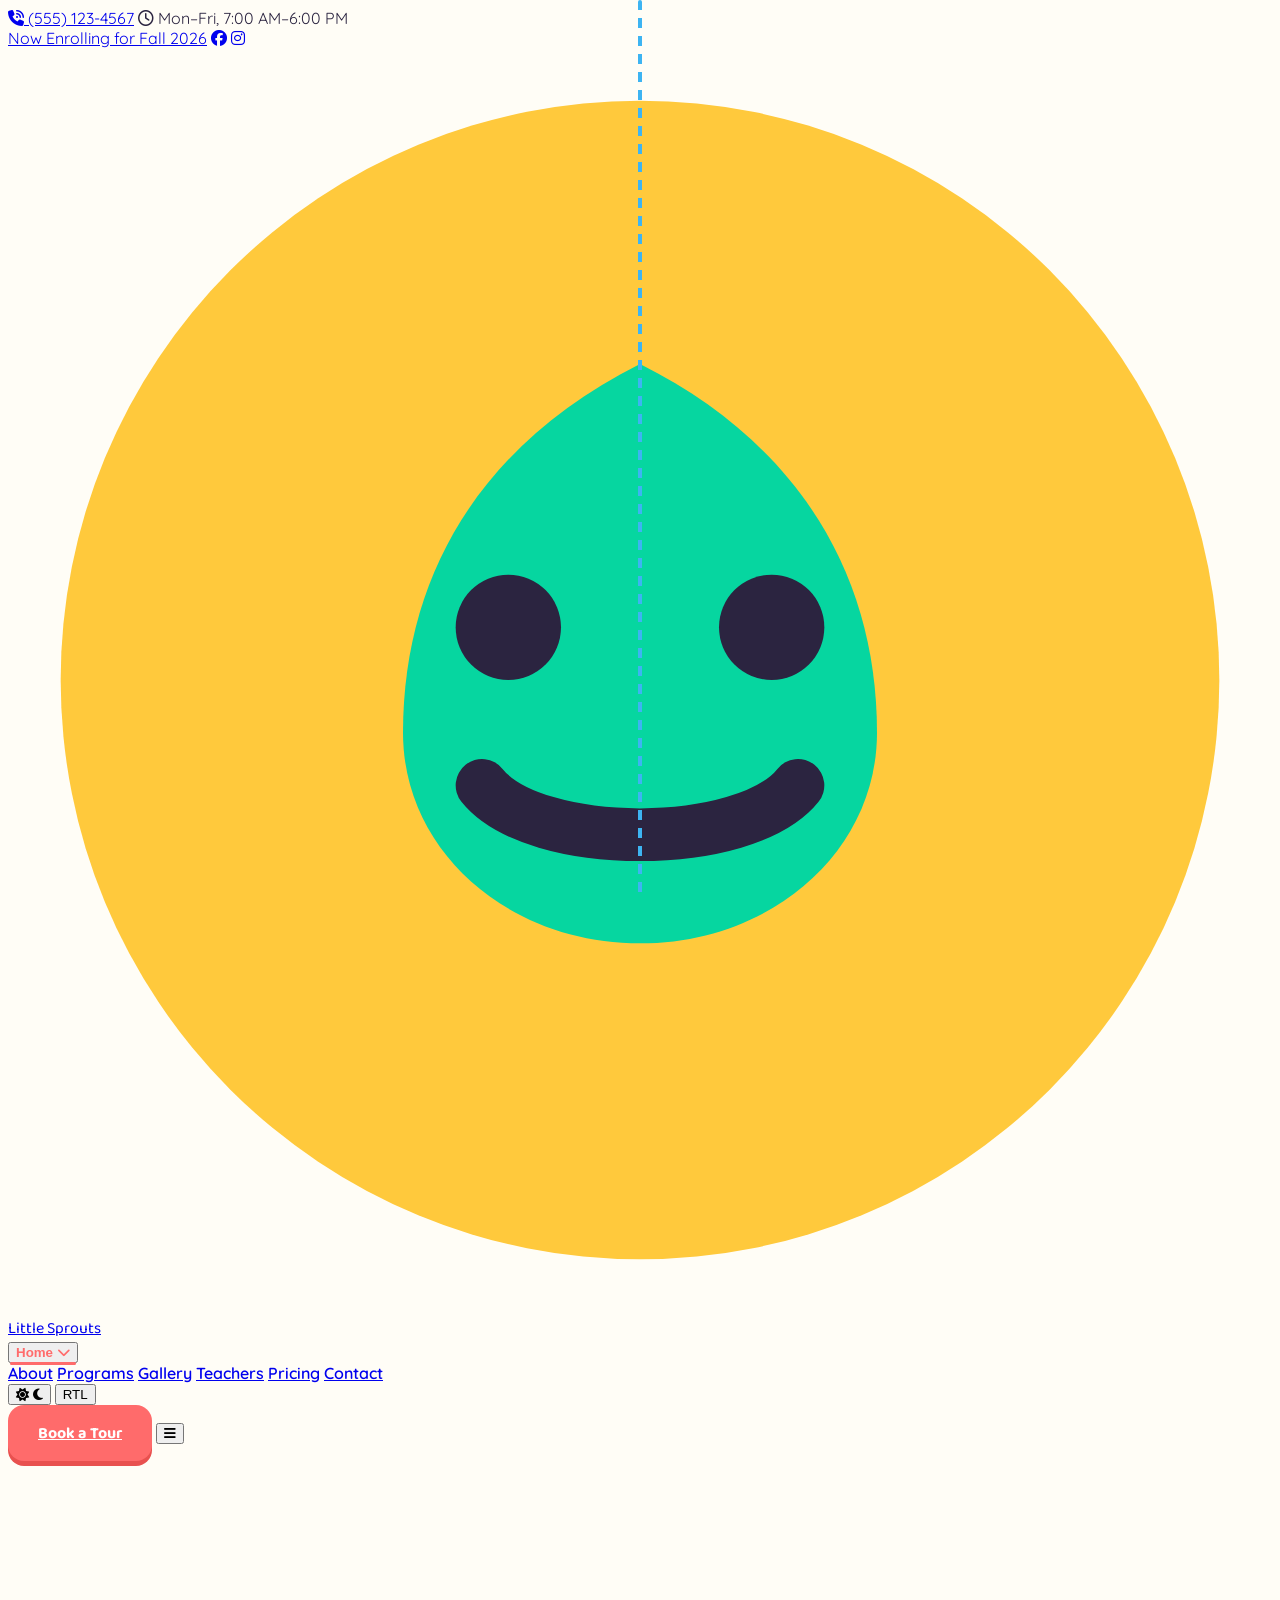
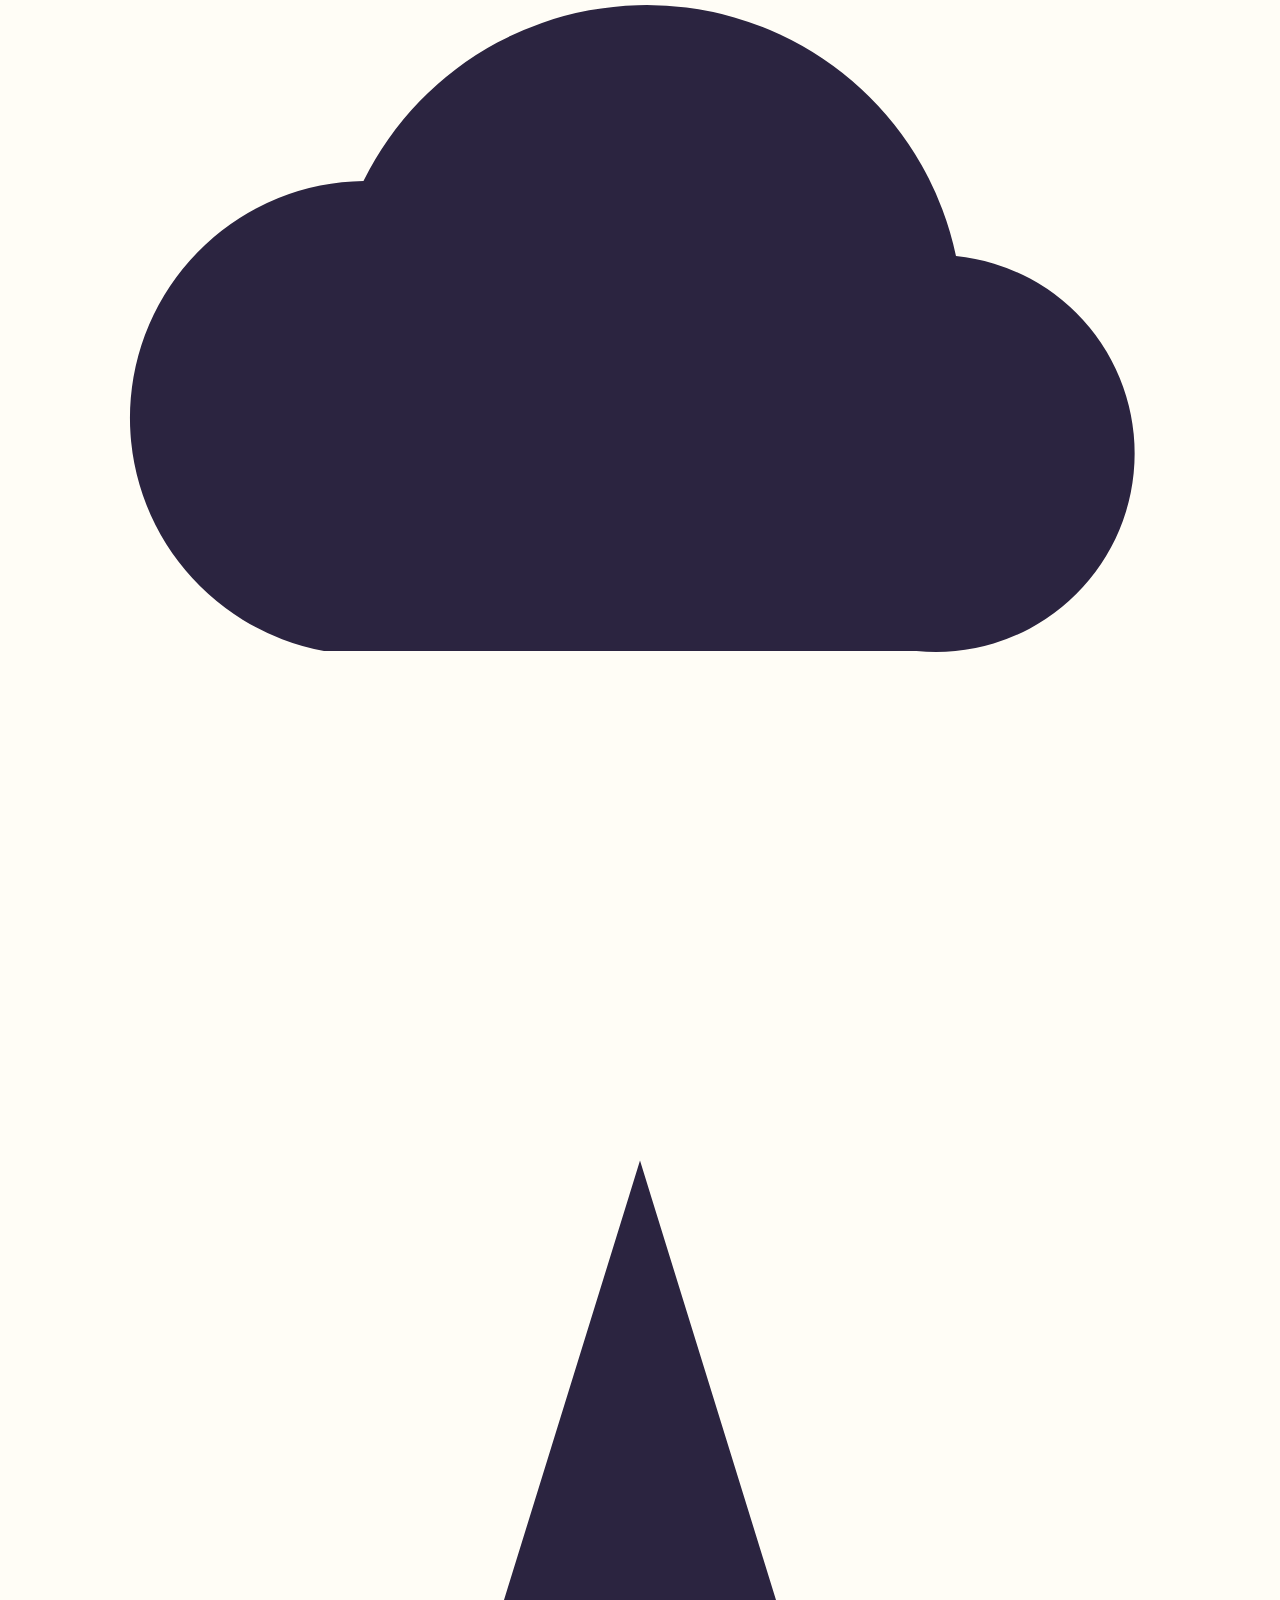
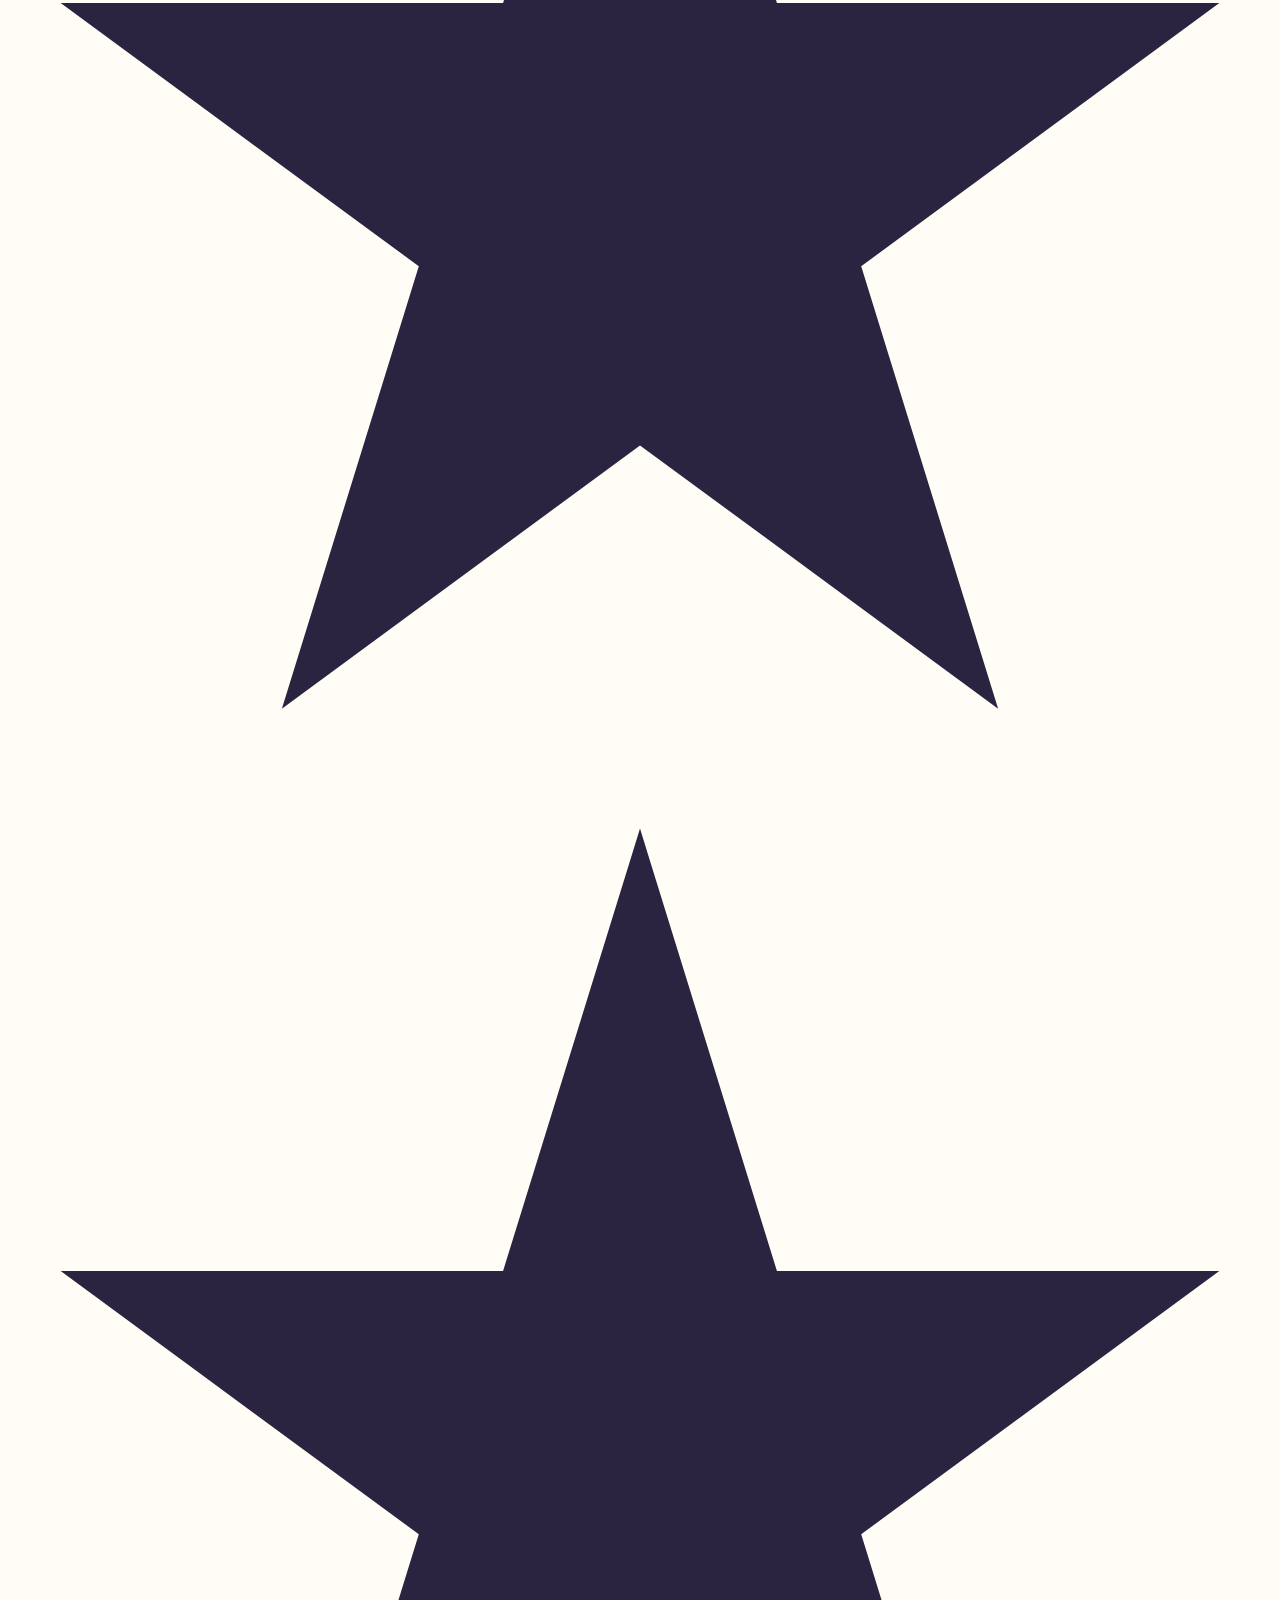
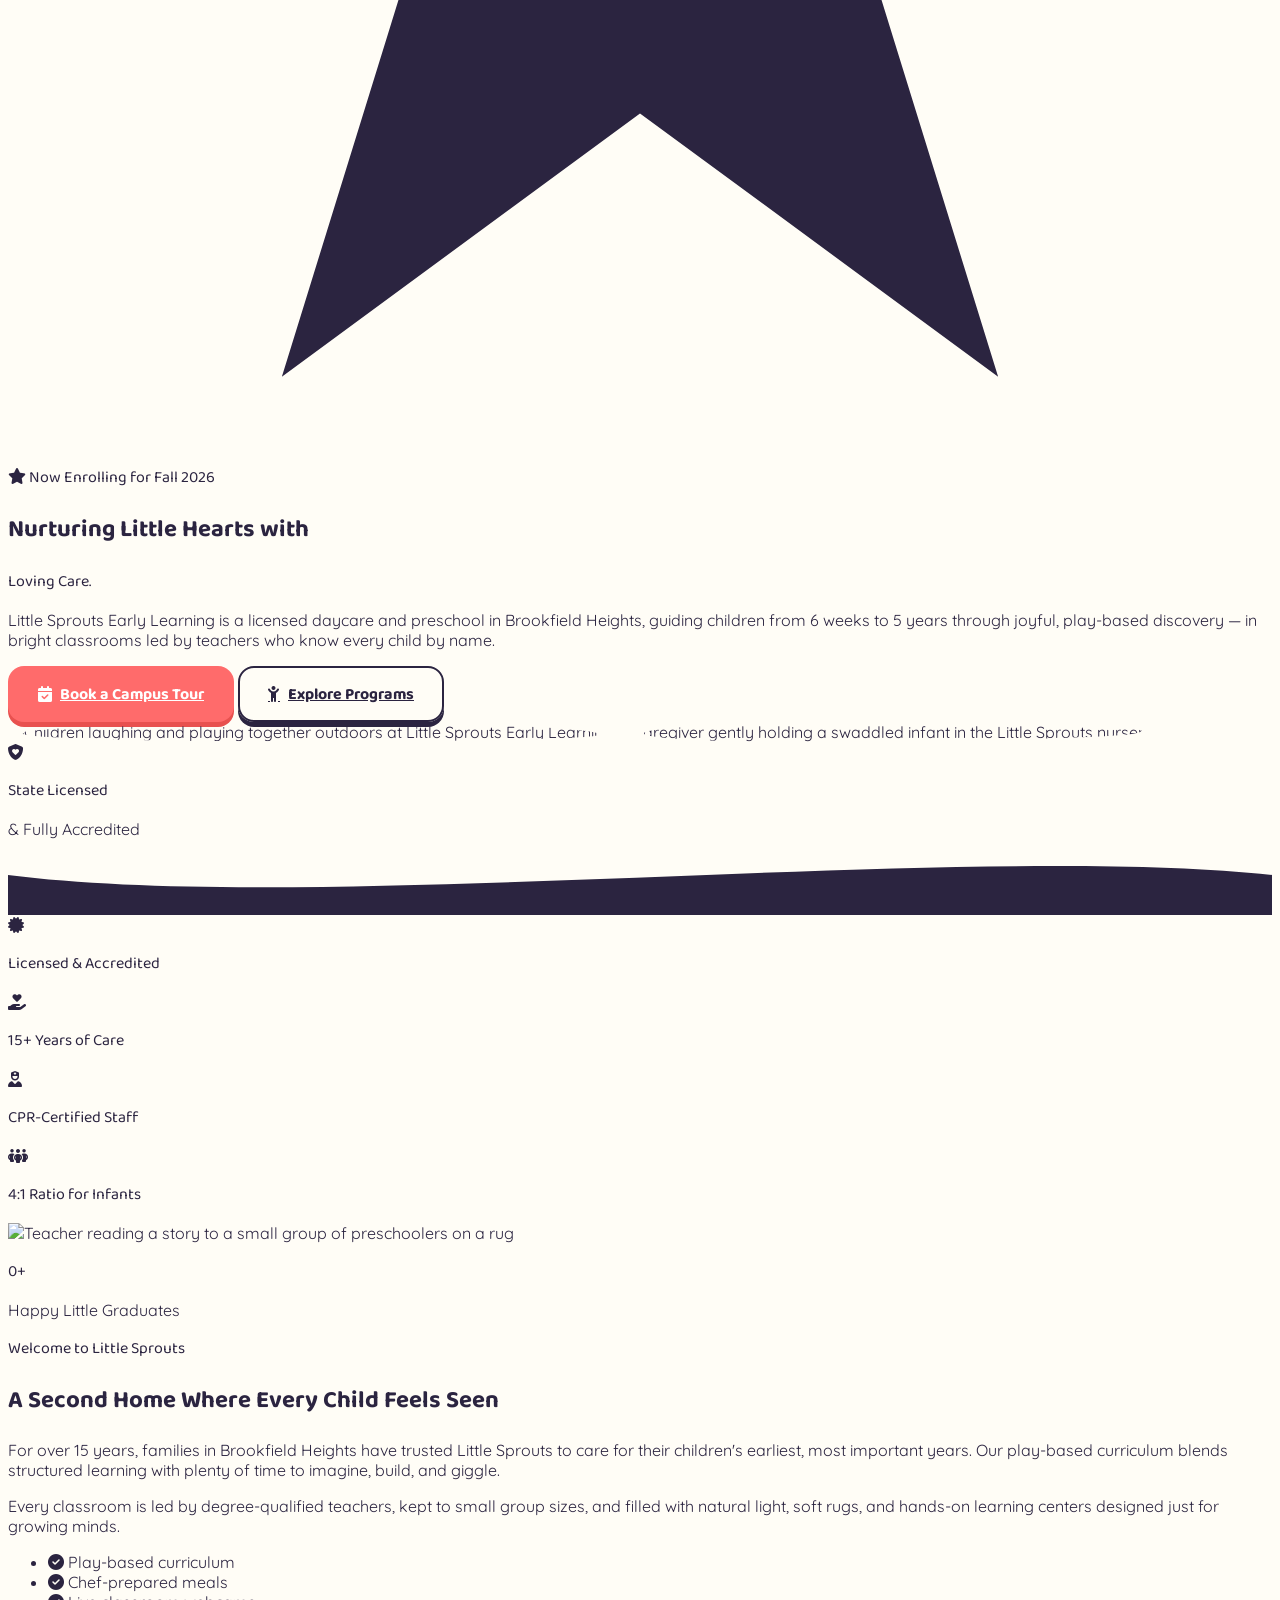
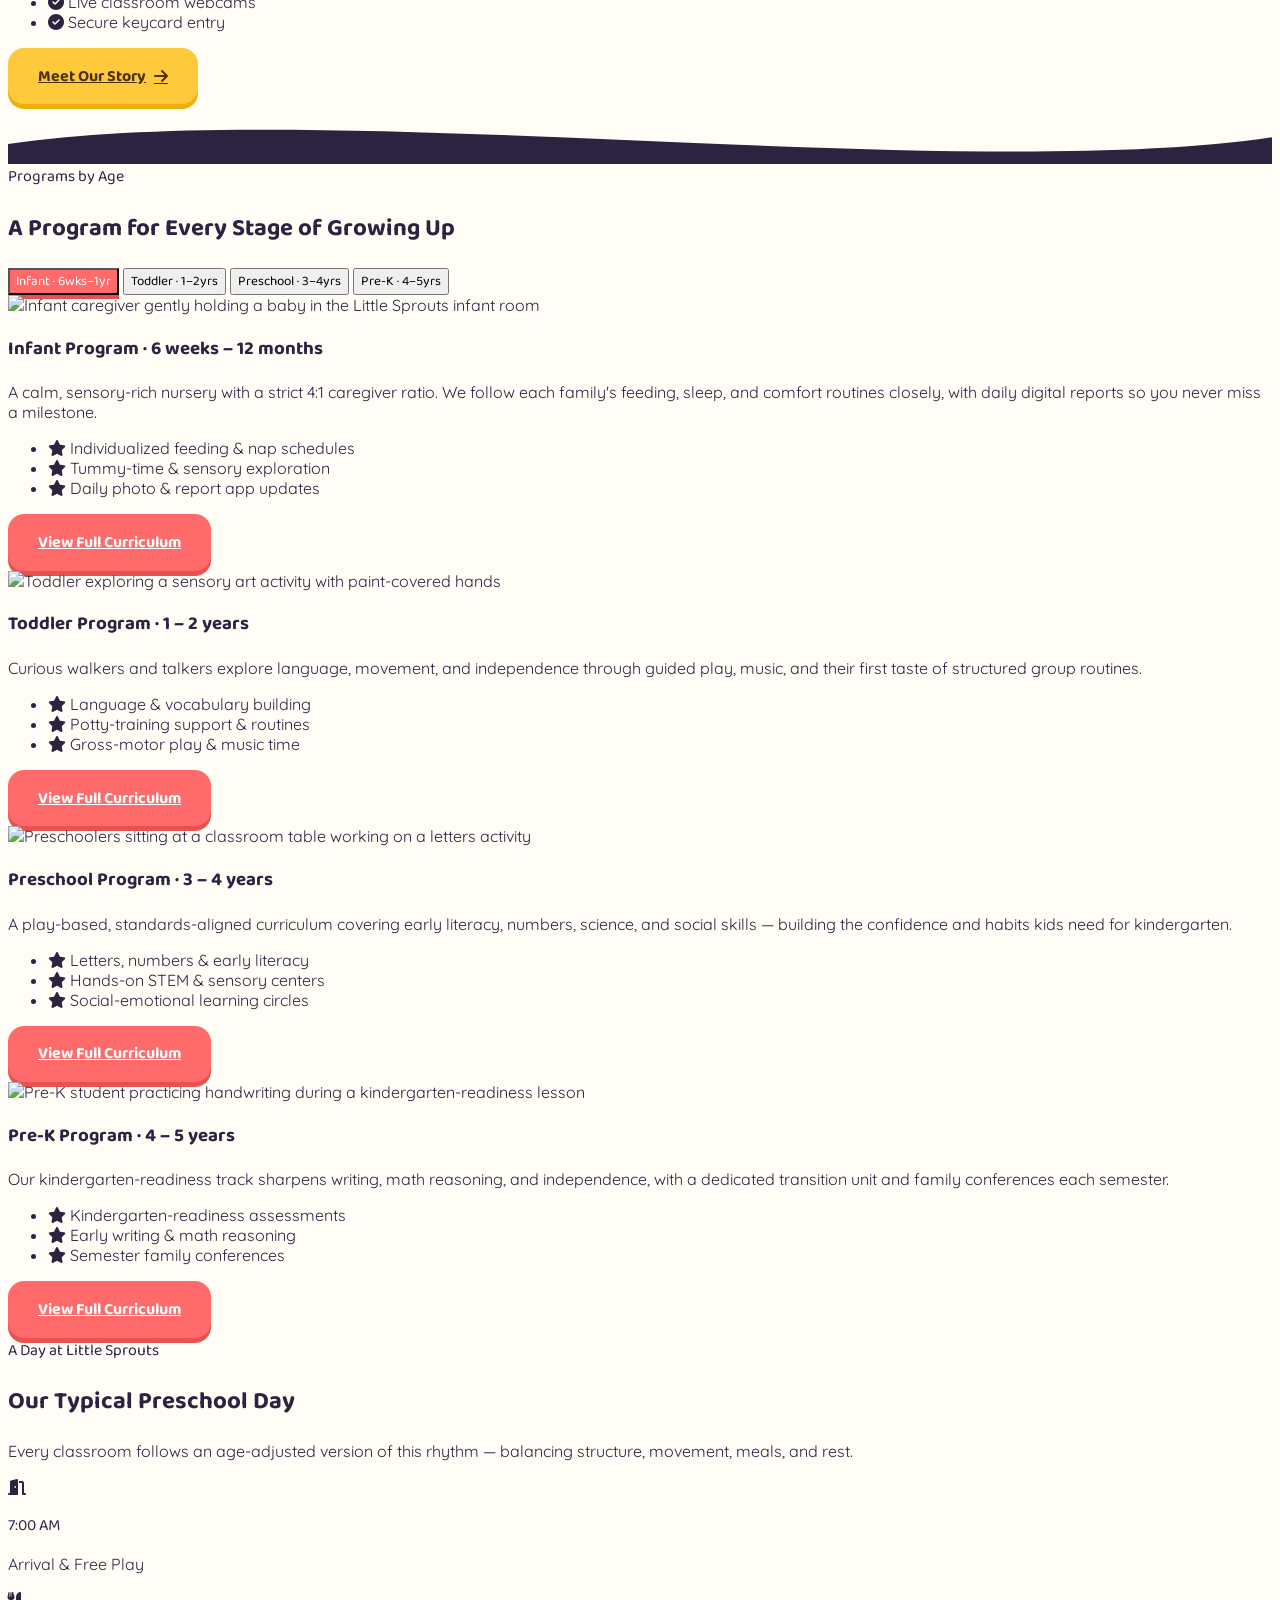
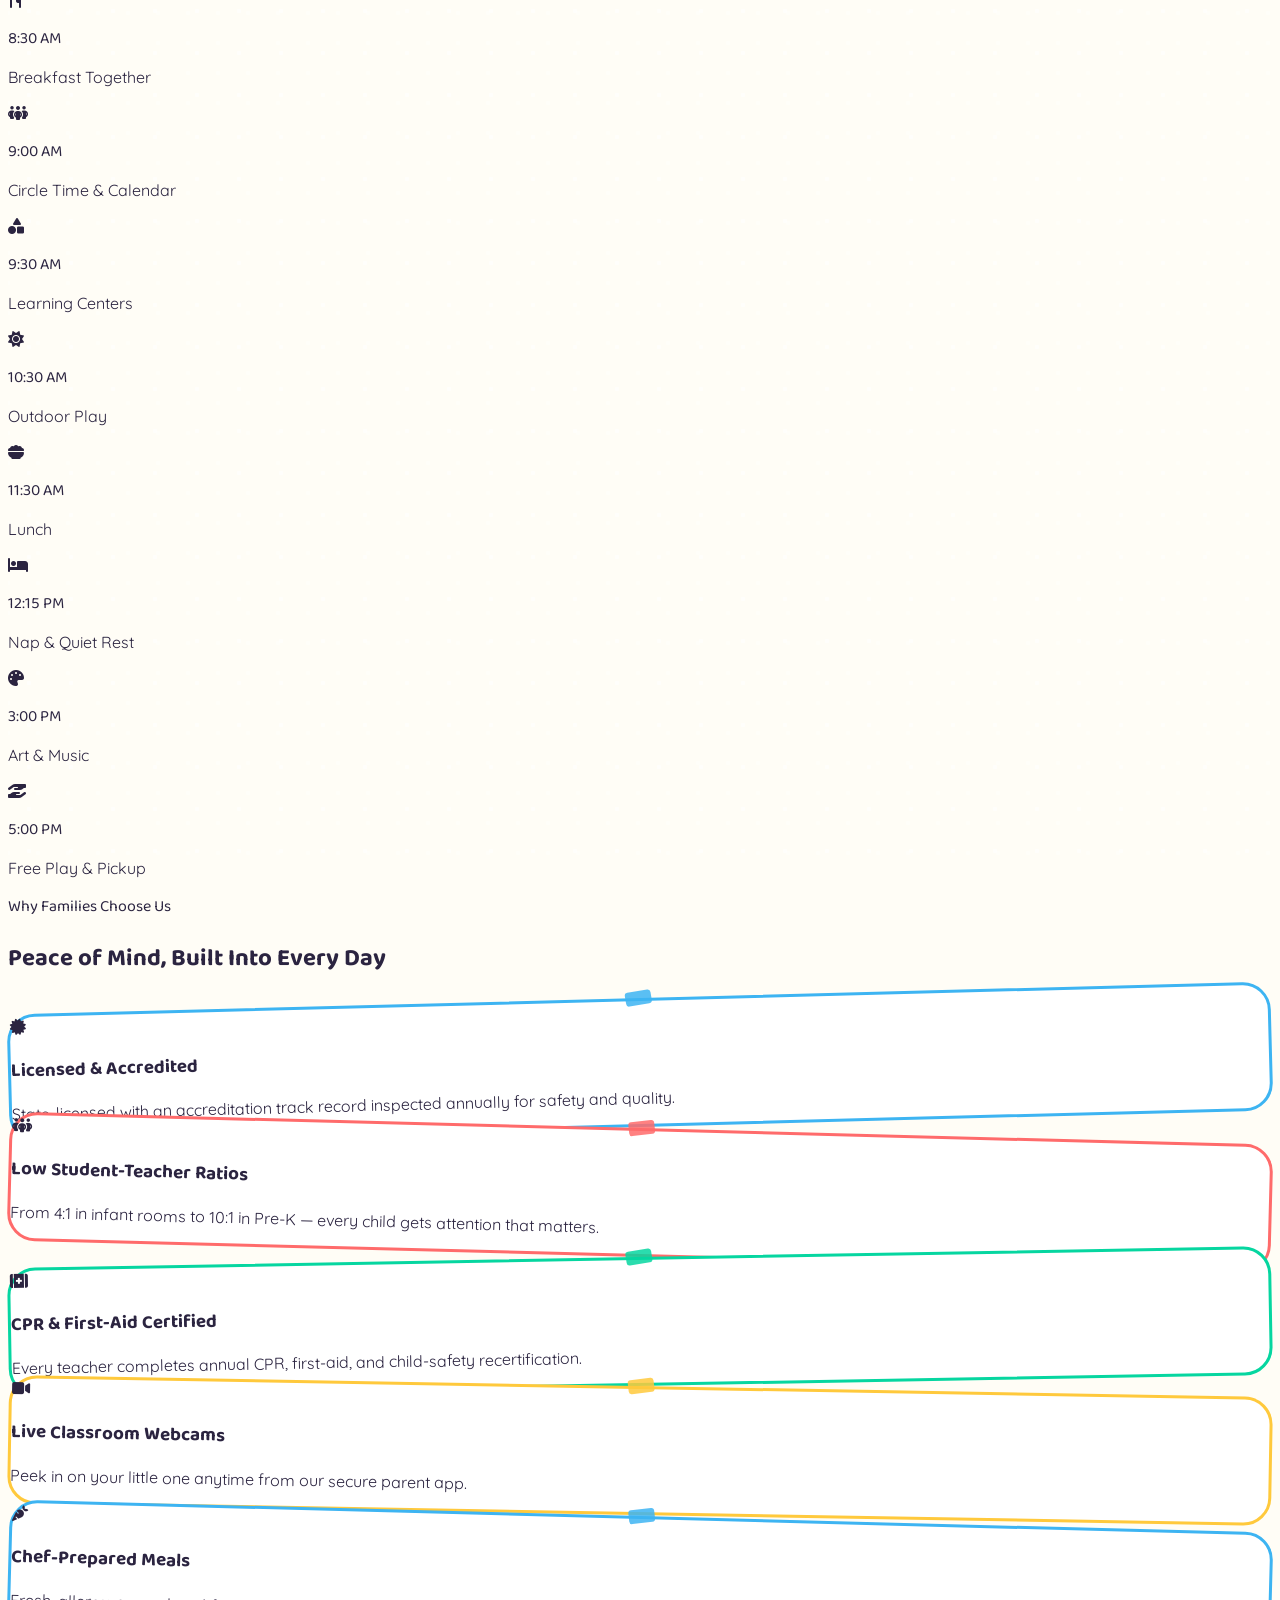
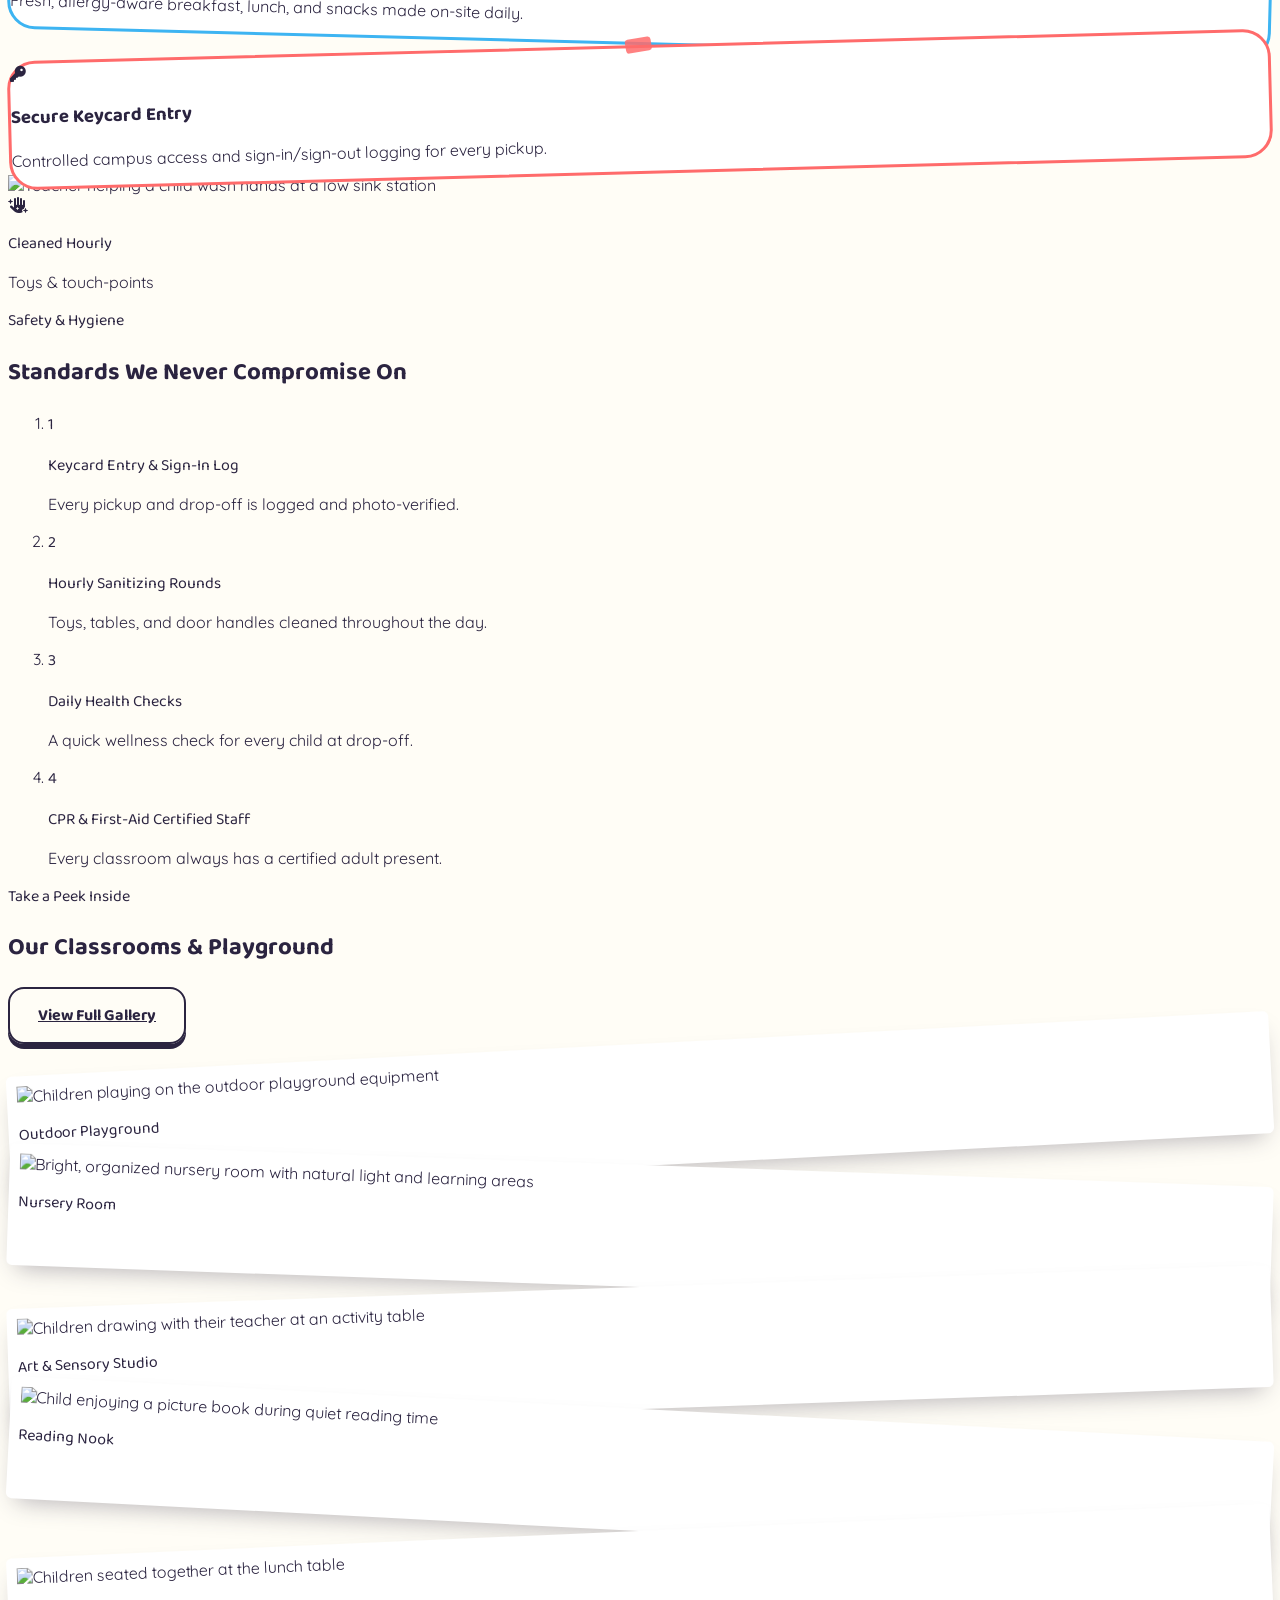
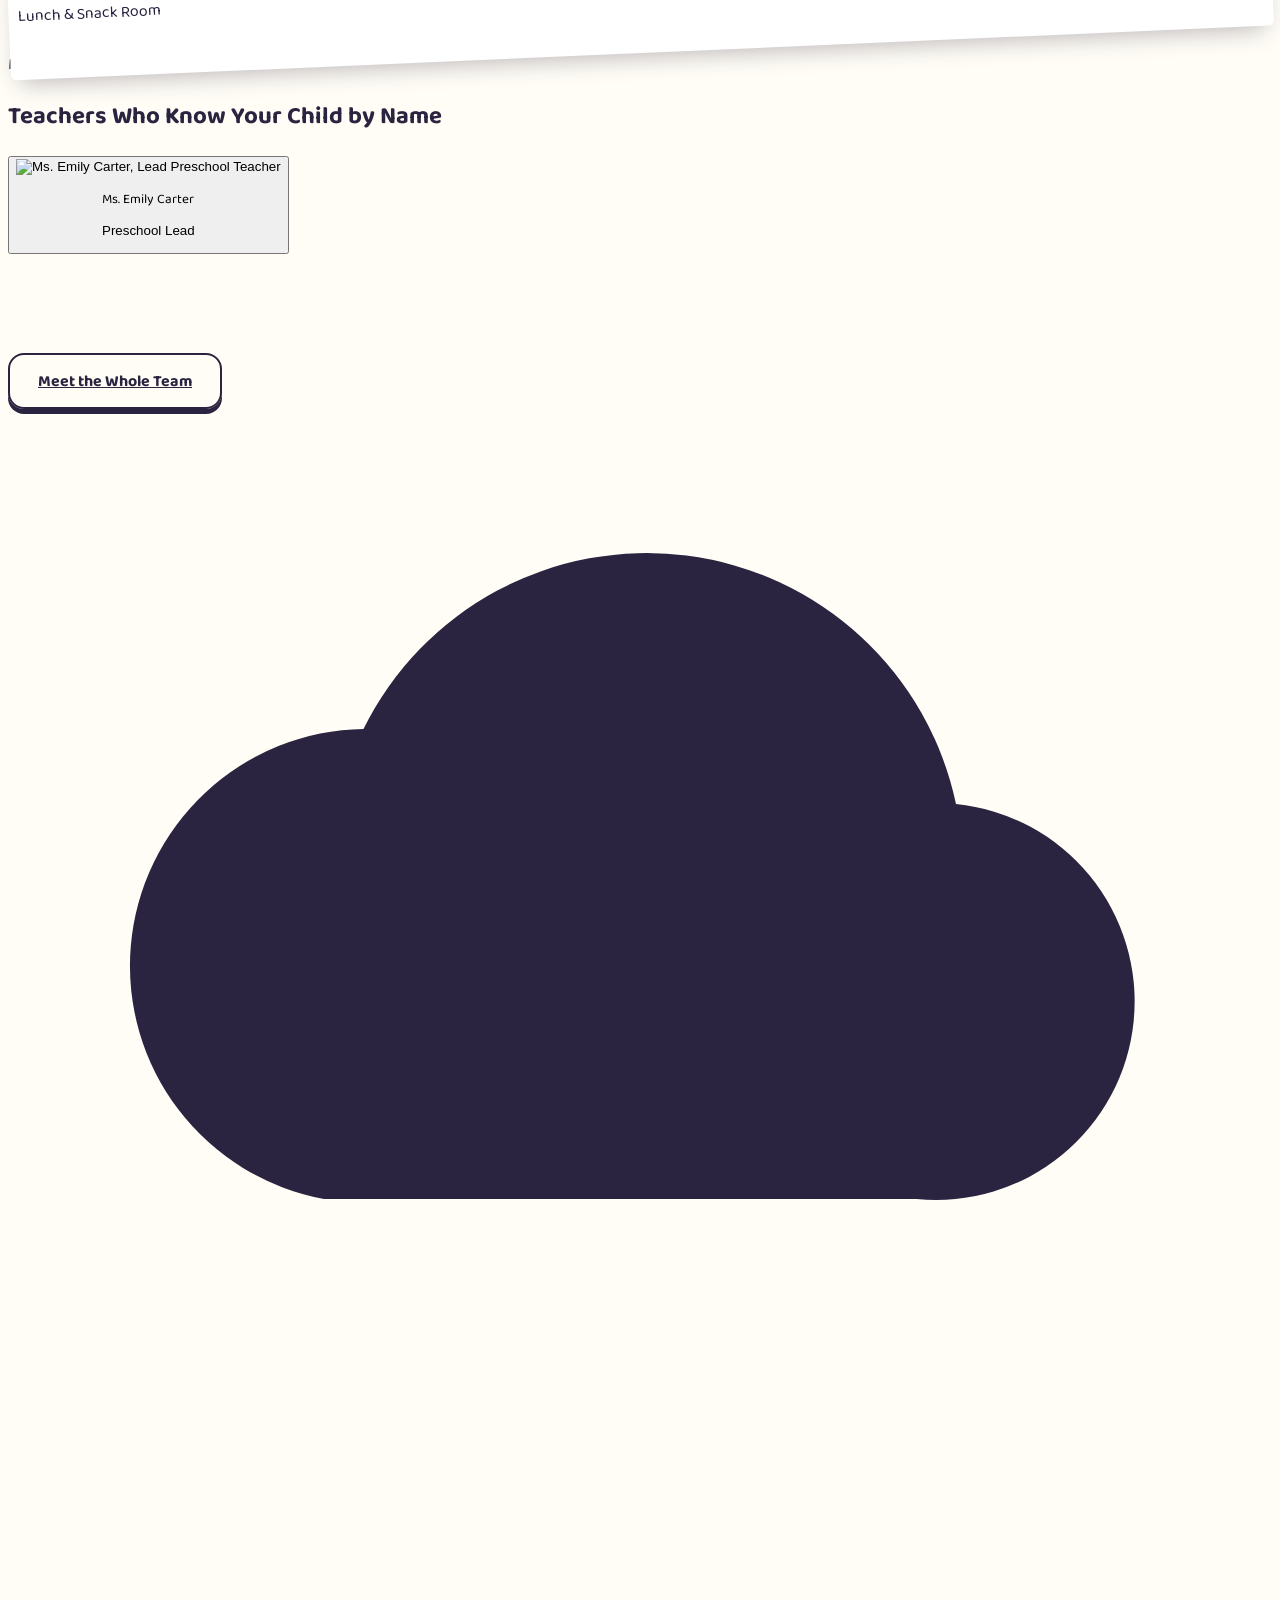
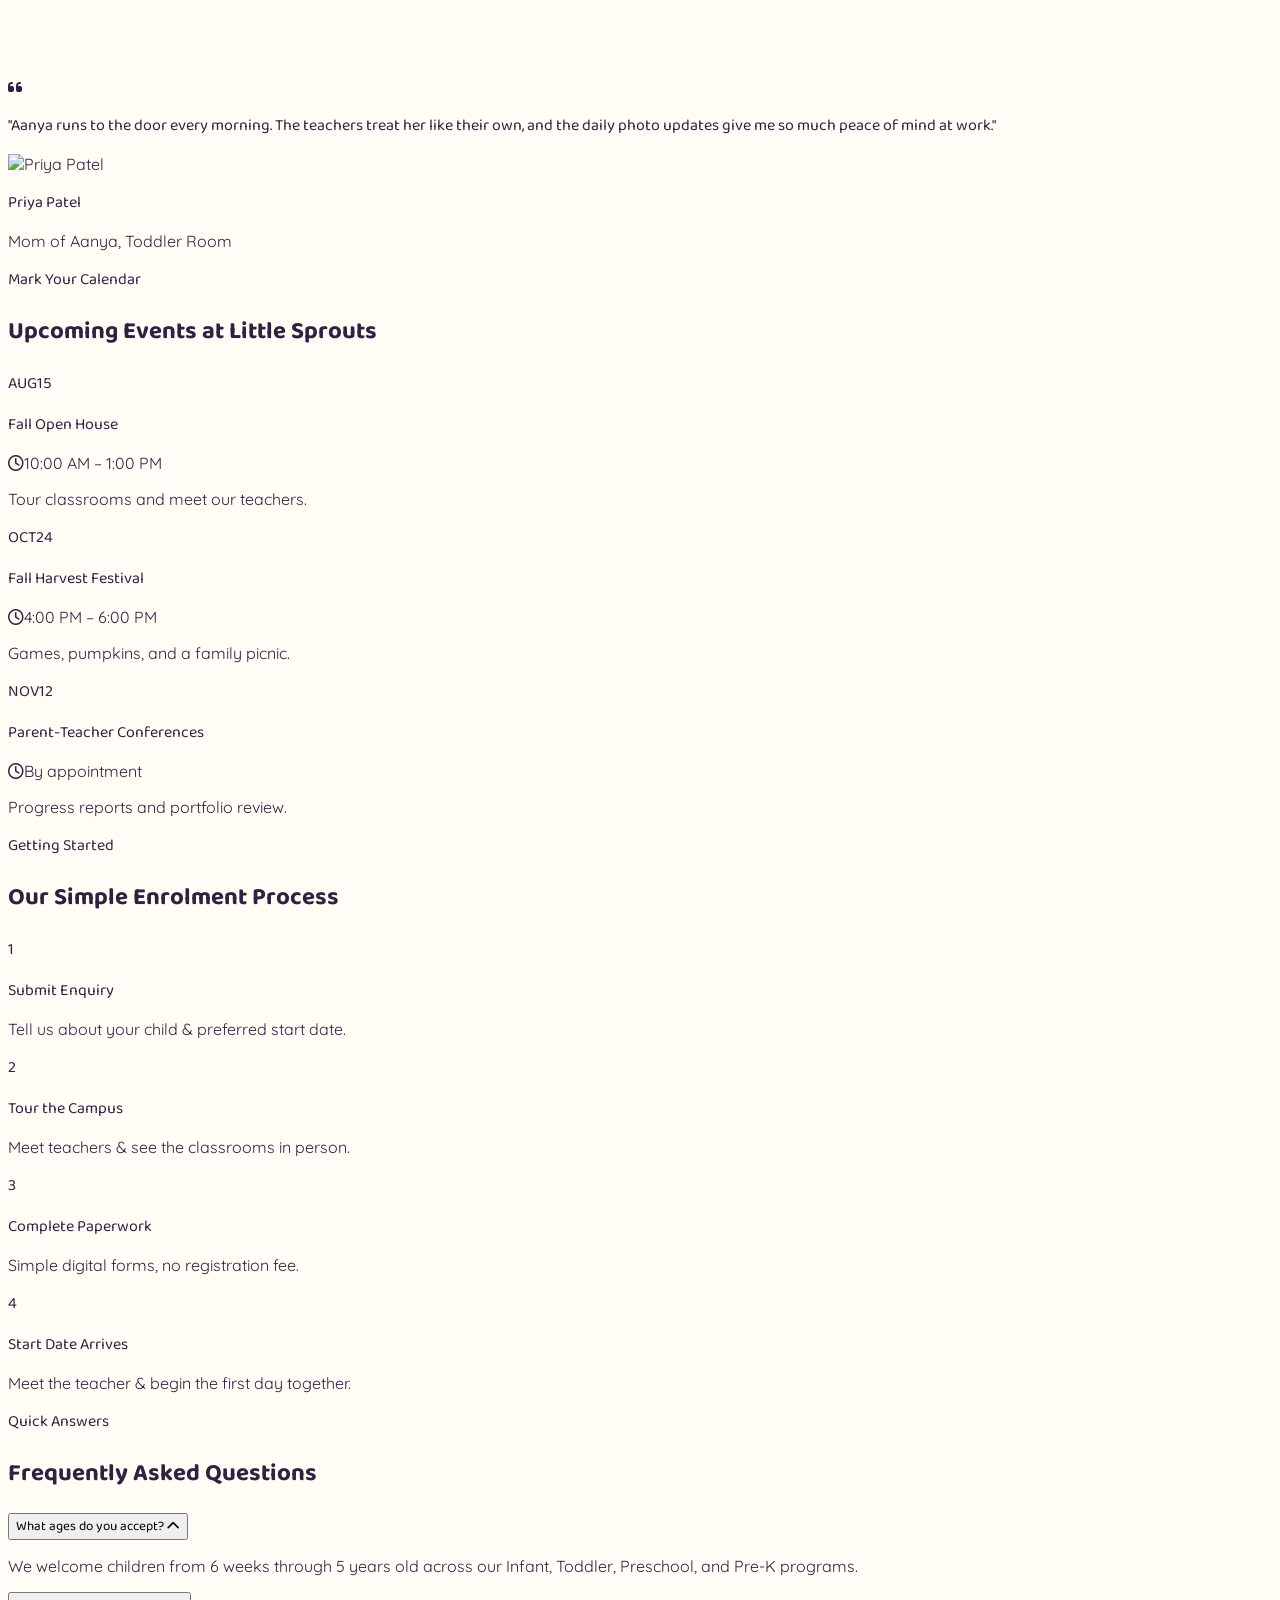
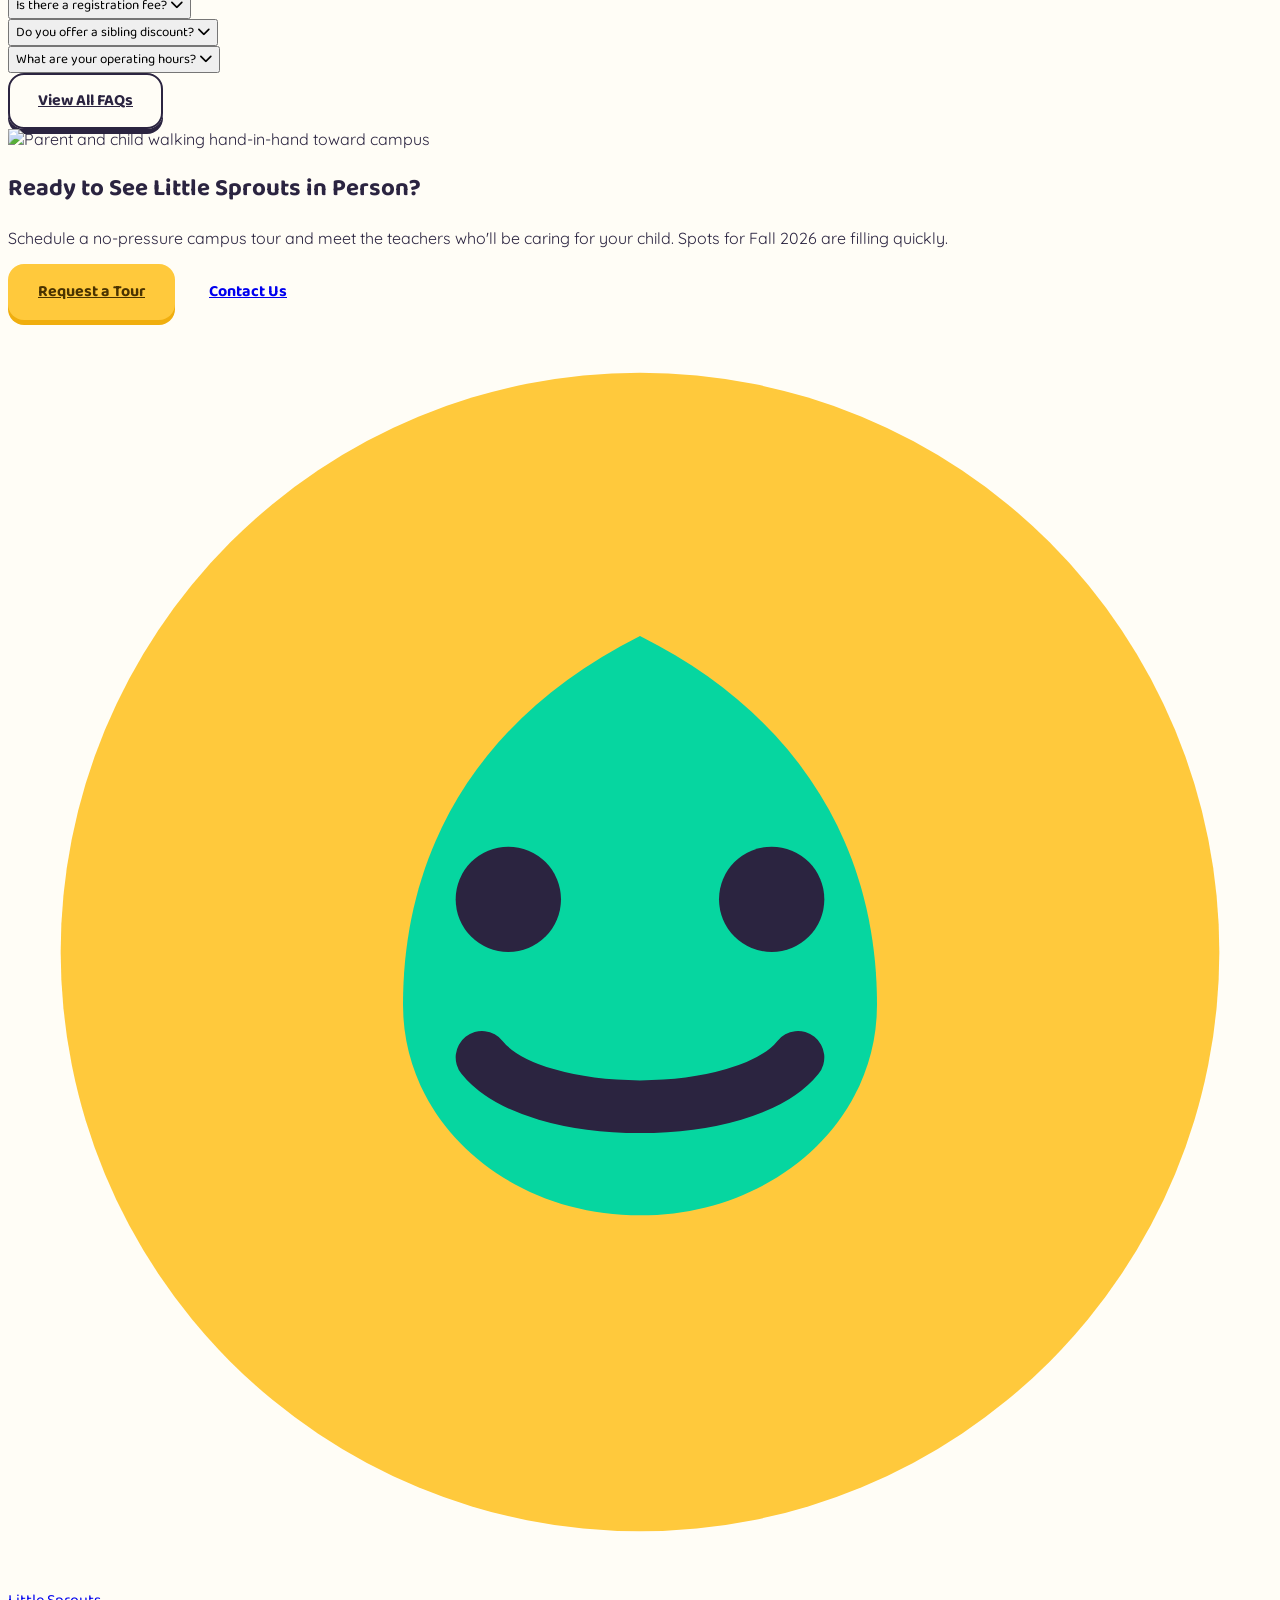
==== index.html @ 9326723e "ui changes" ====
<!DOCTYPE html>
<html lang="en" dir="ltr">
<head>
<meta charset="UTF-8">
<meta name="viewport" content="width=device-width, initial-scale=1.0">
<title>Little Sprouts Early Learning | Daycare & Preschool in Brookfield Heights</title>
<meta name="description" content="Little Sprouts Early Learning offers loving, play-based daycare and preschool programs for infants through Pre-K in Brookfield Heights. Book a campus tour today.">

<!-- Fonts -->
<link rel="preconnect" href="https://fonts.googleapis.com">
<link rel="preconnect" href="https://fonts.gstatic.com" crossorigin>
<link href="https://fonts.googleapis.com/css2?family=Baloo+2:wght@500;600;700;800&family=Quicksand:wght@400;500;600;700&display=swap" rel="stylesheet">

<!-- Icons -->
<link rel="stylesheet" href="https://cdnjs.cloudflare.com/ajax/libs/font-awesome/6.5.1/css/all.min.css" integrity="sha512-DTOQO9RWCH3ppGqcWaEA1BIZOC6xxalwEsw9c2QQeAIftl+Vegovlnee1c9QX4TctnWMn13TZye+giMm8e2LwA==" crossorigin="anonymous" referrerpolicy="no-referrer">

<!-- Swiper -->
<link rel="stylesheet" href="https://cdn.jsdelivr.net/npm/swiper@11/swiper-bundle.min.css">
<!-- GLightbox -->
<link rel="stylesheet" href="https://cdn.jsdelivr.net/npm/glightbox/dist/css/glightbox.min.css">

<!-- Tailwind CDN -->
<script src="https://cdn.tailwindcss.com"></script>
<script>
  tailwind.config = {
    darkMode: 'class',
    theme: {
      extend: {
        colors: {
          sunshine: { 50:'#FFFCF2',100:'#FFF6D9',200:'#FFEBAD',300:'#FFDE7A',400:'#FFD35C',500:'#FFC93C',600:'#F0AE0E',700:'#C98A05' },
          sky:      { 50:'#EFF9FF',100:'#DCF1FF',200:'#BEE8FE',300:'#8FD6FB',400:'#5FC5F7',500:'#3DB4F2',600:'#1E96D6',700:'#1678AE' },
          coral:    { 50:'#FFF1F1',100:'#FFE1E1',200:'#FFC7C7',300:'#FFA8A8',400:'#FF8A8A',500:'#FF6B6B',600:'#E8514F',700:'#C93E3C' },
          leaf:     { 50:'#E9FFF8',100:'#C9FCEC',200:'#98F5D9',300:'#5FEFC7',400:'#2FE3B4',500:'#06D6A0',600:'#04A87D',700:'#038864' },
          ink:      { DEFAULT:'#2B2440', 50:'#F5F3FA', 900:'#16121F' }
        },
        fontFamily: {
          display: ['Baloo 2', 'cursive'],
          body: ['Quicksand', 'sans-serif']
        }
      }
    }
  };
</script>

<link rel="stylesheet" href="assets/css/style.css">
</head>
<body class="font-body antialiased overflow-x-hidden">
<a href="#main-content" class="skip-link">Skip to main content</a>

<!-- Shared clip-path definitions for .blob-mask / .blob-mask-alt (objectBoundingBox scales with element size) -->
<svg width="0" height="0" style="position:absolute" aria-hidden="true">
  <defs>
    <clipPath id="blobClip1" clipPathUnits="objectBoundingBox">
      <path d="M0.977,0.612 C0.977,0.857 0.744,0.959 0.488,0.959 C0.209,0.959 0.023,0.796 0.023,0.551 C0.023,0.306 0.233,0.041 0.535,0.041 C0.837,0.041 0.977,0.367 0.977,0.612 Z"/>
    </clipPath>
    <clipPath id="blobClip2" clipPathUnits="objectBoundingBox">
      <path d="M0.625,0.023 C0.833,0.023 0.979,0.205 0.979,0.432 C0.979,0.682 0.875,0.773 0.708,0.886 C0.542,1.000 0.333,1.068 0.188,0.932 C0.042,0.795 0.021,0.545 0.083,0.341 C0.146,0.136 0.417,0.023 0.625,0.023 Z"/>
    </clipPath>
  </defs>
</svg>

<!-- ==========================================================================
     HEADER — two-level, centered-logo split navigation
     ========================================================================== -->
<header class="site-header fixed top-0 inset-x-0 z-50 bg-white/95 dark:bg-ink-900/95 backdrop-blur-md">
  <div class="utility-bar bg-ink text-white/90">
    <div class="max-w-7xl mx-auto px-4 sm:px-6 flex items-center justify-between py-2 text-xs sm:text-sm">
      <div class="flex items-center gap-4">
        <a href="tel:+15551234567" class="hover:text-sunshine-400 transition-colors"><i class="fa-solid fa-phone-volume" aria-hidden="true"></i> (555) 123-4567</a>
        <span class="hidden sm:inline-flex items-center gap-1"><i class="fa-regular fa-clock" aria-hidden="true"></i> Mon–Fri, 7:00 AM–6:00 PM</span>
      </div>
      <div class="flex items-center gap-3">
        <a href="admissions.html" class="hidden sm:inline hover:text-sunshine-400 transition-colors">Now Enrolling for Fall 2026</a>
        <span class="flex items-center gap-2.5" aria-label="Follow us on social media">
          <a href="#" class="hover:text-sunshine-400 transition-colors" aria-label="Facebook"><i class="fa-brands fa-facebook" aria-hidden="true"></i></a>
          <a href="#" class="hover:text-sunshine-400 transition-colors" aria-label="Instagram"><i class="fa-brands fa-instagram" aria-hidden="true"></i></a>
        </span>
      </div>
    </div>
  </div>

  <div class="max-w-7xl mx-auto px-4 sm:px-6 py-3">
    <div class="flex items-center justify-between gap-4">
      <!-- Logo (always left) -->
      <a href="index.html" class="flex items-center gap-2 shrink-0 ltr:order-2 ltr:ml-auto xl:ltr:order-none xl:ltr:ml-0" aria-label="Little Sprouts Early Learning — Home">
        <svg viewBox="0 0 48 48" class="w-9 h-9" aria-hidden="true">
          <circle cx="24" cy="24" r="22" fill="#FFC93C"/>
          <path d="M24 12c-6 3-9 8-9 14 0 4.5 4 8 9 8s9-3.5 9-8c0-6-3-11-9-14Z" fill="#06D6A0"/>
          <circle cx="19" cy="22" r="2" fill="#2B2440"/>
          <circle cx="29" cy="22" r="2" fill="#2B2440"/>
          <path d="M18 28c2 2.5 10 2.5 12 0" stroke="#2B2440" stroke-width="2" stroke-linecap="round" fill="none"/>
        </svg>
        <span class="font-display font-extrabold text-lg leading-tight text-ink dark:text-white">Little Sprouts</span>
      </a>

      <!-- Desktop nav -->
      <nav aria-label="Primary" class="hidden xl:flex flex-1 items-center justify-center gap-7">
        <div class="nav-dropdown" data-dropdown>
          <button type="button" class="nav-link text-ink dark:text-white inline-flex items-center gap-1.5" data-dropdown-trigger aria-haspopup="true" aria-expanded="false" aria-current="page">
            Home <i class="fa-solid fa-chevron-down text-xs nav-dropdown-chevron" aria-hidden="true"></i>
          </button>
          <div class="nav-dropdown-panel" data-dropdown-panel role="menu">
            <a href="index.html" role="menuitem" aria-current="page">Home 1</a>
            <a href="home-2.html" role="menuitem">Home 2</a>
          </div>
        </div>
        <a href="about.html" class="nav-link text-ink dark:text-white">About</a>
        <a href="programs.html" class="nav-link text-ink dark:text-white">Programs</a>
        <a href="gallery.html" class="nav-link text-ink dark:text-white">Gallery</a>
        <a href="teachers.html" class="nav-link text-ink dark:text-white">Teachers</a>
        <a href="pricing.html" class="nav-link text-ink dark:text-white">Pricing</a>
        <a href="contact.html" class="nav-link text-ink dark:text-white">Contact</a>
      </nav>

      <!-- Desktop controls -->
      <div class="hidden xl:flex items-center gap-1 pl-3 border-l-2 border-ink/10 dark:border-white/15">
        <button type="button" data-theme-toggle class="w-9 h-9 rounded-full grid place-items-center hover:bg-ink/5 dark:hover:bg-white/10 transition-colors text-ink dark:text-white" aria-label="Toggle dark mode">
          <i class="fa-solid fa-sun" data-icon="sun" aria-hidden="true"></i>
          <i class="fa-solid fa-moon hidden" data-icon="moon" aria-hidden="true"></i>
        </button>
        <button type="button" data-dir-toggle class="w-9 h-9 rounded-full grid place-items-center hover:bg-ink/5 dark:hover:bg-white/10 transition-colors text-ink dark:text-white text-xs font-bold" aria-label="Toggle text direction">
          <span data-dir-label>RTL</span>
        </button>
      </div>
      <a href="admissions.html" class="hidden xl:inline-flex btn-chunky btn-chunky-primary text-sm py-2.5 px-5">Book a Tour</a>

      <!-- Mobile hamburger -->
      <button type="button" data-menu-open class="xl:hidden ltr:order-1 w-11 h-11 grid place-items-center rounded-xl border-2 border-ink/10 dark:border-white/15 text-ink dark:text-white" aria-label="Open menu" aria-expanded="false" aria-controls="mobile-overlay">
        <i class="fa-solid fa-bars text-lg" aria-hidden="true"></i>
      </button>
    </div>
  </div>
</header>

<!-- Mobile full-screen overlay menu -->
<div id="mobile-overlay" aria-hidden="true">
  <div class="flex items-center justify-between px-5 py-4 border-b border-ink/10 dark:border-white/10">
    <span class="font-display font-extrabold text-lg text-ink dark:text-white">Menu</span>
    <button type="button" data-menu-close class="w-11 h-11 grid place-items-center rounded-xl border-2 border-ink/10 dark:border-white/15 text-ink dark:text-white" aria-label="Close menu">
      <i class="fa-solid fa-xmark text-lg" aria-hidden="true"></i>
    </button>
  </div>
  <nav aria-label="Mobile" class="flex flex-col items-end sm:items-center justify-center gap-1 px-6 py-8 text-right sm:text-center overflow-y-auto">
    <div class="menu-item flex flex-col items-end sm:items-center">
      <button type="button" class="nav-link text-2xl font-display font-bold py-3 text-ink dark:text-white inline-flex items-center gap-2" data-mobile-submenu-toggle aria-expanded="false" aria-controls="mobile-home-submenu" aria-current="page">
        Home <i class="fa-solid fa-chevron-down text-base transition-transform" aria-hidden="true"></i>
      </button>
      <div class="mobile-submenu-panel flex flex-col items-end sm:items-center" id="mobile-home-submenu">
        <a href="index.html" class="nav-link text-lg font-display font-semibold py-2 text-ink/80 dark:text-white/80" aria-current="page">Home 1</a>
        <a href="home-2.html" class="nav-link text-lg font-display font-semibold py-2 text-ink/80 dark:text-white/80">Home 2</a>
      </div>
    </div>
    <a href="about.html" class="menu-item nav-link text-2xl font-display font-bold py-3 text-ink dark:text-white" style="transition-delay:.03s">About</a>
    <a href="programs.html" class="menu-item nav-link text-2xl font-display font-bold py-3 text-ink dark:text-white" style="transition-delay:.06s">Programs</a>
    <a href="gallery.html" class="menu-item nav-link text-2xl font-display font-bold py-3 text-ink dark:text-white" style="transition-delay:.09s">Gallery</a>
    <a href="teachers.html" class="menu-item nav-link text-2xl font-display font-bold py-3 text-ink dark:text-white" style="transition-delay:.12s">Teachers</a>
    <a href="pricing.html" class="menu-item nav-link text-2xl font-display font-bold py-3 text-ink dark:text-white" style="transition-delay:.15s">Pricing</a>
    <a href="faq.html" class="menu-item nav-link text-2xl font-display font-bold py-3 text-ink dark:text-white" style="transition-delay:.18s">FAQ</a>
    <a href="contact.html" class="menu-item nav-link text-2xl font-display font-bold py-3 text-ink dark:text-white" style="transition-delay:.21s">Contact</a>
    <div class="menu-item flex items-center flex-nowrap gap-3 mt-4" style="transition-delay:.24s">
      <button type="button" data-theme-toggle class="w-11 h-11 shrink-0 rounded-full grid place-items-center border-2 border-ink/10 dark:border-white/20 text-ink dark:text-white" aria-label="Toggle dark mode">
        <i class="fa-solid fa-sun" data-icon="sun" aria-hidden="true"></i>
        <i class="fa-solid fa-moon hidden" data-icon="moon" aria-hidden="true"></i>
      </button>
      <button type="button" data-dir-toggle class="h-11 px-4 shrink-0 rounded-full inline-flex items-center gap-2 border-2 border-ink/10 dark:border-white/20 text-ink dark:text-white text-sm font-bold whitespace-nowrap" aria-label="Toggle text direction">
        <i class="fa-solid fa-arrow-right-arrow-left text-xs" aria-hidden="true"></i><span data-dir-label>RTL</span>
      </button>
    </div>
    <a href="admissions.html" class="menu-item btn-chunky btn-chunky-primary mt-5 w-full max-w-xs justify-center" style="transition-delay:.27s">Book a Tour</a>
  </nav>
</div>

<main id="main-content">

  <!-- ==========================================================================
       HERO — layered blob-mask composition with floating decorative shapes
       ========================================================================== -->
  <section class="relative pt-40 pb-24 md:pt-48 md:pb-32 bg-sunshine-50 dark:bg-ink-900 overflow-hidden">
    <!-- Floating decorative shapes -->
    <svg class="float-shape absolute top-36 left-[6%] w-14 h-14 text-sky-300 dark:text-sky-700/60 hidden sm:block" viewBox="0 0 64 64" aria-hidden="true"><path fill="currentColor" d="M16 40a12 12 0 0 1 2-23.8A16 16 0 0 1 48 20a10 10 0 0 1-2 20H16Z"/></svg>
    <svg class="float-shape delay-2 absolute bottom-16 left-[14%] w-9 h-9 text-coral-300 dark:text-coral-700/60 hidden sm:block" viewBox="0 0 24 24" aria-hidden="true"><path fill="currentColor" d="M12 .6 14.6 9H23l-6.8 5 2.6 8.4L12 17.4l-6.8 5L7.8 14 1 9h8.4Z"/></svg>
    <svg class="float-shape delay-1 absolute top-32 right-[8%] w-10 h-10 text-leaf-300 dark:text-leaf-700/60 hidden lg:block" viewBox="0 0 24 24" aria-hidden="true"><path fill="currentColor" d="M12 .6 14.6 9H23l-6.8 5 2.6 8.4L12 17.4l-6.8 5L7.8 14 1 9h8.4Z"/></svg>

    <div class="max-w-7xl mx-auto px-4 sm:px-6 grid lg:grid-cols-2 gap-14 items-center relative">
      <div>
        <span class="inline-flex items-center gap-2 bg-white dark:bg-ink-900/40 border-2 border-coral-200 dark:border-coral-700/40 text-coral-600 dark:text-coral-300 font-display font-bold text-sm px-4 py-1.5 rounded-full mb-6" data-reveal data-reveal-group="hero">
          <i class="fa-solid fa-star text-sunshine-500" aria-hidden="true"></i> Now Enrolling for Fall 2026
        </span>
        <h1 class="font-display text-4xl sm:text-5xl md:text-[3.4rem] font-extrabold leading-[1.08] text-ink dark:text-white mb-2" data-reveal data-reveal-group="hero">
          Nurturing Little Hearts with
        </h1>
        <div class="font-display text-4xl sm:text-5xl md:text-[3.4rem] font-extrabold leading-[1.08] mb-6" data-reveal data-reveal-group="hero">
          <span class="text-coral-500" id="typed-hero">Loving Care.</span>
        </div>
        <p class="text-lg text-ink/70 dark:text-white/70 max-w-xl mb-8" data-reveal data-reveal-group="hero">
          Little Sprouts Early Learning is a licensed daycare and preschool in Brookfield Heights, guiding children from 6 weeks to 5 years through joyful, play-based discovery — in bright classrooms led by teachers who know every child by name.
        </p>
        <div class="flex flex-wrap gap-4" data-reveal data-reveal-group="hero">
          <a href="admissions.html" class="btn-chunky btn-chunky-primary"><i class="fa-solid fa-calendar-check" aria-hidden="true"></i> Book a Campus Tour</a>
          <a href="programs.html" class="btn-chunky btn-chunky-outline"><i class="fa-solid fa-child-reaching" aria-hidden="true"></i> Explore Programs</a>
        </div>
      </div>

      <div class="relative mx-auto max-w-md lg:max-w-none" data-reveal data-reveal-group="hero-img">
        <img src="https://images.unsplash.com/photo-1503454537195-1dcabb73ffb9?auto=format&fit=crop&w=800&q=80"
             alt="Children laughing and playing together outdoors at Little Sprouts Early Learning"
             class="ph-img blob-mask w-full shadow-2xl" loading="eager" fetchpriority="high" width="430" height="490">
        <img src="https://images.unsplash.com/photo-1543342384-1f1350e27861?auto=format&fit=crop&w=420&q=80"
             alt="Caregiver gently holding a swaddled infant in the Little Sprouts nursery"
             class="ph-img blob-mask-alt absolute -bottom-10 -left-10 w-40 sm:w-48 border-[6px] border-[var(--cream)] dark:border-ink-900 shadow-xl hidden sm:block"
             loading="eager" width="480" height="440">
        <div class="absolute -top-6 -right-4 sm:right-2 bg-white dark:bg-[#1B2138] rounded-2xl shadow-xl px-4 py-3 flex items-center gap-3 border-2 border-sunshine-300">
          <div class="w-10 h-10 rounded-full bg-leaf-100 dark:bg-leaf-500/20 grid place-items-center text-leaf-600 dark:text-leaf-400"><i class="fa-solid fa-shield-heart" aria-hidden="true"></i></div>
          <div class="text-sm leading-tight">
            <p class="font-display font-bold text-ink dark:text-white">State Licensed</p>
            <p class="text-ink/60 dark:text-white/60">&amp; Fully Accredited</p>
          </div>
        </div>
      </div>
    </div>

    <svg class="wave-divider absolute -bottom-px inset-x-0 text-[var(--cream)] dark:text-ink-900" viewBox="0 0 1200 90" preserveAspectRatio="none" aria-hidden="true"><path d="M0,30 C300,90 900,-20 1200,30 L1200,90 L0,90 Z"/></svg>
  </section>

  <!-- ==========================================================================
       TRUST BADGES STRIP
       ========================================================================== -->
  <section class="bg-[var(--cream)] dark:bg-ink-900 py-12">
    <div class="max-w-7xl mx-auto px-4 sm:px-6 grid grid-cols-2 md:grid-cols-4 gap-6" data-reveal data-reveal-group="trust">
      <div class="flex flex-col items-center text-center gap-2">
        <div class="w-14 h-14 rounded-2xl bg-sky-100 dark:bg-sky-500/15 grid place-items-center text-sky-600 dark:text-sky-300 text-xl"><i class="fa-solid fa-certificate" aria-hidden="true"></i></div>
        <p class="font-display font-bold text-ink dark:text-white text-sm">Licensed &amp; Accredited</p>
      </div>
      <div class="flex flex-col items-center text-center gap-2">
        <div class="w-14 h-14 rounded-2xl bg-coral-100 dark:bg-coral-500/15 grid place-items-center text-coral-600 dark:text-coral-300 text-xl"><i class="fa-solid fa-hand-holding-heart" aria-hidden="true"></i></div>
        <p class="font-display font-bold text-ink dark:text-white text-sm">15+ Years of Care</p>
      </div>
      <div class="flex flex-col items-center text-center gap-2">
        <div class="w-14 h-14 rounded-2xl bg-leaf-100 dark:bg-leaf-500/15 grid place-items-center text-leaf-600 dark:text-leaf-300 text-xl"><i class="fa-solid fa-user-nurse" aria-hidden="true"></i></div>
        <p class="font-display font-bold text-ink dark:text-white text-sm">CPR-Certified Staff</p>
      </div>
      <div class="flex flex-col items-center text-center gap-2">
        <div class="w-14 h-14 rounded-2xl bg-sunshine-100 dark:bg-sunshine-500/15 grid place-items-center text-sunshine-600 dark:text-sunshine-300 text-xl"><i class="fa-solid fa-people-group" aria-hidden="true"></i></div>
        <p class="font-display font-bold text-ink dark:text-white text-sm">4:1 Ratio for Infants</p>
      </div>
    </div>
  </section>

  <!-- ==========================================================================
       WELCOME SNAPSHOT — split image + text
       ========================================================================== -->
  <section class="relative bg-sky-50 dark:bg-[#0F1830] py-20">
    <div class="max-w-7xl mx-auto px-4 sm:px-6 grid lg:grid-cols-2 gap-12 items-center">
      <div class="relative order-2 lg:order-1" data-reveal data-reveal-group="welcome-img">
        <img src="https://images.unsplash.com/photo-1516627145497-ae6968895b74?auto=format&fit=crop&w=760&q=80"
             alt="Teacher reading a story to a small group of preschoolers on a rug"
             class="ph-img rounded-[2.5rem] w-full h-[420px] object-cover shadow-xl" loading="lazy" width="760" height="420">
        <div class="absolute -bottom-6 -right-6 bg-coral-500 text-white rounded-2xl px-5 py-4 shadow-xl hidden sm:block">
          <p class="font-display text-3xl font-extrabold leading-none"><span data-reveal-number="320">0</span>+</p>
          <p class="text-xs font-semibold opacity-90 mt-1">Happy Little Graduates</p>
        </div>
      </div>
      <div class="order-1 lg:order-2" data-reveal data-reveal-group="welcome-text">
        <span class="font-display font-bold text-sky-600 dark:text-sky-300 text-sm tracking-wide uppercase">Welcome to Little Sprouts</span>
        <h2 class="font-display text-3xl sm:text-4xl font-extrabold text-ink dark:text-white mt-2 mb-5">A Second Home Where Every Child Feels Seen</h2>
        <p class="text-ink/70 dark:text-white/70 mb-4">For over 15 years, families in Brookfield Heights have trusted Little Sprouts to care for their children's earliest, most important years. Our play-based curriculum blends structured learning with plenty of time to imagine, build, and giggle.</p>
        <p class="text-ink/70 dark:text-white/70 mb-6">Every classroom is led by degree-qualified teachers, kept to small group sizes, and filled with natural light, soft rugs, and hands-on learning centers designed just for growing minds.</p>
        <ul class="grid sm:grid-cols-2 gap-3 mb-8">
          <li class="flex items-center gap-2 text-ink dark:text-white font-semibold"><i class="fa-solid fa-circle-check text-leaf-500" aria-hidden="true"></i> Play-based curriculum</li>
          <li class="flex items-center gap-2 text-ink dark:text-white font-semibold"><i class="fa-solid fa-circle-check text-leaf-500" aria-hidden="true"></i> Chef-prepared meals</li>
          <li class="flex items-center gap-2 text-ink dark:text-white font-semibold"><i class="fa-solid fa-circle-check text-leaf-500" aria-hidden="true"></i> Live classroom webcams</li>
          <li class="flex items-center gap-2 text-ink dark:text-white font-semibold"><i class="fa-solid fa-circle-check text-leaf-500" aria-hidden="true"></i> Secure keycard entry</li>
        </ul>
        <a href="about.html" class="btn-chunky btn-chunky-sun">Meet Our Story <i class="fa-solid fa-arrow-right" aria-hidden="true"></i></a>
      </div>
    </div>
    <svg class="wave-divider absolute -bottom-px inset-x-0 text-[var(--cream)] dark:text-ink-900" viewBox="0 0 1200 90" preserveAspectRatio="none" aria-hidden="true"><path d="M0,60 C300,-10 900,120 1200,50 L1200,90 L0,90 Z"/></svg>
  </section>

  <!-- ==========================================================================
       AGE-GROUP PROGRAMS — tabbed sticker cards
       ========================================================================== -->
  <section class="bg-[var(--cream)] dark:bg-ink-900 py-20">
    <div class="max-w-7xl mx-auto px-4 sm:px-6">
      <div class="text-center max-w-2xl mx-auto mb-12" data-reveal data-reveal-group="programs-head">
        <span class="font-display font-bold text-coral-500 text-sm tracking-wide uppercase">Programs by Age</span>
        <h2 class="font-display text-3xl sm:text-4xl font-extrabold text-ink dark:text-white mt-2">A Program for Every Stage of Growing Up</h2>
      </div>

      <div data-tabs>
        <div class="flex flex-wrap justify-center gap-3 mb-10" role="tablist" aria-label="Age group programs">
          <button type="button" class="tab-btn font-display font-bold text-sm sm:text-base px-5 py-2.5 rounded-xl border-2 border-ink/10 dark:border-white/15 text-ink dark:text-white transition-colors" data-tab="infant" role="tab">Infant · 6wks–1yr</button>
          <button type="button" class="tab-btn font-display font-bold text-sm sm:text-base px-5 py-2.5 rounded-xl border-2 border-ink/10 dark:border-white/15 text-ink dark:text-white transition-colors" data-tab="toddler" role="tab">Toddler · 1–2yrs</button>
          <button type="button" class="tab-btn font-display font-bold text-sm sm:text-base px-5 py-2.5 rounded-xl border-2 border-ink/10 dark:border-white/15 text-ink dark:text-white transition-colors" data-tab="preschool" role="tab">Preschool · 3–4yrs</button>
          <button type="button" class="tab-btn font-display font-bold text-sm sm:text-base px-5 py-2.5 rounded-xl border-2 border-ink/10 dark:border-white/15 text-ink dark:text-white transition-colors" data-tab="prek" role="tab">Pre-K · 4–5yrs</button>
        </div>

        <div class="tab-panel grid md:grid-cols-2 gap-10 items-center" data-panel="infant" role="tabpanel">
          <img src="https://images.unsplash.com/photo-1560307815-52379f7efa8a?auto=format&fit=crop&w=700&q=80" alt="Infant caregiver gently holding a baby in the Little Sprouts infant room" class="ph-img rounded-[2rem] w-full h-80 object-cover shadow-lg" loading="lazy" width="700" height="320">
          <div>
            <h3 class="font-display text-2xl font-extrabold text-ink dark:text-white mb-3">Infant Program <span class="text-coral-500">· 6 weeks – 12 months</span></h3>
            <p class="text-ink/70 dark:text-white/70 mb-4">A calm, sensory-rich nursery with a strict 4:1 caregiver ratio. We follow each family's feeding, sleep, and comfort routines closely, with daily digital reports so you never miss a milestone.</p>
            <ul class="space-y-2 mb-6">
              <li class="flex items-start gap-2 text-ink dark:text-white"><i class="fa-solid fa-star text-sunshine-500 mt-1" aria-hidden="true"></i> Individualized feeding &amp; nap schedules</li>
              <li class="flex items-start gap-2 text-ink dark:text-white"><i class="fa-solid fa-star text-sunshine-500 mt-1" aria-hidden="true"></i> Tummy-time &amp; sensory exploration</li>
              <li class="flex items-start gap-2 text-ink dark:text-white"><i class="fa-solid fa-star text-sunshine-500 mt-1" aria-hidden="true"></i> Daily photo &amp; report app updates</li>
            </ul>
            <a href="programs.html#infant" class="btn-chunky btn-chunky-primary">View Full Curriculum</a>
          </div>
        </div>

        <div class="tab-panel hidden grid md:grid-cols-2 gap-10 items-center" data-panel="toddler" role="tabpanel">
          <img src="https://images.unsplash.com/photo-1558576997-a29a7b11a56c?auto=format&fit=crop&w=700&q=80" alt="Toddler exploring a sensory art activity with paint-covered hands" class="ph-img rounded-[2rem] w-full h-80 object-cover shadow-lg" loading="lazy" width="700" height="320">
          <div>
            <h3 class="font-display text-2xl font-extrabold text-ink dark:text-white mb-3">Toddler Program <span class="text-sky-500">· 1 – 2 years</span></h3>
            <p class="text-ink/70 dark:text-white/70 mb-4">Curious walkers and talkers explore language, movement, and independence through guided play, music, and their first taste of structured group routines.</p>
            <ul class="space-y-2 mb-6">
              <li class="flex items-start gap-2 text-ink dark:text-white"><i class="fa-solid fa-star text-sunshine-500 mt-1" aria-hidden="true"></i> Language &amp; vocabulary building</li>
              <li class="flex items-start gap-2 text-ink dark:text-white"><i class="fa-solid fa-star text-sunshine-500 mt-1" aria-hidden="true"></i> Potty-training support &amp; routines</li>
              <li class="flex items-start gap-2 text-ink dark:text-white"><i class="fa-solid fa-star text-sunshine-500 mt-1" aria-hidden="true"></i> Gross-motor play &amp; music time</li>
            </ul>
            <a href="programs.html#toddler" class="btn-chunky btn-chunky-primary">View Full Curriculum</a>
          </div>
        </div>

        <div class="tab-panel hidden grid md:grid-cols-2 gap-10 items-center" data-panel="preschool" role="tabpanel">
          <img src="https://images.unsplash.com/photo-1777056491418-d4ff81a4ad92?auto=format&fit=crop&w=700&q=80" alt="Preschoolers sitting at a classroom table working on a letters activity" class="ph-img rounded-[2rem] w-full h-80 object-cover shadow-lg" loading="lazy" width="700" height="320">
          <div>
            <h3 class="font-display text-2xl font-extrabold text-ink dark:text-white mb-3">Preschool Program <span class="text-leaf-500">· 3 – 4 years</span></h3>
            <p class="text-ink/70 dark:text-white/70 mb-4">A play-based, standards-aligned curriculum covering early literacy, numbers, science, and social skills — building the confidence and habits kids need for kindergarten.</p>
            <ul class="space-y-2 mb-6">
              <li class="flex items-start gap-2 text-ink dark:text-white"><i class="fa-solid fa-star text-sunshine-500 mt-1" aria-hidden="true"></i> Letters, numbers &amp; early literacy</li>
              <li class="flex items-start gap-2 text-ink dark:text-white"><i class="fa-solid fa-star text-sunshine-500 mt-1" aria-hidden="true"></i> Hands-on STEM &amp; sensory centers</li>
              <li class="flex items-start gap-2 text-ink dark:text-white"><i class="fa-solid fa-star text-sunshine-500 mt-1" aria-hidden="true"></i> Social-emotional learning circles</li>
            </ul>
            <a href="programs.html#preschool" class="btn-chunky btn-chunky-primary">View Full Curriculum</a>
          </div>
        </div>

        <div class="tab-panel hidden grid md:grid-cols-2 gap-10 items-center" data-panel="prek" role="tabpanel">
          <img src="https://images.unsplash.com/photo-1709301264789-0f8392d72627?auto=format&fit=crop&w=700&q=80" alt="Pre-K student practicing handwriting during a kindergarten-readiness lesson" class="ph-img rounded-[2rem] w-full h-80 object-cover shadow-lg" loading="lazy" width="700" height="320">
          <div>
            <h3 class="font-display text-2xl font-extrabold text-ink dark:text-white mb-3">Pre-K Program <span class="text-coral-500">· 4 – 5 years</span></h3>
            <p class="text-ink/70 dark:text-white/70 mb-4">Our kindergarten-readiness track sharpens writing, math reasoning, and independence, with a dedicated transition unit and family conferences each semester.</p>
            <ul class="space-y-2 mb-6">
              <li class="flex items-start gap-2 text-ink dark:text-white"><i class="fa-solid fa-star text-sunshine-500 mt-1" aria-hidden="true"></i> Kindergarten-readiness assessments</li>
              <li class="flex items-start gap-2 text-ink dark:text-white"><i class="fa-solid fa-star text-sunshine-500 mt-1" aria-hidden="true"></i> Early writing &amp; math reasoning</li>
              <li class="flex items-start gap-2 text-ink dark:text-white"><i class="fa-solid fa-star text-sunshine-500 mt-1" aria-hidden="true"></i> Semester family conferences</li>
            </ul>
            <a href="programs.html#prek" class="btn-chunky btn-chunky-primary">View Full Curriculum</a>
          </div>
        </div>
      </div>
    </div>
  </section>

  <!-- ==========================================================================
       DAILY SCHEDULE — vertical timeline
       ========================================================================== -->
  <section class="relative bg-leaf-50 dark:bg-[#0F1E1A] py-20 confetti-pattern">
    <div class="max-w-4xl mx-auto px-4 sm:px-6">
      <div class="text-center mb-14" data-reveal data-reveal-group="schedule-head">
        <span class="font-display font-bold text-leaf-600 dark:text-leaf-300 text-sm tracking-wide uppercase">A Day at Little Sprouts</span>
        <h2 class="font-display text-3xl sm:text-4xl font-extrabold text-ink dark:text-white mt-2">Our Typical Preschool Day</h2>
        <p class="text-ink/70 dark:text-white/70 mt-3 max-w-xl mx-auto">Every classroom follows an age-adjusted version of this rhythm — balancing structure, movement, meals, and rest.</p>
      </div>

      <div class="relative timeline-rail">
        <div class="space-y-8 md:space-y-0">
          <!-- Timeline items -->
          <div class="relative md:grid md:grid-cols-2 md:gap-10 items-center pl-12 md:pl-0" data-reveal data-reveal-group="timeline">
            <div class="absolute left-0 md:left-1/2 md:-ml-[18px] top-0 w-9 h-9 rounded-full bg-sky-500 text-white grid place-items-center text-xs font-bold shadow"><i class="fa-solid fa-door-open" aria-hidden="true"></i></div>
            <div class="md:text-right md:pr-12"><p class="font-display font-bold text-sky-600 dark:text-sky-300">7:00 AM</p><p class="text-ink dark:text-white font-semibold">Arrival &amp; Free Play</p></div>
            <div class="hidden md:block"></div>
          </div>
          <div class="relative md:grid md:grid-cols-2 md:gap-10 items-center pl-12 md:pl-0" data-reveal data-reveal-group="timeline">
            <div class="absolute left-0 md:left-1/2 md:-ml-[18px] top-0 w-9 h-9 rounded-full bg-coral-500 text-white grid place-items-center text-xs font-bold shadow"><i class="fa-solid fa-utensils" aria-hidden="true"></i></div>
            <div class="hidden md:block"></div>
            <div class="md:pl-12"><p class="font-display font-bold text-coral-600 dark:text-coral-300">8:30 AM</p><p class="text-ink dark:text-white font-semibold">Breakfast Together</p></div>
          </div>
          <div class="relative md:grid md:grid-cols-2 md:gap-10 items-center pl-12 md:pl-0" data-reveal data-reveal-group="timeline">
            <div class="absolute left-0 md:left-1/2 md:-ml-[18px] top-0 w-9 h-9 rounded-full bg-sunshine-500 text-white grid place-items-center text-xs font-bold shadow"><i class="fa-solid fa-people-group" aria-hidden="true"></i></div>
            <div class="md:text-right md:pr-12"><p class="font-display font-bold text-sunshine-600 dark:text-sunshine-300">9:00 AM</p><p class="text-ink dark:text-white font-semibold">Circle Time &amp; Calendar</p></div>
            <div class="hidden md:block"></div>
          </div>
          <div class="relative md:grid md:grid-cols-2 md:gap-10 items-center pl-12 md:pl-0" data-reveal data-reveal-group="timeline">
            <div class="absolute left-0 md:left-1/2 md:-ml-[18px] top-0 w-9 h-9 rounded-full bg-leaf-500 text-white grid place-items-center text-xs font-bold shadow"><i class="fa-solid fa-shapes" aria-hidden="true"></i></div>
            <div class="hidden md:block"></div>
            <div class="md:pl-12"><p class="font-display font-bold text-leaf-600 dark:text-leaf-300">9:30 AM</p><p class="text-ink dark:text-white font-semibold">Learning Centers</p></div>
          </div>
          <div class="relative md:grid md:grid-cols-2 md:gap-10 items-center pl-12 md:pl-0" data-reveal data-reveal-group="timeline">
            <div class="absolute left-0 md:left-1/2 md:-ml-[18px] top-0 w-9 h-9 rounded-full bg-sky-500 text-white grid place-items-center text-xs font-bold shadow"><i class="fa-solid fa-sun" aria-hidden="true"></i></div>
            <div class="md:text-right md:pr-12"><p class="font-display font-bold text-sky-600 dark:text-sky-300">10:30 AM</p><p class="text-ink dark:text-white font-semibold">Outdoor Play</p></div>
            <div class="hidden md:block"></div>
          </div>
          <div class="relative md:grid md:grid-cols-2 md:gap-10 items-center pl-12 md:pl-0" data-reveal data-reveal-group="timeline">
            <div class="absolute left-0 md:left-1/2 md:-ml-[18px] top-0 w-9 h-9 rounded-full bg-coral-500 text-white grid place-items-center text-xs font-bold shadow"><i class="fa-solid fa-bowl-food" aria-hidden="true"></i></div>
            <div class="hidden md:block"></div>
            <div class="md:pl-12"><p class="font-display font-bold text-coral-600 dark:text-coral-300">11:30 AM</p><p class="text-ink dark:text-white font-semibold">Lunch</p></div>
          </div>
          <div class="relative md:grid md:grid-cols-2 md:gap-10 items-center pl-12 md:pl-0" data-reveal data-reveal-group="timeline">
            <div class="absolute left-0 md:left-1/2 md:-ml-[18px] top-0 w-9 h-9 rounded-full bg-sunshine-500 text-white grid place-items-center text-xs font-bold shadow"><i class="fa-solid fa-bed" aria-hidden="true"></i></div>
            <div class="md:text-right md:pr-12"><p class="font-display font-bold text-sunshine-600 dark:text-sunshine-300">12:15 PM</p><p class="text-ink dark:text-white font-semibold">Nap &amp; Quiet Rest</p></div>
            <div class="hidden md:block"></div>
          </div>
          <div class="relative md:grid md:grid-cols-2 md:gap-10 items-center pl-12 md:pl-0" data-reveal data-reveal-group="timeline">
            <div class="absolute left-0 md:left-1/2 md:-ml-[18px] top-0 w-9 h-9 rounded-full bg-leaf-500 text-white grid place-items-center text-xs font-bold shadow"><i class="fa-solid fa-palette" aria-hidden="true"></i></div>
            <div class="hidden md:block"></div>
            <div class="md:pl-12"><p class="font-display font-bold text-leaf-600 dark:text-leaf-300">3:00 PM</p><p class="text-ink dark:text-white font-semibold">Art &amp; Music</p></div>
          </div>
          <div class="relative md:grid md:grid-cols-2 md:gap-10 items-center pl-12 md:pl-0" data-reveal data-reveal-group="timeline">
            <div class="absolute left-0 md:left-1/2 md:-ml-[18px] top-0 w-9 h-9 rounded-full bg-sky-500 text-white grid place-items-center text-xs font-bold shadow"><i class="fa-solid fa-hand-holding-hand" aria-hidden="true"></i></div>
            <div class="md:text-right md:pr-12"><p class="font-display font-bold text-sky-600 dark:text-sky-300">5:00 PM</p><p class="text-ink dark:text-white font-semibold">Free Play &amp; Pickup</p></div>
            <div class="hidden md:block"></div>
          </div>
        </div>
      </div>
    </div>
  </section>

  <!-- ==========================================================================
       WHY PARENTS CHOOSE US — sticker card icon grid
       ========================================================================== -->
  <section class="bg-[var(--cream)] dark:bg-ink-900 py-20">
    <div class="max-w-7xl mx-auto px-4 sm:px-6">
      <div class="text-center max-w-2xl mx-auto mb-14" data-reveal data-reveal-group="why-head">
        <span class="font-display font-bold text-sky-600 dark:text-sky-300 text-sm tracking-wide uppercase">Why Families Choose Us</span>
        <h2 class="font-display text-3xl sm:text-4xl font-extrabold text-ink dark:text-white mt-2">Peace of Mind, Built Into Every Day</h2>
      </div>
      <div class="grid sm:grid-cols-2 lg:grid-cols-3 gap-8 gap-y-12">
        <div class="sticker-card p-7 text-center" style="--card-accent:#3DB4F2; --rot:-1.5deg" data-reveal data-reveal-group="why">
          <div class="w-14 h-14 mx-auto rounded-2xl bg-sky-100 dark:bg-sky-500/15 grid place-items-center text-sky-600 dark:text-sky-300 text-2xl mb-4"><i class="fa-solid fa-certificate" aria-hidden="true"></i></div>
          <h3 class="font-display font-bold text-lg text-ink dark:text-white mb-2">Licensed &amp; Accredited</h3>
          <p class="text-sm text-ink/70 dark:text-white/70">State-licensed with an accreditation track record inspected annually for safety and quality.</p>
        </div>
        <div class="sticker-card p-7 text-center" style="--card-accent:#FF6B6B; --rot:1.5deg" data-reveal data-reveal-group="why">
          <div class="w-14 h-14 mx-auto rounded-2xl bg-coral-100 dark:bg-coral-500/15 grid place-items-center text-coral-600 dark:text-coral-300 text-2xl mb-4"><i class="fa-solid fa-people-group" aria-hidden="true"></i></div>
          <h3 class="font-display font-bold text-lg text-ink dark:text-white mb-2">Low Student-Teacher Ratios</h3>
          <p class="text-sm text-ink/70 dark:text-white/70">From 4:1 in infant rooms to 10:1 in Pre-K — every child gets attention that matters.</p>
        </div>
        <div class="sticker-card p-7 text-center" style="--card-accent:#06D6A0; --rot:-1deg" data-reveal data-reveal-group="why">
          <div class="w-14 h-14 mx-auto rounded-2xl bg-leaf-100 dark:bg-leaf-500/15 grid place-items-center text-leaf-600 dark:text-leaf-300 text-2xl mb-4"><i class="fa-solid fa-kit-medical" aria-hidden="true"></i></div>
          <h3 class="font-display font-bold text-lg text-ink dark:text-white mb-2">CPR &amp; First-Aid Certified</h3>
          <p class="text-sm text-ink/70 dark:text-white/70">Every teacher completes annual CPR, first-aid, and child-safety recertification.</p>
        </div>
        <div class="sticker-card p-7 text-center" style="--card-accent:#FFC93C; --rot:1deg" data-reveal data-reveal-group="why">
          <div class="w-14 h-14 mx-auto rounded-2xl bg-sunshine-100 dark:bg-sunshine-500/15 grid place-items-center text-sunshine-600 dark:text-sunshine-300 text-2xl mb-4"><i class="fa-solid fa-video" aria-hidden="true"></i></div>
          <h3 class="font-display font-bold text-lg text-ink dark:text-white mb-2">Live Classroom Webcams</h3>
          <p class="text-sm text-ink/70 dark:text-white/70">Peek in on your little one anytime from our secure parent app.</p>
        </div>
        <div class="sticker-card p-7 text-center" style="--card-accent:#3DB4F2; --rot:1.5deg" data-reveal data-reveal-group="why">
          <div class="w-14 h-14 mx-auto rounded-2xl bg-sky-100 dark:bg-sky-500/15 grid place-items-center text-sky-600 dark:text-sky-300 text-2xl mb-4"><i class="fa-solid fa-carrot" aria-hidden="true"></i></div>
          <h3 class="font-display font-bold text-lg text-ink dark:text-white mb-2">Chef-Prepared Meals</h3>
          <p class="text-sm text-ink/70 dark:text-white/70">Fresh, allergy-aware breakfast, lunch, and snacks made on-site daily.</p>
        </div>
        <div class="sticker-card p-7 text-center" style="--card-accent:#FF6B6B; --rot:-1.5deg" data-reveal data-reveal-group="why">
          <div class="w-14 h-14 mx-auto rounded-2xl bg-coral-100 dark:bg-coral-500/15 grid place-items-center text-coral-600 dark:text-coral-300 text-2xl mb-4"><i class="fa-solid fa-key" aria-hidden="true"></i></div>
          <h3 class="font-display font-bold text-lg text-ink dark:text-white mb-2">Secure Keycard Entry</h3>
          <p class="text-sm text-ink/70 dark:text-white/70">Controlled campus access and sign-in/sign-out logging for every pickup.</p>
        </div>
      </div>
    </div>
  </section>

  <!-- ==========================================================================
       SAFETY & HYGIENE — photo + numbered protocol checklist
       ========================================================================== -->
  <section class="relative bg-leaf-50 dark:bg-[#0F1E1A] py-20">
    <div class="max-w-7xl mx-auto px-4 sm:px-6 grid lg:grid-cols-2 gap-14 items-center">
      <div class="relative" data-reveal data-reveal-group="safety-img">
        <img src="https://images.unsplash.com/photo-1600880292203-757bb62b4baf?auto=format&fit=crop&w=760&q=80" alt="Teacher helping a child wash hands at a low sink station" class="ph-img rounded-[2.5rem] w-full h-[420px] object-cover shadow-xl" loading="lazy" width="760" height="420">
        <div class="absolute -top-6 -left-6 bg-white dark:bg-[#1B2138] rounded-2xl shadow-xl px-5 py-4 flex items-center gap-3 border-2 border-leaf-300 hidden sm:flex">
          <div class="w-10 h-10 rounded-full bg-leaf-100 dark:bg-leaf-500/20 grid place-items-center text-leaf-600 dark:text-leaf-400"><i class="fa-solid fa-hand-sparkles" aria-hidden="true"></i></div>
          <div class="text-sm leading-tight">
            <p class="font-display font-bold text-ink dark:text-white">Cleaned Hourly</p>
            <p class="text-ink/60 dark:text-white/60">Toys &amp; touch-points</p>
          </div>
        </div>
      </div>
      <div data-reveal data-reveal-group="safety-text">
        <span class="font-display font-bold text-leaf-600 dark:text-leaf-300 text-sm tracking-wide uppercase">Safety &amp; Hygiene</span>
        <h2 class="font-display text-3xl sm:text-4xl font-extrabold text-ink dark:text-white mt-2 mb-6">Standards We Never Compromise On</h2>
        <ol class="space-y-5">
          <li class="flex items-start gap-4">
            <span class="w-9 h-9 shrink-0 rounded-full bg-leaf-500 text-white font-display font-bold grid place-items-center">1</span>
            <div><p class="font-display font-bold text-ink dark:text-white">Keycard Entry &amp; Sign-In Log</p><p class="text-sm text-ink/70 dark:text-white/70">Every pickup and drop-off is logged and photo-verified.</p></div>
          </li>
          <li class="flex items-start gap-4">
            <span class="w-9 h-9 shrink-0 rounded-full bg-sky-500 text-white font-display font-bold grid place-items-center">2</span>
            <div><p class="font-display font-bold text-ink dark:text-white">Hourly Sanitizing Rounds</p><p class="text-sm text-ink/70 dark:text-white/70">Toys, tables, and door handles cleaned throughout the day.</p></div>
          </li>
          <li class="flex items-start gap-4">
            <span class="w-9 h-9 shrink-0 rounded-full bg-coral-500 text-white font-display font-bold grid place-items-center">3</span>
            <div><p class="font-display font-bold text-ink dark:text-white">Daily Health Checks</p><p class="text-sm text-ink/70 dark:text-white/70">A quick wellness check for every child at drop-off.</p></div>
          </li>
          <li class="flex items-start gap-4">
            <span class="w-9 h-9 shrink-0 rounded-full bg-sunshine-500 text-white font-display font-bold grid place-items-center">4</span>
            <div><p class="font-display font-bold text-ink dark:text-white">CPR &amp; First-Aid Certified Staff</p><p class="text-sm text-ink/70 dark:text-white/70">Every classroom always has a certified adult present.</p></div>
          </li>
        </ol>
      </div>
    </div>
  </section>

  <!-- ==========================================================================
       FACILITY GALLERY PREVIEW — polaroid horizontal filmstrip
       ========================================================================== -->
  <section class="relative bg-coral-50 dark:bg-[#1F1420] py-20 overflow-hidden">
    <div class="max-w-7xl mx-auto px-4 sm:px-6">
      <div class="flex flex-wrap items-end justify-between gap-4 mb-10" data-reveal data-reveal-group="gal-head">
        <div>
          <span class="font-display font-bold text-coral-600 dark:text-coral-300 text-sm tracking-wide uppercase">Take a Peek Inside</span>
          <h2 class="font-display text-3xl sm:text-4xl font-extrabold text-ink dark:text-white mt-2">Our Classrooms &amp; Playground</h2>
        </div>
        <a href="gallery.html" class="btn-chunky btn-chunky-outline shrink-0">View Full Gallery</a>
      </div>
    </div>
    <div class="flex gap-6 overflow-x-auto no-scrollbar px-4 sm:px-6 pb-4 max-w-7xl mx-auto" data-reveal data-reveal-group="gal-strip">
      <div class="polaroid shrink-0 w-64" style="transform:rotate(-3deg)">
        <img src="https://images.unsplash.com/photo-1772209177472-fc37fdfd4484?auto=format&fit=crop&w=500&q=80" alt="Children playing on the outdoor playground equipment" class="ph-img w-full h-52 object-cover rounded-sm" loading="lazy" width="500" height="208">
        <p class="text-center font-display font-bold text-sm text-ink mt-3">Outdoor Playground</p>
      </div>
      <div class="polaroid shrink-0 w-64" style="transform:rotate(2deg)">
        <img src="https://images.unsplash.com/photo-1567746455504-cb3213f8f5b8?auto=format&fit=crop&w=500&q=80" alt="Bright, organized nursery room with natural light and learning areas" class="ph-img w-full h-52 object-cover rounded-sm" loading="lazy" width="500" height="208">
        <p class="text-center font-display font-bold text-sm text-ink mt-3">Nursery Room</p>
      </div>
      <div class="polaroid shrink-0 w-64" style="transform:rotate(-2deg)">
        <img src="https://images.unsplash.com/photo-1770096679844-57ca92c2b64b?auto=format&fit=crop&w=500&q=80" alt="Children drawing with their teacher at an activity table" class="ph-img w-full h-52 object-cover rounded-sm" loading="lazy" width="500" height="208">
        <p class="text-center font-display font-bold text-sm text-ink mt-3">Art &amp; Sensory Studio</p>
      </div>
      <div class="polaroid shrink-0 w-64" style="transform:rotate(3deg)">
        <img src="https://images.unsplash.com/photo-1592106680408-e7e63efbc7ba?auto=format&fit=crop&w=500&q=80" alt="Child enjoying a picture book during quiet reading time" class="ph-img w-full h-52 object-cover rounded-sm" loading="lazy" width="500" height="208">
        <p class="text-center font-display font-bold text-sm text-ink mt-3">Reading Nook</p>
      </div>
      <div class="polaroid shrink-0 w-64" style="transform:rotate(-2.5deg)">
        <img src="https://images.unsplash.com/photo-1680634658557-6303317c5a25?auto=format&fit=crop&w=500&q=80" alt="Children seated together at the lunch table" class="ph-img w-full h-52 object-cover rounded-sm" loading="lazy" width="500" height="208">
        <p class="text-center font-display font-bold text-sm text-ink mt-3">Lunch &amp; Snack Room</p>
      </div>
    </div>
  </section>

  <!-- ==========================================================================
       MEET OUR TEACHERS — circular swiper carousel
       ========================================================================== -->
  <section class="bg-[var(--cream)] dark:bg-ink-900 py-20">
    <div class="max-w-7xl mx-auto px-4 sm:px-6">
      <div class="text-center max-w-2xl mx-auto mb-12" data-reveal data-reveal-group="teach-head">
        <span class="font-display font-bold text-leaf-600 dark:text-leaf-300 text-sm tracking-wide uppercase">Meet the Team</span>
        <h2 class="font-display text-3xl sm:text-4xl font-extrabold text-ink dark:text-white mt-2">Teachers Who Know Your Child by Name</h2>
      </div>
      <div class="swiper teacher-swiper">
        <div class="swiper-wrapper items-stretch pb-2">
          <div class="swiper-slide text-center">
            <button type="button" class="w-full" data-teacher-card data-name="Ms. Emily Carter" data-role="Lead Preschool Teacher" data-img="https://images.unsplash.com/photo-1494790108377-be9c29b29330?auto=format&fit=crop&w=300&q=80" data-years="9" data-qualification="B.A. Early Childhood Education" data-specialties="Kindergarten Readiness, Early Literacy, Classroom Management" data-certifications="CPR / First Aid, State Licensed, CDA Credential" data-quote="I want every child to leave my classroom loving to learn, not just knowing how to." data-bio="Emily has spent 9 years shaping playful, standards-aligned preschool classrooms. She holds a B.A. in Early Childhood Education and leads our kindergarten-readiness curriculum.">
              <img src="https://images.unsplash.com/photo-1494790108377-be9c29b29330?auto=format&fit=crop&w=300&q=80" alt="Ms. Emily Carter, Lead Preschool Teacher" class="ph-img w-28 h-28 mx-auto rounded-full object-cover border-4 border-sky-300 shadow" loading="lazy" width="112" height="112">
              <p class="font-display font-bold text-ink dark:text-white mt-3">Ms. Emily Carter</p>
              <p class="text-xs text-ink/60 dark:text-white/60">Preschool Lead</p>
            </button>
          </div>
          <div class="swiper-slide text-center">
            <button type="button" class="w-full" data-teacher-card data-name="Mr. Daniel Brooks" data-role="Toddler Room Lead" data-img="https://images.unsplash.com/photo-1600603406200-5b2a104684ac?auto=format&fit=crop&w=300&q=80" data-years="6" data-qualification="A.A. Child Development" data-specialties="Language Development, Positive Guidance, Potty-Training Support" data-certifications="CPR / First Aid, State Licensed" data-quote="Toddlers just need someone who won't rush them — the rest follows." data-bio="Daniel brings gentle energy to our toddler room, specializing in language development and positive-guidance routines. He's been with Little Sprouts for 6 years.">
              <img src="https://images.unsplash.com/photo-1600603406200-5b2a104684ac?auto=format&fit=crop&w=300&q=80" alt="Mr. Daniel Brooks, Toddler Room Lead" class="ph-img w-28 h-28 mx-auto rounded-full object-cover border-4 border-coral-300 shadow" loading="lazy" width="112" height="112">
              <p class="font-display font-bold text-ink dark:text-white mt-3">Mr. Daniel Brooks</p>
              <p class="text-xs text-ink/60 dark:text-white/60">Toddler Lead</p>
            </button>
          </div>
          <div class="swiper-slide text-center">
            <button type="button" class="w-full" data-teacher-card data-name="Ms. Aisha Johnson" data-role="Infant Care Specialist" data-img="https://images.unsplash.com/photo-1573497019940-1c28c88b4f3e?auto=format&fit=crop&w=300&q=80" data-years="8" data-qualification="R.N., Infant/Toddler CDA" data-specialties="Infant Nutrition, Sensory Development, Sleep Routines" data-certifications="CPR / First Aid, Infant Safety Certified, State Licensed" data-quote="Every baby has their own rhythm. My job is to learn it, not change it." data-bio="A certified infant care specialist with a nursing background, Aisha leads our nursery with a calm, individualized approach to every baby's routine.">
              <img src="https://images.unsplash.com/photo-1573497019940-1c28c88b4f3e?auto=format&fit=crop&w=300&q=80" alt="Ms. Aisha Johnson, Infant Care Specialist" class="ph-img w-28 h-28 mx-auto rounded-full object-cover border-4 border-leaf-300 shadow" loading="lazy" width="112" height="112">
              <p class="font-display font-bold text-ink dark:text-white mt-3">Ms. Aisha Johnson</p>
              <p class="text-xs text-ink/60 dark:text-white/60">Infant Specialist</p>
            </button>
          </div>
          <div class="swiper-slide text-center">
            <button type="button" class="w-full" data-teacher-card data-name="Mr. Marco Lopez" data-role="Pre-K Teacher" data-img="https://images.unsplash.com/photo-1592234789031-94bf65f630ed?auto=format&fit=crop&w=300&q=80" data-years="5" data-qualification="B.A. Elementary Education" data-specialties="Early Math Reasoning, Public Speaking, STEM" data-certifications="CPR / First Aid, State Licensed" data-quote="Confidence is the real kindergarten-readiness skill — the academics catch up." data-bio="Marco designs our kindergarten-readiness units, focusing on early math reasoning and confident public speaking through show-and-tell.">
              <img src="https://images.unsplash.com/photo-1592234789031-94bf65f630ed?auto=format&fit=crop&w=300&q=80" alt="Mr. Marco Lopez, Pre-K Teacher" class="ph-img w-28 h-28 mx-auto rounded-full object-cover border-4 border-sunshine-300 shadow" loading="lazy" width="112" height="112">
              <p class="font-display font-bold text-ink dark:text-white mt-3">Mr. Marco Lopez</p>
              <p class="text-xs text-ink/60 dark:text-white/60">Pre-K Teacher</p>
            </button>
          </div>
          <div class="swiper-slide text-center">
            <button type="button" class="w-full" data-teacher-card data-name="Ms. Grace Kim" data-role="Assistant Director" data-img="https://images.unsplash.com/photo-1580489944761-15a19d654956?auto=format&fit=crop&w=300&q=80" data-years="10" data-qualification="M.Ed. Early Childhood Leadership" data-specialties="Curriculum Quality, Family Communication, Staff Mentoring" data-certifications="CPR / First Aid, Director Credential, State Licensed" data-quote="If a parent has a question, I want them to feel like they can just ask me." data-bio="Grace oversees curriculum quality and family communication across every classroom, and is usually the friendly face who greets you at drop-off.">
              <img src="https://images.unsplash.com/photo-1580489944761-15a19d654956?auto=format&fit=crop&w=300&q=80" alt="Ms. Grace Kim, Assistant Director" class="ph-img w-28 h-28 mx-auto rounded-full object-cover border-4 border-sky-300 shadow" loading="lazy" width="112" height="112">
              <p class="font-display font-bold text-ink dark:text-white mt-3">Ms. Grace Kim</p>
              <p class="text-xs text-ink/60 dark:text-white/60">Assistant Director</p>
            </button>
          </div>
        </div>
      </div>
      <div class="text-center mt-10">
        <a href="teachers.html" class="btn-chunky btn-chunky-outline">Meet the Whole Team</a>
      </div>
    </div>
  </section>

  <!-- ==========================================================================
       PARENT TESTIMONIALS — single spotlight, swiper fade
       ========================================================================== -->
  <section class="relative bg-sky-500 dark:bg-sky-700 py-20 overflow-hidden">
    <svg class="float-shape absolute top-10 right-[8%] w-16 h-16 text-white/15 hidden sm:block" viewBox="0 0 64 64" aria-hidden="true"><path fill="currentColor" d="M16 40a12 12 0 0 1 2-23.8A16 16 0 0 1 48 20a10 10 0 0 1-2 20H16Z"/></svg>
    <div class="max-w-3xl mx-auto px-4 sm:px-6 text-center relative">
      <i class="fa-solid fa-quote-left text-sunshine-300 text-4xl mb-6" aria-hidden="true"></i>
      <div class="swiper testimonial-swiper">
        <div class="swiper-wrapper">
          <div class="swiper-slide">
            <p class="text-white text-xl sm:text-2xl font-display font-semibold leading-relaxed mb-6">"Aanya runs to the door every morning. The teachers treat her like their own, and the daily photo updates give me so much peace of mind at work."</p>
            <div class="flex items-center justify-center gap-3">
              <img src="https://images.unsplash.com/photo-1701096351544-7de3c7fa0272?auto=format&fit=crop&w=100&q=80" alt="Priya Patel" class="ph-img w-12 h-12 rounded-full object-cover border-2 border-white" loading="lazy" width="48" height="48">
              <div class="text-left">
                <p class="font-display font-bold text-white">Priya Patel</p>
                <p class="text-white/80 text-sm">Mom of Aanya, Toddler Room</p>
              </div>
            </div>
          </div>
          <div class="swiper-slide">
            <p class="text-white text-xl sm:text-2xl font-display font-semibold leading-relaxed mb-6">"Jordan went from shy to confident thanks to the Pre-K team. The kindergarten-readiness prep was honestly better than I expected."</p>
            <div class="flex items-center justify-center gap-3">
              <img src="https://images.unsplash.com/photo-1757744705465-ea08b0ddc38a?auto=format&fit=crop&w=100&q=80" alt="Marcus Reed" class="ph-img w-12 h-12 rounded-full object-cover border-2 border-white" loading="lazy" width="48" height="48">
              <div class="text-left">
                <p class="font-display font-bold text-white">Marcus Reed</p>
                <p class="text-white/80 text-sm">Dad of Jordan, Pre-K</p>
              </div>
            </div>
          </div>
          <div class="swiper-slide">
            <p class="text-white text-xl sm:text-2xl font-display font-semibold leading-relaxed mb-6">"Twins are double the worry, but the infant room's 4:1 ratio and webcam access made the transition back to work so much easier."</p>
            <div class="flex items-center justify-center gap-3">
              <img src="https://images.unsplash.com/photo-1701096374092-bb70915fdc5c?auto=format&fit=crop&w=100&q=80" alt="Sofia Nguyen" class="ph-img w-12 h-12 rounded-full object-cover border-2 border-white" loading="lazy" width="48" height="48">
              <div class="text-left">
                <p class="font-display font-bold text-white">Sofia Nguyen</p>
                <p class="text-white/80 text-sm">Mom of Twins, Infant Room</p>
              </div>
            </div>
          </div>
        </div>
      </div>
      <div class="testimonial-pagination flex justify-center gap-2 mt-8"></div>
    </div>
  </section>

  <!-- ==========================================================================
       UPCOMING EVENTS — ticket-stub style card grid
       ========================================================================== -->
  <section class="bg-[var(--cream)] dark:bg-ink-900 py-20">
    <div class="max-w-7xl mx-auto px-4 sm:px-6">
      <div class="text-center max-w-2xl mx-auto mb-12" data-reveal data-reveal-group="events-head">
        <span class="font-display font-bold text-sunshine-600 dark:text-sunshine-300 text-sm tracking-wide uppercase">Mark Your Calendar</span>
        <h2 class="font-display text-3xl sm:text-4xl font-extrabold text-ink dark:text-white mt-2">Upcoming Events at Little Sprouts</h2>
      </div>
      <div class="grid md:grid-cols-3 gap-6">
        <div class="flex rounded-2xl overflow-hidden shadow-lg bg-white dark:bg-[#1B2138]" data-reveal data-reveal-group="event">
          <div class="w-24 shrink-0 bg-coral-500 text-white flex flex-col items-center justify-center font-display">
            <span class="text-xs font-bold">AUG</span><span class="text-3xl font-extrabold leading-none">15</span>
          </div>
          <div class="flex-1 p-5 border-l-2 border-dashed border-ink/15 dark:border-white/20">
            <p class="font-display font-bold text-ink dark:text-white mb-1">Fall Open House</p>
            <p class="text-xs text-ink/60 dark:text-white/60 mb-2"><i class="fa-regular fa-clock mr-1" aria-hidden="true"></i>10:00 AM – 1:00 PM</p>
            <p class="text-sm text-ink/70 dark:text-white/70">Tour classrooms and meet our teachers.</p>
          </div>
        </div>
        <div class="flex rounded-2xl overflow-hidden shadow-lg bg-white dark:bg-[#1B2138]" data-reveal data-reveal-group="event">
          <div class="w-24 shrink-0 bg-sky-500 text-white flex flex-col items-center justify-center font-display">
            <span class="text-xs font-bold">OCT</span><span class="text-3xl font-extrabold leading-none">24</span>
          </div>
          <div class="flex-1 p-5 border-l-2 border-dashed border-ink/15 dark:border-white/20">
            <p class="font-display font-bold text-ink dark:text-white mb-1">Fall Harvest Festival</p>
            <p class="text-xs text-ink/60 dark:text-white/60 mb-2"><i class="fa-regular fa-clock mr-1" aria-hidden="true"></i>4:00 PM – 6:00 PM</p>
            <p class="text-sm text-ink/70 dark:text-white/70">Games, pumpkins, and a family picnic.</p>
          </div>
        </div>
        <div class="flex rounded-2xl overflow-hidden shadow-lg bg-white dark:bg-[#1B2138]" data-reveal data-reveal-group="event">
          <div class="w-24 shrink-0 bg-leaf-500 text-white flex flex-col items-center justify-center font-display">
            <span class="text-xs font-bold">NOV</span><span class="text-3xl font-extrabold leading-none">12</span>
          </div>
          <div class="flex-1 p-5 border-l-2 border-dashed border-ink/15 dark:border-white/20">
            <p class="font-display font-bold text-ink dark:text-white mb-1">Parent-Teacher Conferences</p>
            <p class="text-xs text-ink/60 dark:text-white/60 mb-2"><i class="fa-regular fa-clock mr-1" aria-hidden="true"></i>By appointment</p>
            <p class="text-sm text-ink/70 dark:text-white/70">Progress reports and portfolio review.</p>
          </div>
        </div>
      </div>
    </div>
  </section>

  <!-- ==========================================================================
       ENROLMENT PROCESS — horizontal connected-icon steps
       ========================================================================== -->
  <section class="relative bg-sky-500 dark:bg-sky-700 py-20 overflow-hidden">
    <div class="max-w-6xl mx-auto px-4 sm:px-6">
      <div class="text-center max-w-2xl mx-auto mb-14" data-reveal data-reveal-group="enrol-head">
        <span class="font-display font-bold text-sunshine-200 text-sm tracking-wide uppercase">Getting Started</span>
        <h2 class="font-display text-3xl sm:text-4xl font-extrabold text-white mt-2">Our Simple Enrolment Process</h2>
      </div>
      <div class="grid sm:grid-cols-4 gap-8 relative">
        <div class="hidden sm:block absolute top-9 left-[12%] right-[12%] h-0.5 border-t-2 border-dashed border-white/40"></div>
        <div class="relative text-center" data-reveal data-reveal-group="enrol-step">
          <div class="w-[4.5rem] h-[4.5rem] mx-auto rounded-full bg-white text-sky-600 grid place-items-center text-2xl font-display font-extrabold shadow-lg mb-4 relative z-10">1</div>
          <p class="font-display font-bold text-white mb-1">Submit Enquiry</p>
          <p class="text-sm text-white/80">Tell us about your child &amp; preferred start date.</p>
        </div>
        <div class="relative text-center" data-reveal data-reveal-group="enrol-step">
          <div class="w-[4.5rem] h-[4.5rem] mx-auto rounded-full bg-white text-sky-600 grid place-items-center text-2xl font-display font-extrabold shadow-lg mb-4 relative z-10">2</div>
          <p class="font-display font-bold text-white mb-1">Tour the Campus</p>
          <p class="text-sm text-white/80">Meet teachers &amp; see the classrooms in person.</p>
        </div>
        <div class="relative text-center" data-reveal data-reveal-group="enrol-step">
          <div class="w-[4.5rem] h-[4.5rem] mx-auto rounded-full bg-white text-sky-600 grid place-items-center text-2xl font-display font-extrabold shadow-lg mb-4 relative z-10">3</div>
          <p class="font-display font-bold text-white mb-1">Complete Paperwork</p>
          <p class="text-sm text-white/80">Simple digital forms, no registration fee.</p>
        </div>
        <div class="relative text-center" data-reveal data-reveal-group="enrol-step">
          <div class="w-[4.5rem] h-[4.5rem] mx-auto rounded-full bg-white text-sky-600 grid place-items-center text-2xl font-display font-extrabold shadow-lg mb-4 relative z-10">4</div>
          <p class="font-display font-bold text-white mb-1">Start Date Arrives</p>
          <p class="text-sm text-white/80">Meet the teacher &amp; begin the first day together.</p>
        </div>
      </div>
    </div>
  </section>

  <!-- ==========================================================================
       FAQ PREVIEW — accordion (top questions) + link to full FAQ page
       ========================================================================== -->
  <section class="bg-[var(--cream)] dark:bg-ink-900 py-20">
    <div class="max-w-3xl mx-auto px-4 sm:px-6">
      <div class="text-center mb-12" data-reveal data-reveal-group="faq-head">
        <span class="font-display font-bold text-coral-500 text-sm tracking-wide uppercase">Quick Answers</span>
        <h2 class="font-display text-3xl sm:text-4xl font-extrabold text-ink dark:text-white mt-2">Frequently Asked Questions</h2>
      </div>
      <div class="space-y-4" data-accordion="single">
        <div class="accordion-item border-2 border-ink/10 dark:border-white/15 rounded-2xl overflow-hidden" data-open="true">
          <button type="button" class="accordion-trigger w-full flex items-center justify-between gap-4 p-5 text-left font-display font-bold text-ink dark:text-white" aria-expanded="true">
            What ages do you accept?
            <i class="fa-solid fa-chevron-down accordion-chevron text-coral-500" aria-hidden="true"></i>
          </button>
          <div class="accordion-panel px-5"><p class="pb-5 text-ink/70 dark:text-white/70 text-sm">We welcome children from 6 weeks through 5 years old across our Infant, Toddler, Preschool, and Pre-K programs.</p></div>
        </div>
        <div class="accordion-item border-2 border-ink/10 dark:border-white/15 rounded-2xl overflow-hidden" data-open="false">
          <button type="button" class="accordion-trigger w-full flex items-center justify-between gap-4 p-5 text-left font-display font-bold text-ink dark:text-white" aria-expanded="false">
            Is there a registration fee?
            <i class="fa-solid fa-chevron-down accordion-chevron text-coral-500" aria-hidden="true"></i>
          </button>
          <div class="accordion-panel px-5"><p class="pb-5 text-ink/70 dark:text-white/70 text-sm">No — there's no registration or application fee. You only pay tuition once your child's start date is confirmed.</p></div>
        </div>
        <div class="accordion-item border-2 border-ink/10 dark:border-white/15 rounded-2xl overflow-hidden" data-open="false">
          <button type="button" class="accordion-trigger w-full flex items-center justify-between gap-4 p-5 text-left font-display font-bold text-ink dark:text-white" aria-expanded="false">
            Do you offer a sibling discount?
            <i class="fa-solid fa-chevron-down accordion-chevron text-coral-500" aria-hidden="true"></i>
          </button>
          <div class="accordion-panel px-5"><p class="pb-5 text-ink/70 dark:text-white/70 text-sm">Yes — 10% off for a second child and 15% off for a third child and beyond, applied automatically at enrollment.</p></div>
        </div>
        <div class="accordion-item border-2 border-ink/10 dark:border-white/15 rounded-2xl overflow-hidden" data-open="false">
          <button type="button" class="accordion-trigger w-full flex items-center justify-between gap-4 p-5 text-left font-display font-bold text-ink dark:text-white" aria-expanded="false">
            What are your operating hours?
            <i class="fa-solid fa-chevron-down accordion-chevron text-coral-500" aria-hidden="true"></i>
          </button>
          <div class="accordion-panel px-5"><p class="pb-5 text-ink/70 dark:text-white/70 text-sm">We're open Monday through Friday, 7:00 AM – 6:00 PM, with optional extended-hours add-ons available.</p></div>
        </div>
      </div>
      <div class="text-center mt-10">
        <a href="faq.html" class="btn-chunky btn-chunky-outline">View All FAQs</a>
      </div>
    </div>
  </section>

  <!-- ==========================================================================
       ENROLLMENT CTA — split image-left / color-right
       ========================================================================== -->
  <section class="bg-[var(--cream)] dark:bg-ink-900">
    <div class="max-w-7xl mx-auto sm:px-6">
      <div class="grid lg:grid-cols-2 overflow-hidden sm:rounded-[2rem] sm:my-16 shadow-xl">
        <div class="relative h-64 lg:h-auto">
          <img src="https://images.unsplash.com/photo-1760205085646-2ce78b07c189?auto=format&fit=crop&w=900&q=80" alt="Parent and child walking hand-in-hand toward campus" class="ph-img w-full h-full object-cover" loading="lazy" width="900" height="600">
        </div>
        <div class="bg-coral-500 text-white p-10 sm:p-14 flex flex-col justify-center">
          <h2 class="font-display text-3xl font-extrabold mb-4">Ready to See Little Sprouts in Person?</h2>
          <p class="text-white/90 mb-8">Schedule a no-pressure campus tour and meet the teachers who'll be caring for your child. Spots for Fall 2026 are filling quickly.</p>
          <div class="flex flex-wrap gap-4">
            <a href="admissions.html" class="btn-chunky btn-chunky-sun">Request a Tour</a>
            <a href="contact.html" class="btn-chunky bg-white/10 text-white border-2 border-white/60 shadow-none hover:bg-white/20">Contact Us</a>
          </div>
        </div>
      </div>
    </div>
  </section>

</main>

<!-- ==========================================================================
     FOOTER — light pastel, wave top, 3-column
     ========================================================================== -->
<footer class="relative bg-sky-50 dark:bg-[#0D1321] pt-10">
  <div class="max-w-7xl mx-auto px-4 sm:px-6 grid md:grid-cols-3 gap-12 pb-14">
    <div>
      <a href="index.html" class="flex items-center gap-2.5 mb-4" aria-label="Little Sprouts Early Learning — Home">
        <svg viewBox="0 0 48 48" class="w-10 h-10" aria-hidden="true">
          <circle cx="24" cy="24" r="22" fill="#FFC93C"/>
          <path d="M24 12c-6 3-9 8-9 14 0 4.5 4 8 9 8s9-3.5 9-8c0-6-3-11-9-14Z" fill="#06D6A0"/>
          <circle cx="19" cy="22" r="2" fill="#2B2440"/><circle cx="29" cy="22" r="2" fill="#2B2440"/>
          <path d="M18 28c2 2.5 10 2.5 12 0" stroke="#2B2440" stroke-width="2" stroke-linecap="round" fill="none"/>
        </svg>
        <span class="font-display font-extrabold text-lg text-ink dark:text-white">Little Sprouts</span>
      </a>
      <p class="text-ink/70 dark:text-white/70 text-sm mb-5">Licensed daycare &amp; preschool serving Brookfield Heights families since 2011, from first steps to kindergarten-ready.</p>
      <div class="flex items-center gap-3 mb-5">
        <a href="#" class="w-9 h-9 rounded-full bg-white dark:bg-white/10 grid place-items-center text-ink dark:text-white hover:bg-coral-500 hover:text-white transition-colors" aria-label="Facebook"><i class="fa-brands fa-facebook" aria-hidden="true"></i></a>
        <a href="#" class="w-9 h-9 rounded-full bg-white dark:bg-white/10 grid place-items-center text-ink dark:text-white hover:bg-coral-500 hover:text-white transition-colors" aria-label="Instagram"><i class="fa-brands fa-instagram" aria-hidden="true"></i></a>
        <a href="#" class="w-9 h-9 rounded-full bg-white dark:bg-white/10 grid place-items-center text-ink dark:text-white hover:bg-coral-500 hover:text-white transition-colors" aria-label="YouTube"><i class="fa-brands fa-youtube" aria-hidden="true"></i></a>
      </div>
      <p class="text-ink dark:text-white text-sm font-semibold"><i class="fa-regular fa-clock mr-1" aria-hidden="true"></i> Mon–Fri, 7:00 AM – 6:00 PM</p>
    </div>
    <div class="grid grid-cols-2 gap-8">
      <div>
        <h3 class="font-display font-bold text-ink dark:text-white mb-4">Quick Links</h3>
        <ul class="space-y-2.5 text-sm">
          <li><a href="about.html" class="text-ink/70 dark:text-white/70 hover:text-coral-500 transition-colors">About Us</a></li>
          <li><a href="gallery.html" class="text-ink/70 dark:text-white/70 hover:text-coral-500 transition-colors">Gallery</a></li>
          <li><a href="teachers.html" class="text-ink/70 dark:text-white/70 hover:text-coral-500 transition-colors">Our Teachers</a></li>
          <li><a href="pricing.html" class="text-ink/70 dark:text-white/70 hover:text-coral-500 transition-colors">Pricing</a></li>
          <li><a href="admissions.html" class="text-ink/70 dark:text-white/70 hover:text-coral-500 transition-colors">Admissions</a></li>
          <li><a href="faq.html" class="text-ink/70 dark:text-white/70 hover:text-coral-500 transition-colors">FAQ</a></li>
        </ul>
      </div>
      <div>
        <h3 class="font-display font-bold text-ink dark:text-white mb-4">Our Programs</h3>
        <ul class="space-y-2.5 text-sm">
          <li><a href="programs.html#infant" class="text-ink/70 dark:text-white/70 hover:text-coral-500 transition-colors">Infant · 6wks–1yr</a></li>
          <li><a href="programs.html#toddler" class="text-ink/70 dark:text-white/70 hover:text-coral-500 transition-colors">Toddler · 1–2yrs</a></li>
          <li><a href="programs.html#preschool" class="text-ink/70 dark:text-white/70 hover:text-coral-500 transition-colors">Preschool · 3–4yrs</a></li>
          <li><a href="programs.html#prek" class="text-ink/70 dark:text-white/70 hover:text-coral-500 transition-colors">Pre-K · 4–5yrs</a></li>
        </ul>
      </div>
    </div>
    <div>
      <h3 class="font-display font-bold text-ink dark:text-white mb-4">Visit Us</h3>
      <ul class="space-y-3 text-sm text-ink/70 dark:text-white/70 mb-6">
        <li class="flex items-start gap-2"><i class="fa-solid fa-location-dot mt-1 text-coral-500" aria-hidden="true"></i> 482 Maple Grove Lane, Brookfield Heights, IL 60513</li>
        <li class="flex items-center gap-2"><i class="fa-solid fa-phone text-coral-500" aria-hidden="true"></i> <a href="tel:+15551234567" class="hover:text-coral-500 transition-colors">(555) 123-4567</a></li>
        <li class="flex items-center gap-2"><i class="fa-solid fa-envelope text-coral-500" aria-hidden="true"></i> <a href="mailto:hello@littlesproutsacademy.com" class="hover:text-coral-500 transition-colors break-all">hello@littlesproutsacademy.com</a></li>
      </ul>
      <a href="admissions.html" class="btn-chunky btn-chunky-primary w-full justify-center text-sm">Schedule a Tour</a>
    </div>
  </div>
  <div class="border-t border-ink/10 dark:border-white/10 py-6">
    <div class="max-w-7xl mx-auto px-4 sm:px-6 flex flex-col sm:flex-row items-center justify-between gap-3 text-xs text-ink/60 dark:text-white/60">
      <p>&copy; <span data-year></span> Little Sprouts Early Learning. All rights reserved.</p>
      <p class="flex items-center gap-4"><a href="#" class="hover:text-coral-500 transition-colors">Privacy Policy</a><a href="#" class="hover:text-coral-500 transition-colors">Terms</a></p>
    </div>
  </div>
</footer>

<!-- Teacher bio modal -->
<div id="teacher-modal" class="modal-backdrop" aria-hidden="true" role="dialog" aria-modal="true" aria-labelledby="modal-name">
  <div class="min-h-full flex items-center justify-center p-4">
    <div class="modal-panel bg-white dark:bg-[#1B2138] rounded-[2rem] max-w-lg w-full p-8 relative shadow-2xl border-4 border-sunshine-300 max-h-[85vh] overflow-y-auto">
      <button type="button" data-modal-close class="absolute top-4 right-4 w-9 h-9 rounded-full bg-ink/5 dark:bg-white/10 grid place-items-center text-ink dark:text-white" aria-label="Close teacher bio"><i class="fa-solid fa-xmark" aria-hidden="true"></i></button>
      <img data-modal-img src="" alt="" class="w-24 h-24 rounded-full object-cover border-4 border-coral-300 mx-auto mb-4" loading="lazy" width="96" height="96">
      <h3 id="modal-name" data-modal-name class="font-display text-xl font-extrabold text-ink dark:text-white text-center"></h3>
      <p data-modal-role class="text-coral-500 font-semibold text-center text-sm mb-3"></p>
      <div data-modal-stats class="flex flex-wrap items-center justify-center gap-x-5 gap-y-1 mb-4 text-xs">
        <span data-modal-years class="font-semibold text-ink dark:text-white"></span>
        <span data-modal-qualification class="font-semibold text-ink dark:text-white"></span>
      </div>
      <div data-modal-specialties class="flex flex-wrap justify-center gap-2 mb-4"></div>
      <blockquote data-modal-quote class="italic text-center text-ink/80 dark:text-white/80 text-sm border-l-4 border-coral-300 pl-4 mb-4"></blockquote>
      <p data-modal-bio class="text-ink/70 dark:text-white/70 text-sm text-center mb-4"></p>
      <div class="border-t border-ink/10 dark:border-white/10 pt-4">
        <p class="text-center text-xs font-display font-bold text-ink/50 dark:text-white/50 uppercase tracking-wide mb-2">Certifications</p>
        <div data-modal-certifications class="flex flex-wrap justify-center gap-2"></div>
      </div>
    </div>
  </div>
</div>

<!-- Back to top -->
<button type="button" id="back-to-top" class="fixed bottom-6 right-6 z-40 w-12 h-12 rounded-full bg-coral-500 text-white shadow-xl grid place-items-center hover:bg-coral-600 transition-colors" aria-label="Back to top">
  <i class="fa-solid fa-arrow-up" aria-hidden="true"></i>
</button>

<!-- Scripts -->
<script src="https://cdn.jsdelivr.net/npm/gsap@3.12.5/dist/gsap.min.js" defer></script>
<script src="https://cdn.jsdelivr.net/npm/gsap@3.12.5/dist/ScrollTrigger.min.js" defer></script>
<script src="https://cdn.jsdelivr.net/npm/typed.js@2.1.0/dist/typed.umd.js" defer></script>
<script src="https://cdn.jsdelivr.net/npm/swiper@11/swiper-bundle.min.js" defer></script>
<script src="https://cdn.jsdelivr.net/npm/glightbox/dist/js/glightbox.min.js" defer></script>
<script src="assets/js/main.js" defer></script>
</body>
</html>
---- assets/css/style.css ----
/* ==========================================================================
   Little Sprouts Early Learning — Template 02 (Daycare & Kids Preschool)
   Custom design-system CSS on top of Tailwind CDN utilities.
   ========================================================================== */

:root {
  --sunshine: #FFC93C;
  --sunshine-dark: #F0AE0E;
  --sky: #3DB4F2;
  --sky-dark: #1E96D6;
  --coral: #FF6B6B;
  --coral-dark: #E8514F;
  --leaf: #06D6A0;
  --leaf-dark: #04A87D;
  --cream: #FFFDF6;
  --ink: #2B2440;
  --wave-fill: var(--cream);
}

html.dark {
  --cream: #12172B;
  --ink: #F4F1FF;
  --wave-fill: #0D1321;
}

* { scroll-behavior: smooth; }
@media (prefers-reduced-motion: reduce) {
  * { scroll-behavior: auto !important; animation-duration: 0.001ms !important; animation-iteration-count: 1 !important; transition-duration: 0.001ms !important; }
}

body {
  font-family: 'Quicksand', sans-serif;
  background-color: var(--cream);
  color: var(--ink);
}

h1, h2, h3, h4, h5, .font-display {
  font-family: 'Baloo 2', cursive;
}

/* Focus states for accessibility */
a:focus-visible, button:focus-visible, input:focus-visible, textarea:focus-visible, select:focus-visible, [tabindex]:focus-visible {
  outline: 3px solid var(--sky);
  outline-offset: 2px;
  border-radius: 6px;
}

/* ==========================================================================
   Header
   ========================================================================== */
.utility-bar {
  transition: max-height 0.35s ease, opacity 0.3s ease, padding 0.3s ease;
  max-height: 44px;
  overflow: hidden;
}
.utility-bar.is-hidden {
  max-height: 0;
  opacity: 0;
  padding-top: 0;
  padding-bottom: 0;
}
.site-header {
  transition: box-shadow 0.3s ease, padding 0.3s ease;
}
.site-header.is-scrolled {
  box-shadow: 0 8px 30px -12px rgba(43, 36, 64, 0.25);
}
.nav-link {
  position: relative;
  font-weight: 600;
}
.nav-link::after {
  content: '';
  position: absolute;
  left: 0;
  bottom: -4px;
  height: 3px;
  width: 0;
  background: var(--coral);
  border-radius: 999px;
  transition: width 0.25s ease;
}
.nav-link:hover::after,
.nav-link[aria-current="page"]::after {
  width: 100%;
}
.nav-link[aria-current="page"] {
  color: var(--coral);
}

/* ==========================================================================
   Desktop "Home" dropdown
   ========================================================================== */
.nav-dropdown { position: relative; }
.nav-dropdown-chevron { transition: transform 0.25s ease; }
.nav-dropdown.open .nav-dropdown-chevron { transform: rotate(180deg); }
.nav-dropdown-panel {
  position: absolute;
  top: 100%;
  left: 50%;
  transform: translateX(-50%) translateY(6px);
  min-width: 168px;
  background: #fff;
  border-radius: 1rem;
  padding: 0.5rem;
  box-shadow: 0 20px 35px -15px rgba(43, 36, 64, 0.3);
  border: 2px solid var(--sky);
  opacity: 0;
  visibility: hidden;
  transition: opacity 0.2s ease, transform 0.2s ease, visibility 0.2s ease;
  z-index: 60;
}
html.dark .nav-dropdown-panel { background: #1B2138; }
.nav-dropdown.open .nav-dropdown-panel {
  opacity: 1;
  visibility: visible;
  transform: translateX(-50%) translateY(0);
}
.nav-dropdown-panel a {
  display: block;
  padding: 0.6rem 0.85rem;
  border-radius: 0.65rem;
  font-weight: 600;
  white-space: nowrap;
  color: var(--ink);
  transition: background-color 0.2s ease, color 0.2s ease;
}
html.dark .nav-dropdown-panel a { color: #F4F1FF; }
.nav-dropdown-panel a:hover,
.nav-dropdown-panel a:focus-visible {
  background: var(--sky);
  color: #fff;
}

/* Mobile "Home" submenu (accordion inside the full-screen overlay) */
.mobile-submenu-panel {
  max-height: 0;
  overflow: hidden;
  transition: max-height 0.3s ease;
  width: 100%;
}
.mobile-submenu-panel.open { max-height: 200px; }
[data-mobile-submenu-toggle][aria-expanded="true"] i { transform: rotate(180deg); }

/* ==========================================================================
   Chunky "cartoon" buttons — thick bottom offset shadow, tactile press
   ========================================================================== */
.btn-chunky {
  display: inline-flex;
  align-items: center;
  justify-content: center;
  gap: 0.5rem;
  font-weight: 700;
  font-family: 'Baloo 2', cursive;
  border-radius: 1rem;
  padding: 0.85rem 1.75rem;
  transition: transform 0.12s ease, box-shadow 0.12s ease, background-color 0.2s ease;
  border: 2px solid transparent;
  white-space: nowrap;
}
.btn-chunky:active { transform: translateY(3px); }

.btn-chunky-primary {
  background: var(--coral);
  color: #fff;
  box-shadow: 0 5px 0 var(--coral-dark);
}
.btn-chunky-primary:hover { background: #ff7d7d; }
.btn-chunky-primary:active { box-shadow: 0 2px 0 var(--coral-dark); }

.btn-chunky-sun {
  background: var(--sunshine);
  color: #4A3300;
  box-shadow: 0 5px 0 var(--sunshine-dark);
}
.btn-chunky-sun:hover { background: #ffd35c; }
.btn-chunky-sun:active { box-shadow: 0 2px 0 var(--sunshine-dark); }

.btn-chunky-outline {
  background: transparent;
  border-color: var(--ink);
  color: var(--ink);
  box-shadow: 0 5px 0 var(--ink);
}
.btn-chunky-outline:hover { background: rgba(43,36,64,0.06); }
.btn-chunky-outline:active { box-shadow: 0 2px 0 var(--ink); }

html.dark .btn-chunky-outline { border-color: #F4F1FF; box-shadow: 0 5px 0 #F4F1FF; color: #F4F1FF; }
html.dark .btn-chunky-outline:hover { background: rgba(244,241,255,0.08); }
html.dark .btn-chunky-outline:active { box-shadow: 0 2px 0 #F4F1FF; }

/* ==========================================================================
   Sticker cards — thick colored border, gentle rotate on hover, pin dot
   ========================================================================== */
.sticker-card {
  position: relative;
  border-radius: 1.75rem;
  border: 3px solid var(--card-accent, var(--sky));
  background: #fff;
  transition: transform 0.3s ease, box-shadow 0.3s ease;
  transform: rotate(var(--rot, -1deg));
}
html.dark .sticker-card { background: #1B2138; }
.sticker-card:hover {
  transform: rotate(0deg) translateY(-6px);
  box-shadow: 0 20px 35px -15px rgba(43, 36, 64, 0.3);
}
.sticker-card::before {
  content: '';
  position: absolute;
  top: -10px;
  left: 50%;
  transform: translateX(-50%) rotate(-8deg);
  width: 26px;
  height: 14px;
  background: var(--card-accent, var(--sky));
  opacity: 0.85;
  border-radius: 3px;
}

/* ==========================================================================
   Blob-mask images (organic clip-path)
   ========================================================================== */
/* objectBoundingBox clip-paths (defined via inline <svg><clipPath> in index.html)
   scale correctly with the element's actual rendered size — a fixed-pixel
   clip-path: path() breaks the moment the box isn't drawn at that exact size. */
.blob-mask {
  clip-path: url(#blobClip1);
  width: 100%;
  height: auto;
  aspect-ratio: 430/490;
  object-fit: cover;
}
.blob-mask-alt {
  clip-path: url(#blobClip2);
  width: 100%;
  height: auto;
  aspect-ratio: 480/440;
  object-fit: cover;
}

/* Floating decorative shapes (clouds / stars) */
.float-shape {
  animation: floaty 6s ease-in-out infinite;
}
.float-shape.delay-1 { animation-delay: 1.2s; }
.float-shape.delay-2 { animation-delay: 2.4s; }
.float-shape.delay-3 { animation-delay: 0.6s; }
@keyframes floaty {
  0%, 100% { transform: translateY(0) rotate(0deg); }
  50% { transform: translateY(-16px) rotate(4deg); }
}
.spin-slow { animation: spin-slow 14s linear infinite; }
@keyframes spin-slow { from { transform: rotate(0deg); } to { transform: rotate(360deg); } }

/* ==========================================================================
   Wave section dividers (signature motif for this template)
   ========================================================================== */
.wave-divider {
  display: block;
  width: 100%;
  height: 60px;
  fill: currentColor;
}
.wave-divider-top { transform: rotate(180deg); }

/* Confetti pattern for inner hero banners */
.confetti-pattern {
  background-image:
    radial-gradient(circle, rgba(255,255,255,0.55) 2px, transparent 2.5px),
    radial-gradient(circle, rgba(255,255,255,0.35) 2px, transparent 2.5px);
  background-size: 42px 42px, 30px 30px;
  background-position: 0 0, 15px 20px;
}

/* Polaroid gallery photos */
.polaroid {
  background: #fff;
  padding: 0.6rem 0.6rem 2.2rem;
  border-radius: 0.35rem;
  box-shadow: 0 12px 24px -10px rgba(43,36,64,0.35);
  transition: transform 0.3s ease, box-shadow 0.3s ease;
}
html.dark .polaroid { background: #1B2138; }
.polaroid:hover { transform: translateY(-8px) rotate(0deg) !important; box-shadow: 0 22px 34px -12px rgba(43,36,64,0.4); }

/* ==========================================================================
   Mobile full-screen overlay menu
   ========================================================================== */
#mobile-overlay {
  position: fixed;
  inset: 0;
  z-index: 100;
  background: var(--cream);
  opacity: 0;
  visibility: hidden;
  transition: opacity 0.35s ease, visibility 0.35s ease;
}
#mobile-overlay.open {
  opacity: 1;
  visibility: visible;
}
#mobile-overlay .menu-item {
  opacity: 0;
  transform: translateY(14px);
  transition: opacity 0.4s ease, transform 0.4s ease;
}
#mobile-overlay.open .menu-item {
  opacity: 1;
  transform: translateY(0);
}

/* ==========================================================================
   Accordion (FAQ / Daily schedule)
   ========================================================================== */
.accordion-panel {
  max-height: 0;
  overflow: hidden;
  transition: max-height 0.35s ease;
}
.accordion-item[data-open="true"] .accordion-panel {
  max-height: 800px;
}
.accordion-item[data-open="true"] .accordion-chevron {
  transform: rotate(180deg);
}
.accordion-chevron { transition: transform 0.3s ease; }

/* Tabs (age-group programs) */
.tab-btn[aria-selected="true"] {
  background: var(--coral);
  color: #fff;
  box-shadow: 0 4px 0 var(--coral-dark);
}

/* Gallery filter tiles — uniform grid, smooth reveal on filter/load-more */
.gallery-tile {
  opacity: 0;
  transform: translateY(18px) scale(0.96);
  transition: opacity 0.45s ease, transform 0.45s ease;
}
.gallery-tile.gallery-tile-visible {
  opacity: 1;
  transform: translateY(0) scale(1);
}
.gallery-filter-btn[aria-selected="true"] {
  background: var(--coral);
  color: #fff;
  border-color: var(--coral) !important;
  box-shadow: 0 4px 0 var(--coral-dark);
}
.gallery-filter-btn[aria-selected="true"] .filter-count {
  background: rgba(255,255,255,0.25);
  color: #fff;
}

/* Timeline (daily schedule) */
.timeline-rail::before {
  content: '';
  position: absolute;
  top: 0;
  bottom: 0;
  left: 18px;
  width: 4px;
  background: repeating-linear-gradient(to bottom, var(--sky) 0 10px, transparent 10px 18px);
  border-radius: 999px;
}
@media (min-width: 768px) {
  .timeline-rail::before { left: 50%; margin-left: -2px; }
}

/* Modal (teacher bio) */
.modal-backdrop {
  position: fixed; inset: 0; background: rgba(20,16,35,0.55); z-index: 200;
  opacity: 0; visibility: hidden; transition: opacity 0.3s ease, visibility 0.3s ease;
}
.modal-backdrop.open { opacity: 1; visibility: visible; }
.modal-panel {
  transform: scale(0.92) translateY(10px);
  transition: transform 0.3s ease;
}
.modal-backdrop.open .modal-panel { transform: scale(1) translateY(0); }

/* Back to top */
#back-to-top {
  opacity: 0; visibility: hidden; transform: translateY(10px);
  transition: opacity 0.3s ease, visibility 0.3s ease, transform 0.3s ease;
}
#back-to-top.show { opacity: 1; visibility: visible; transform: translateY(0); }

/* Form styling */
.form-field label { font-weight: 700; font-family: 'Baloo 2', cursive; }
.form-field input, .form-field select, .form-field textarea {
  border: 2px solid #E4DFF5;
  border-radius: 0.9rem;
  padding: 0.75rem 1rem;
  transition: border-color 0.2s ease, box-shadow 0.2s ease;
  background: #fff;
  color: var(--ink);
}
html.dark .form-field input, html.dark .form-field select, html.dark .form-field textarea {
  background: #1B2138; border-color: #33395A;
}
.form-field input:focus, .form-field select:focus, .form-field textarea:focus {
  border-color: var(--sky); box-shadow: 0 0 0 4px rgba(61,180,242,0.2); outline: none;
}
.form-field.has-error input, .form-field.has-error select, .form-field.has-error textarea {
  border-color: var(--coral);
}
.form-error-msg { display: none; color: var(--coral-dark); font-size: 0.85rem; font-weight: 700; margin-top: 0.25rem; }
html.dark .form-error-msg { color: #ff9d9d; }
.form-field.has-error .form-error-msg { display: block; }

/* Star rating */
.star-rating { color: var(--sunshine); }

/* Scrollbar for horizontal filmstrips */
.scroll-snap-x { scroll-snap-type: x mandatory; }
.scroll-snap-item { scroll-snap-align: start; }
.no-scrollbar::-webkit-scrollbar { display: none; }
.no-scrollbar { -ms-overflow-style: none; scrollbar-width: none; }

/* Skip link */
.skip-link {
  position: absolute; left: 0; top: 0; z-index: 999;
  background: var(--sky); color: #fff; padding: 0.75rem 1.25rem; border-radius: 0 0 0.75rem 0;
  transform: translateY(-100%);
  transition: transform 0.2s ease;
}
.skip-link:focus { transform: translateY(0); }

/* RTL specific tweaks */
html[dir="rtl"] .rtl-flip { transform: scaleX(-1); }
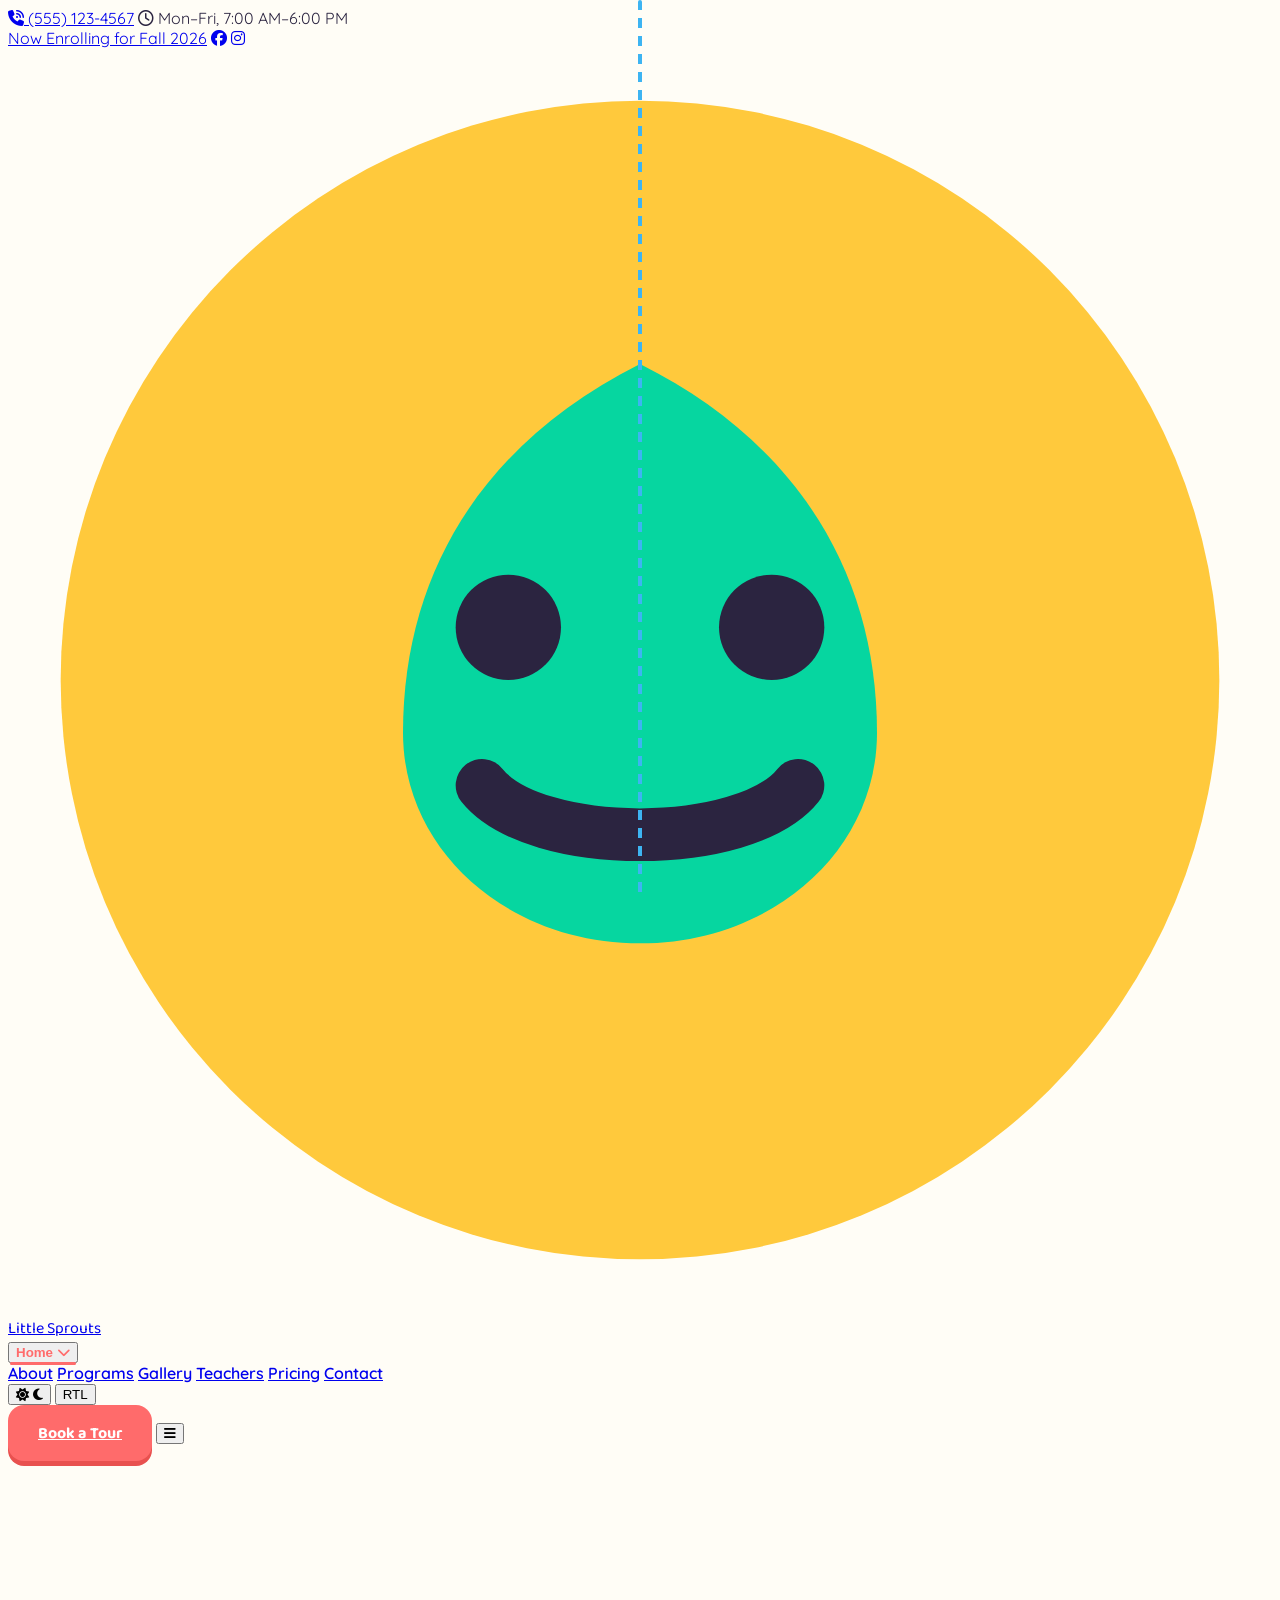
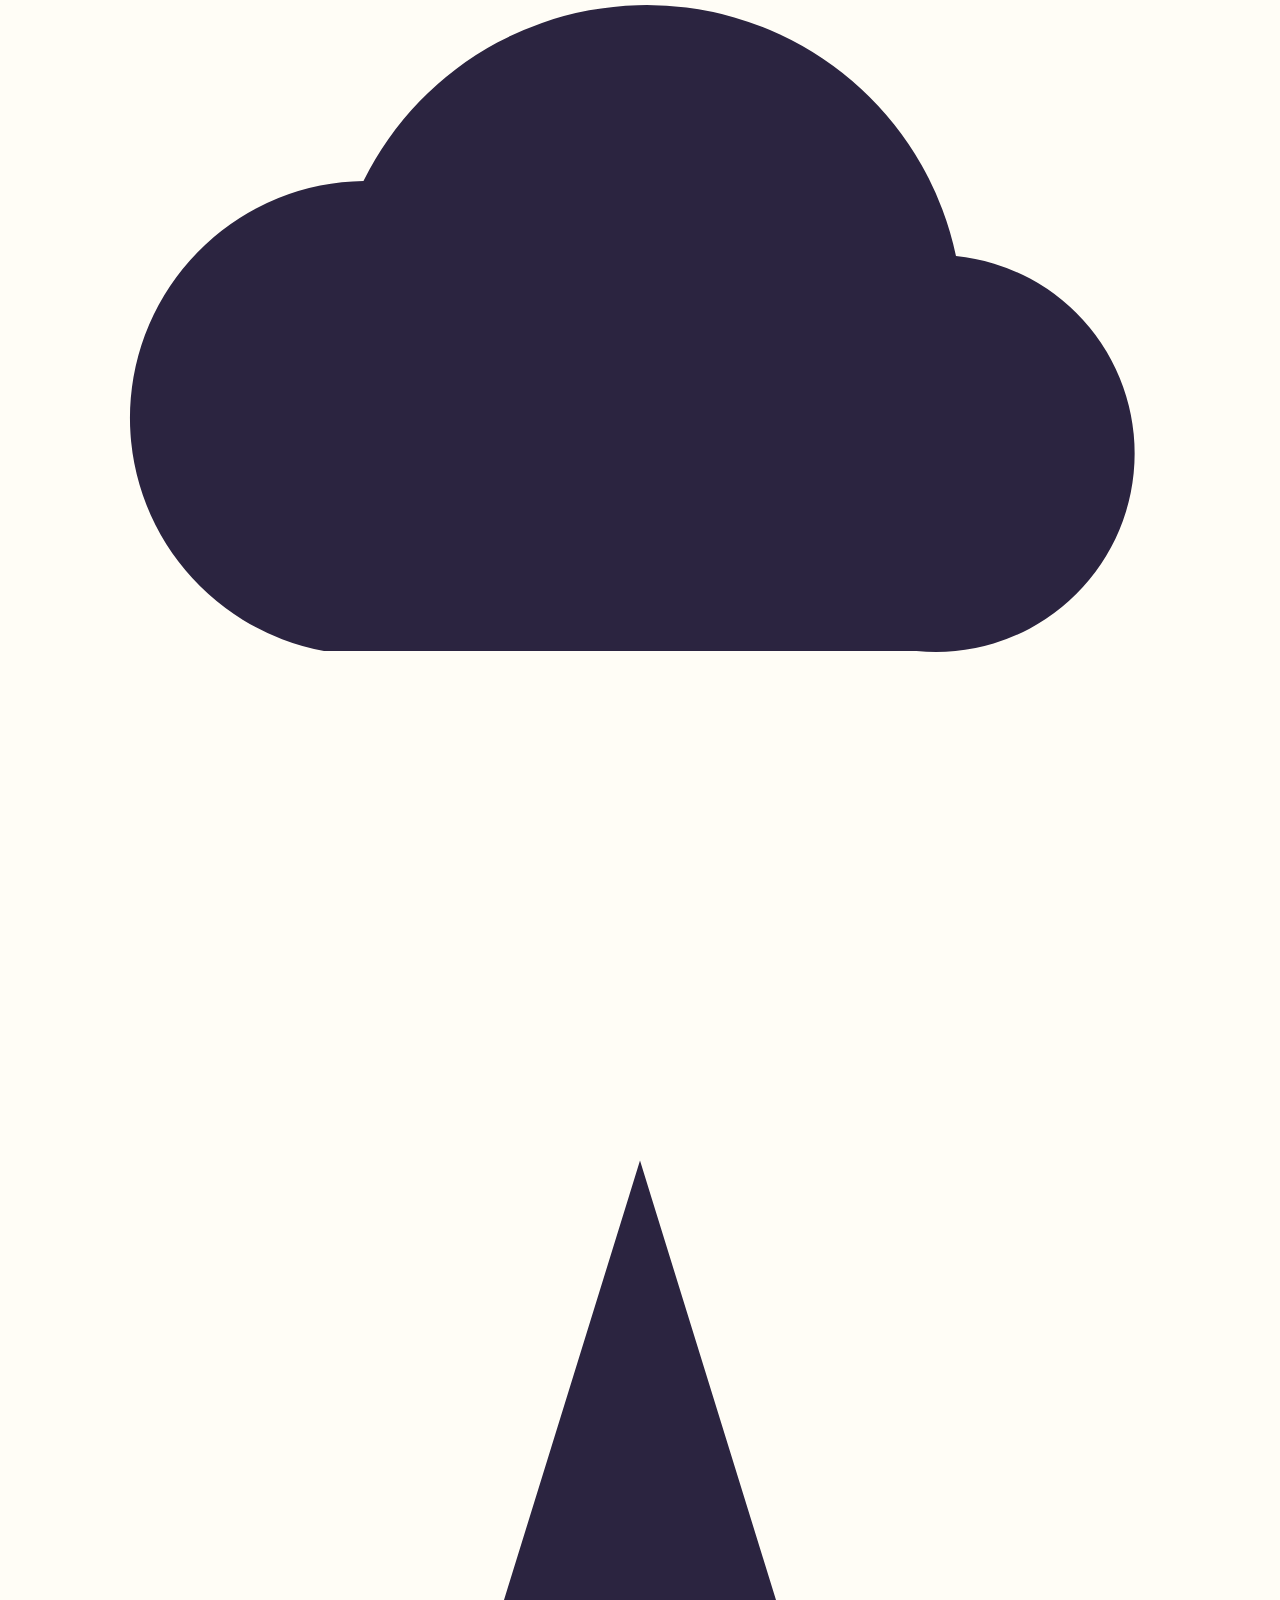
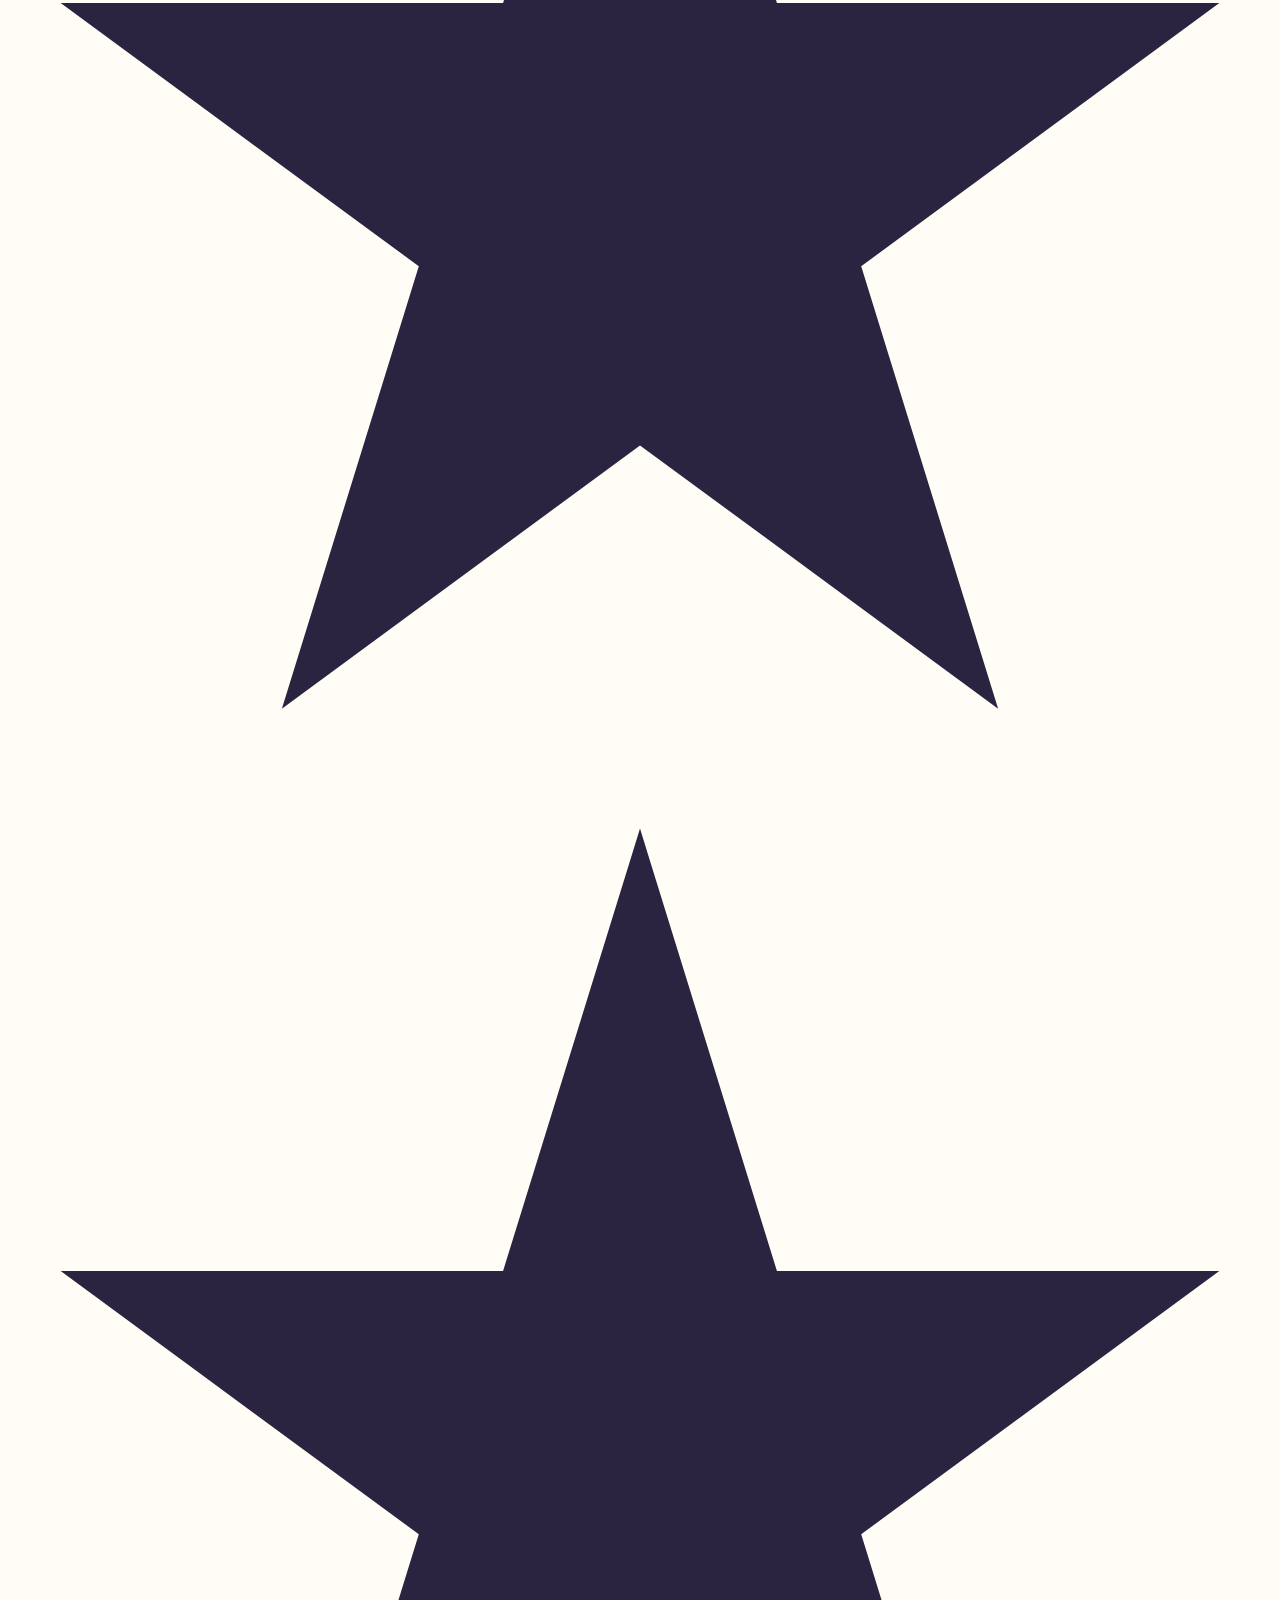
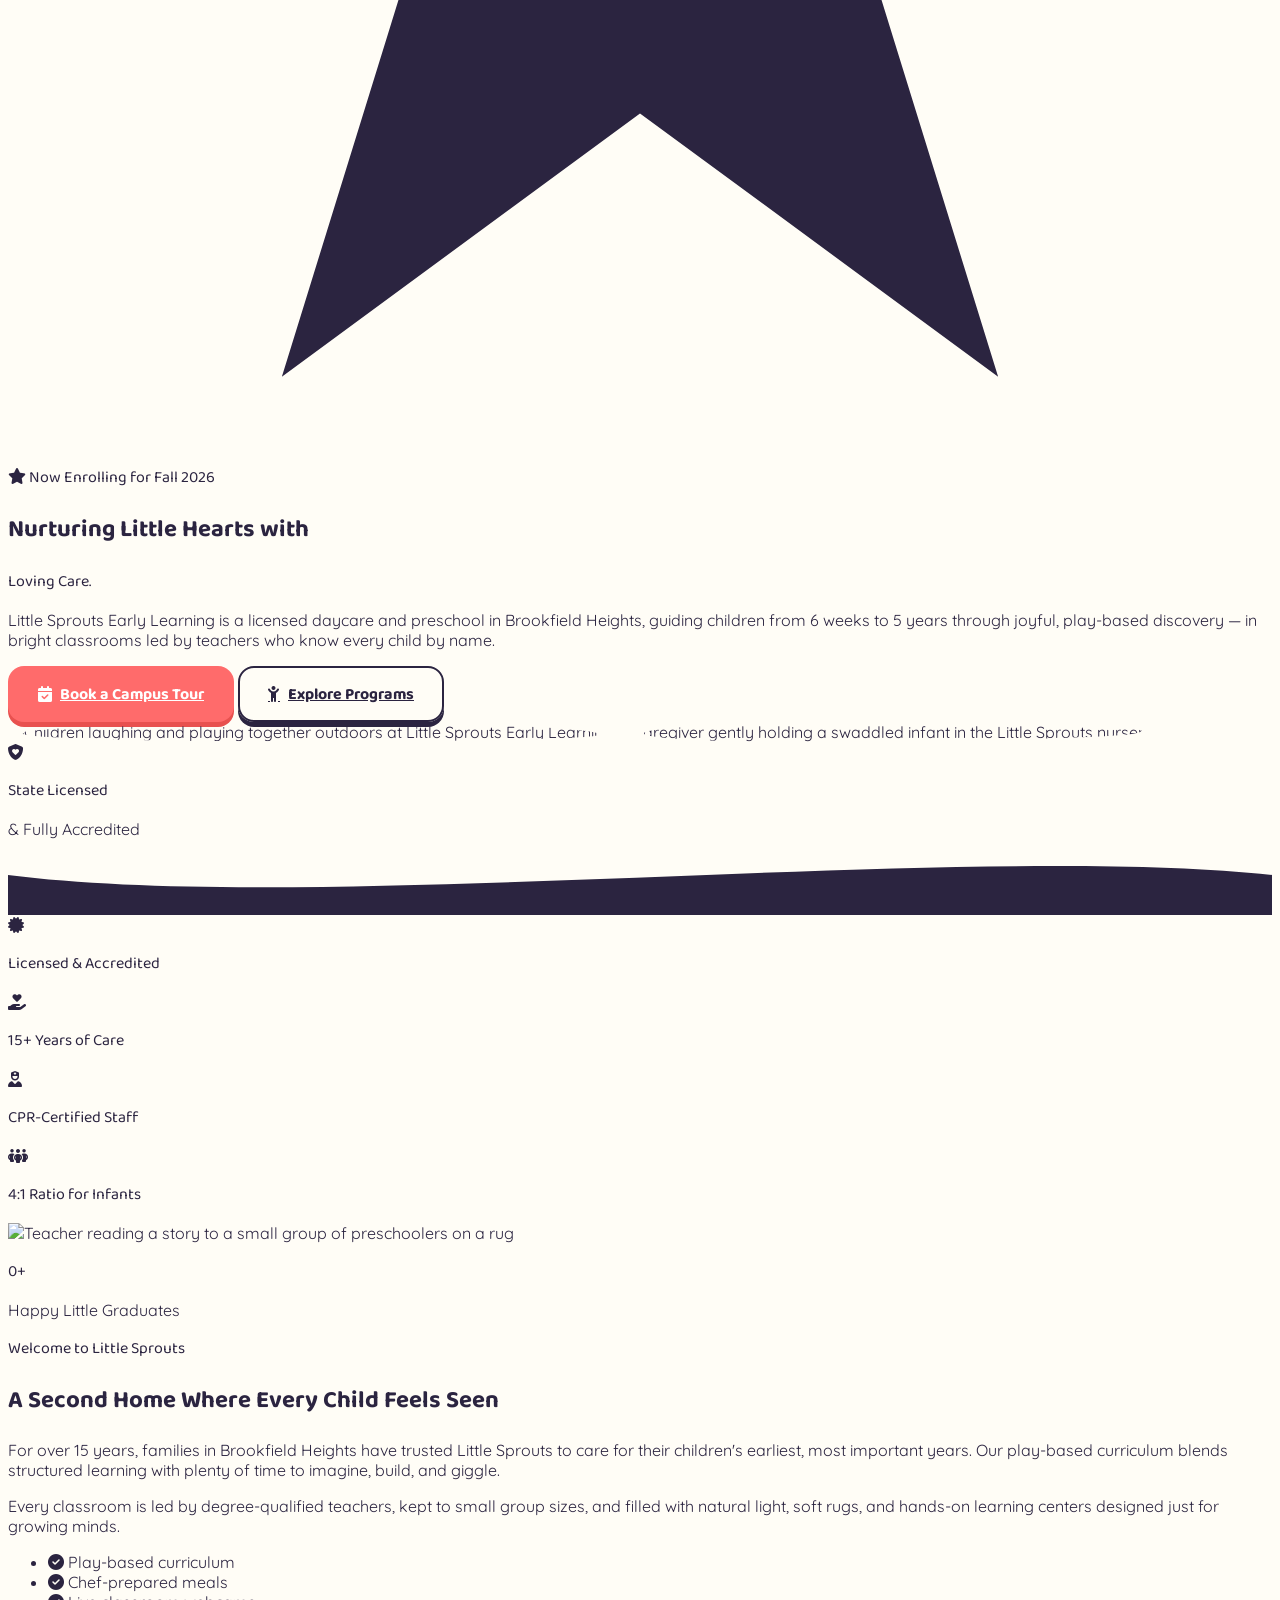
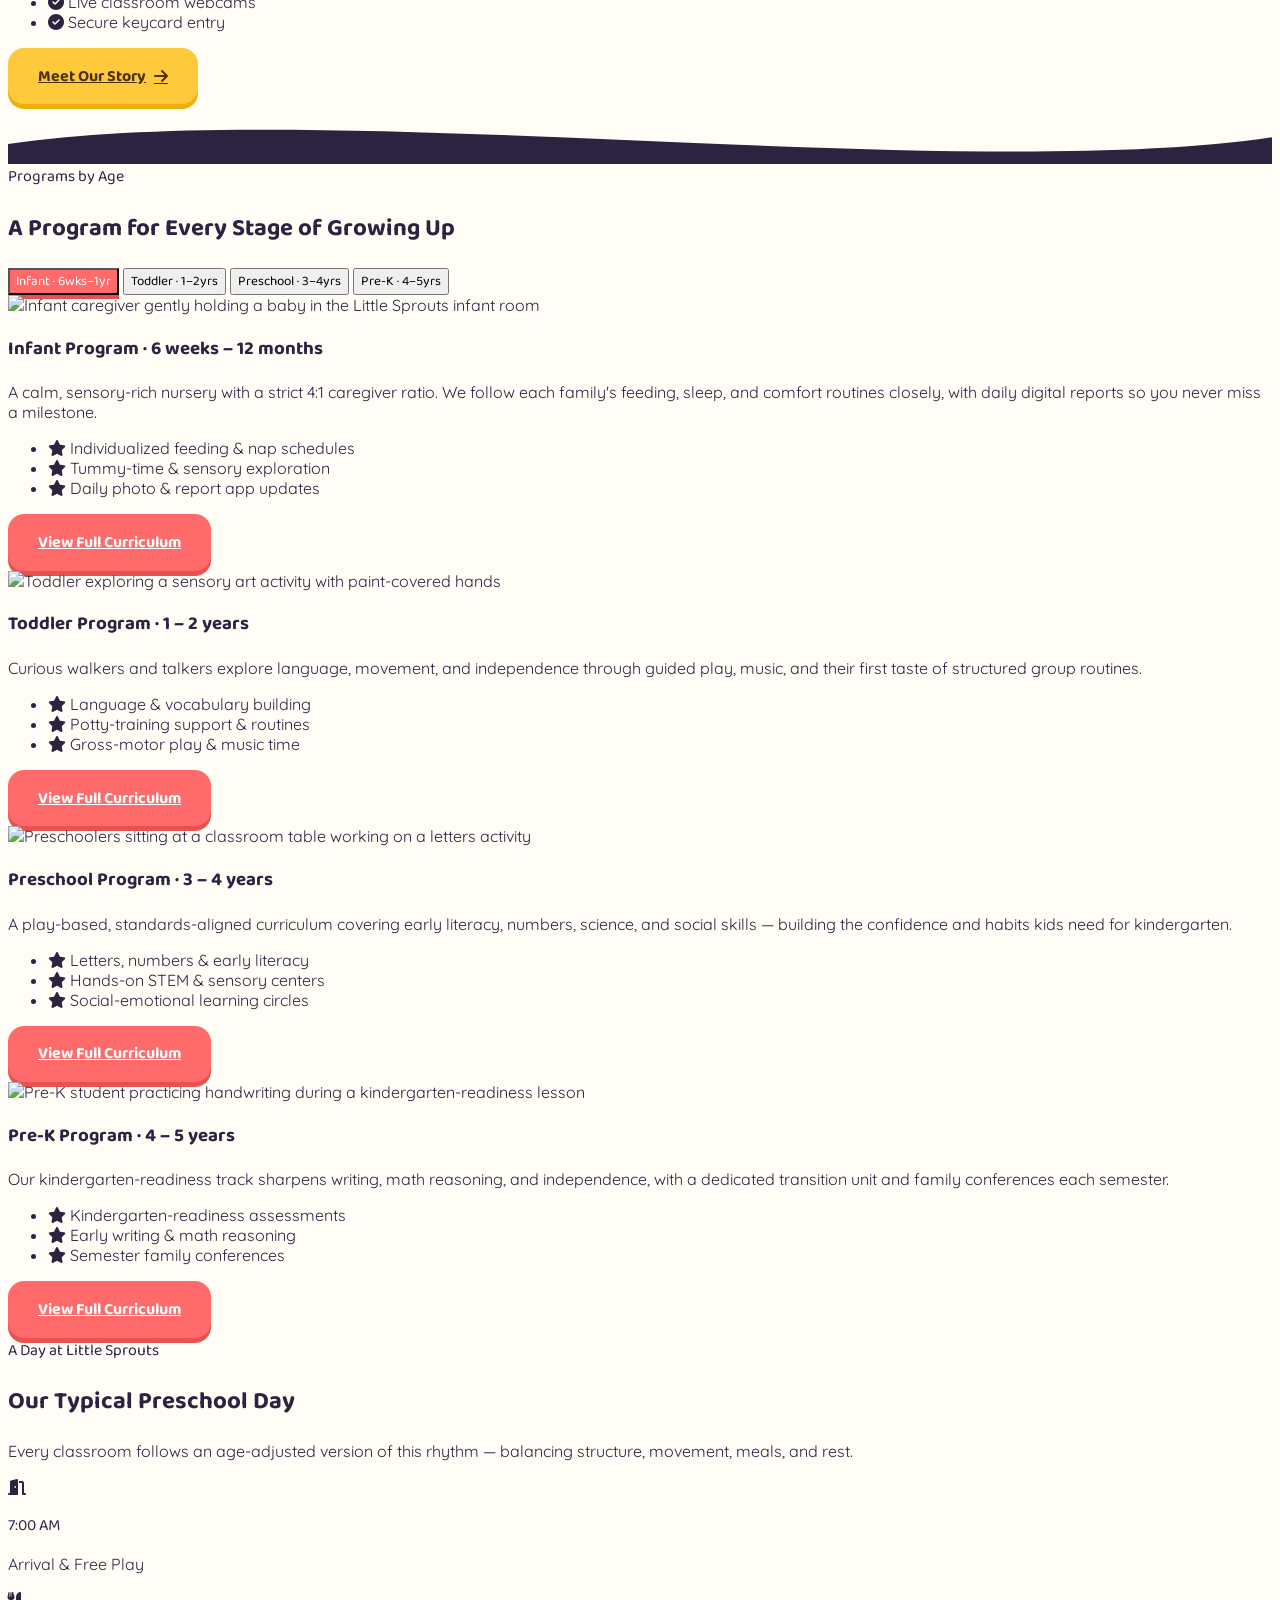
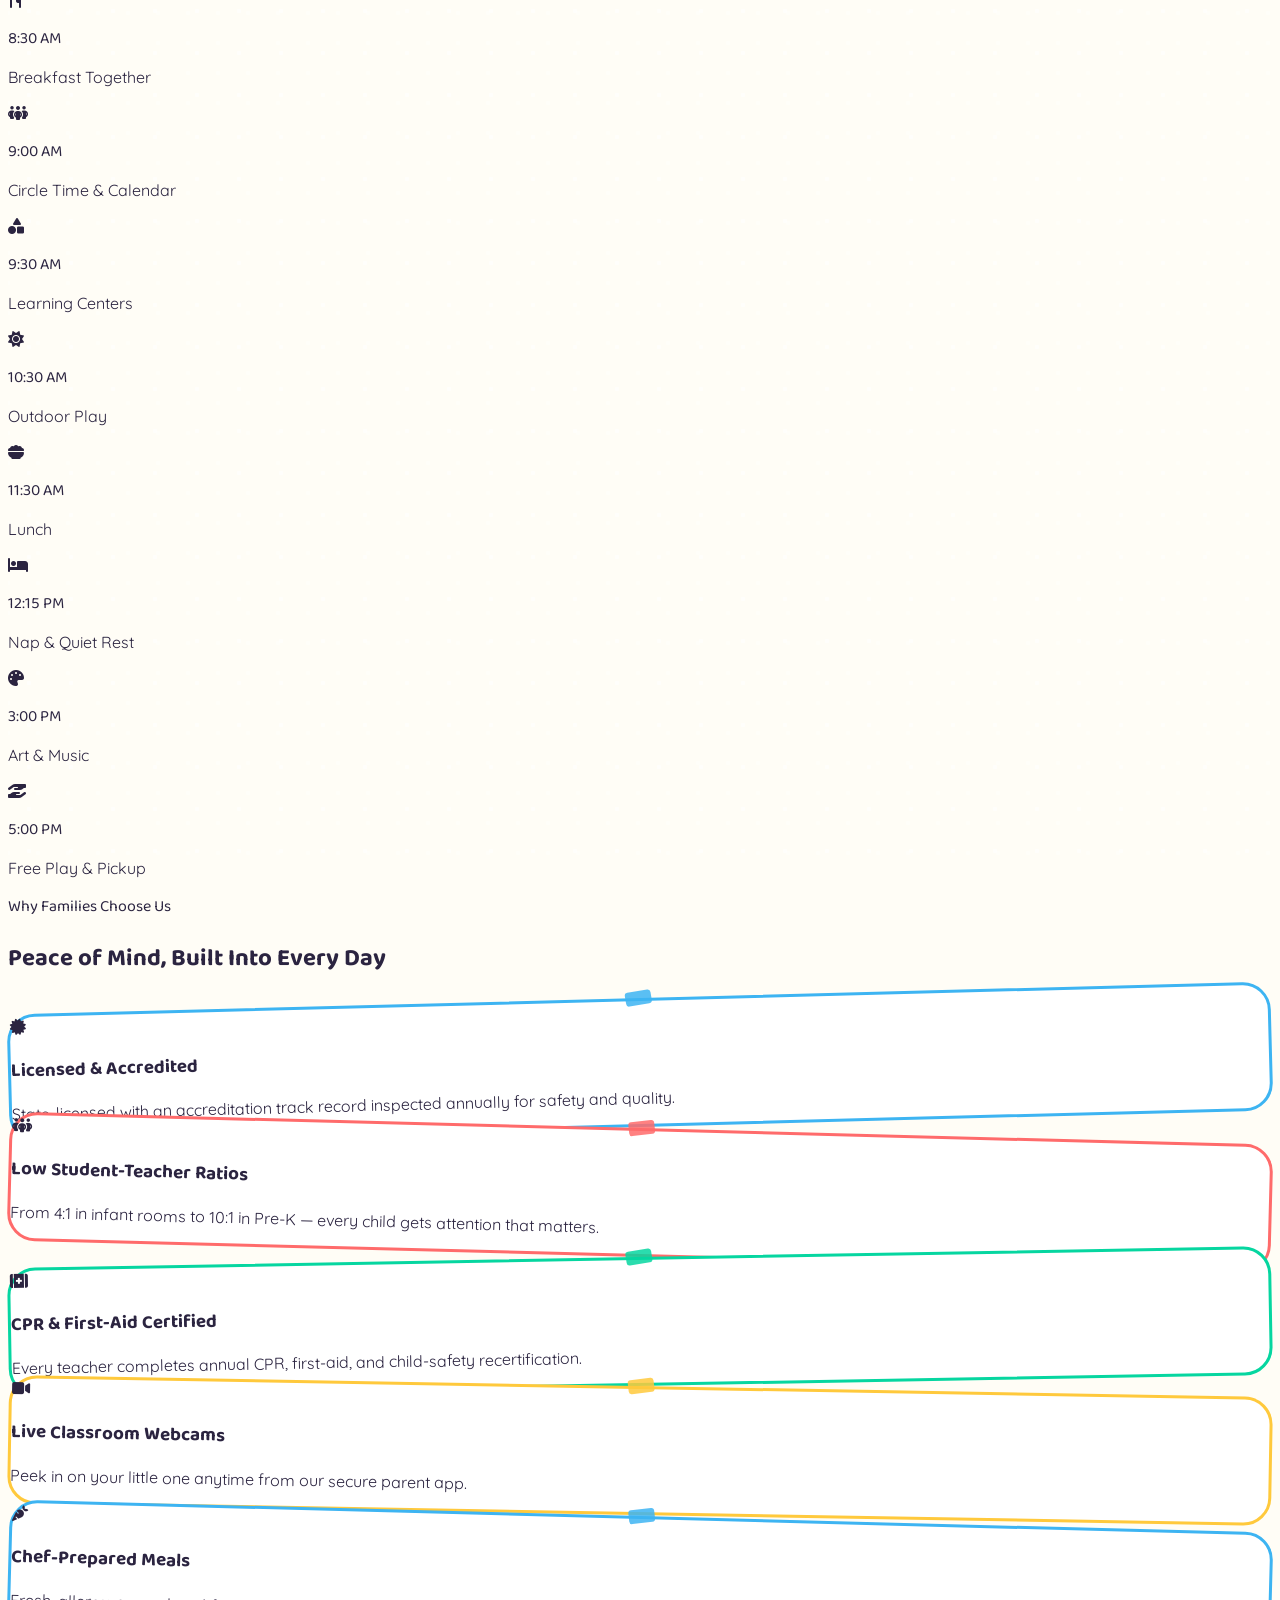
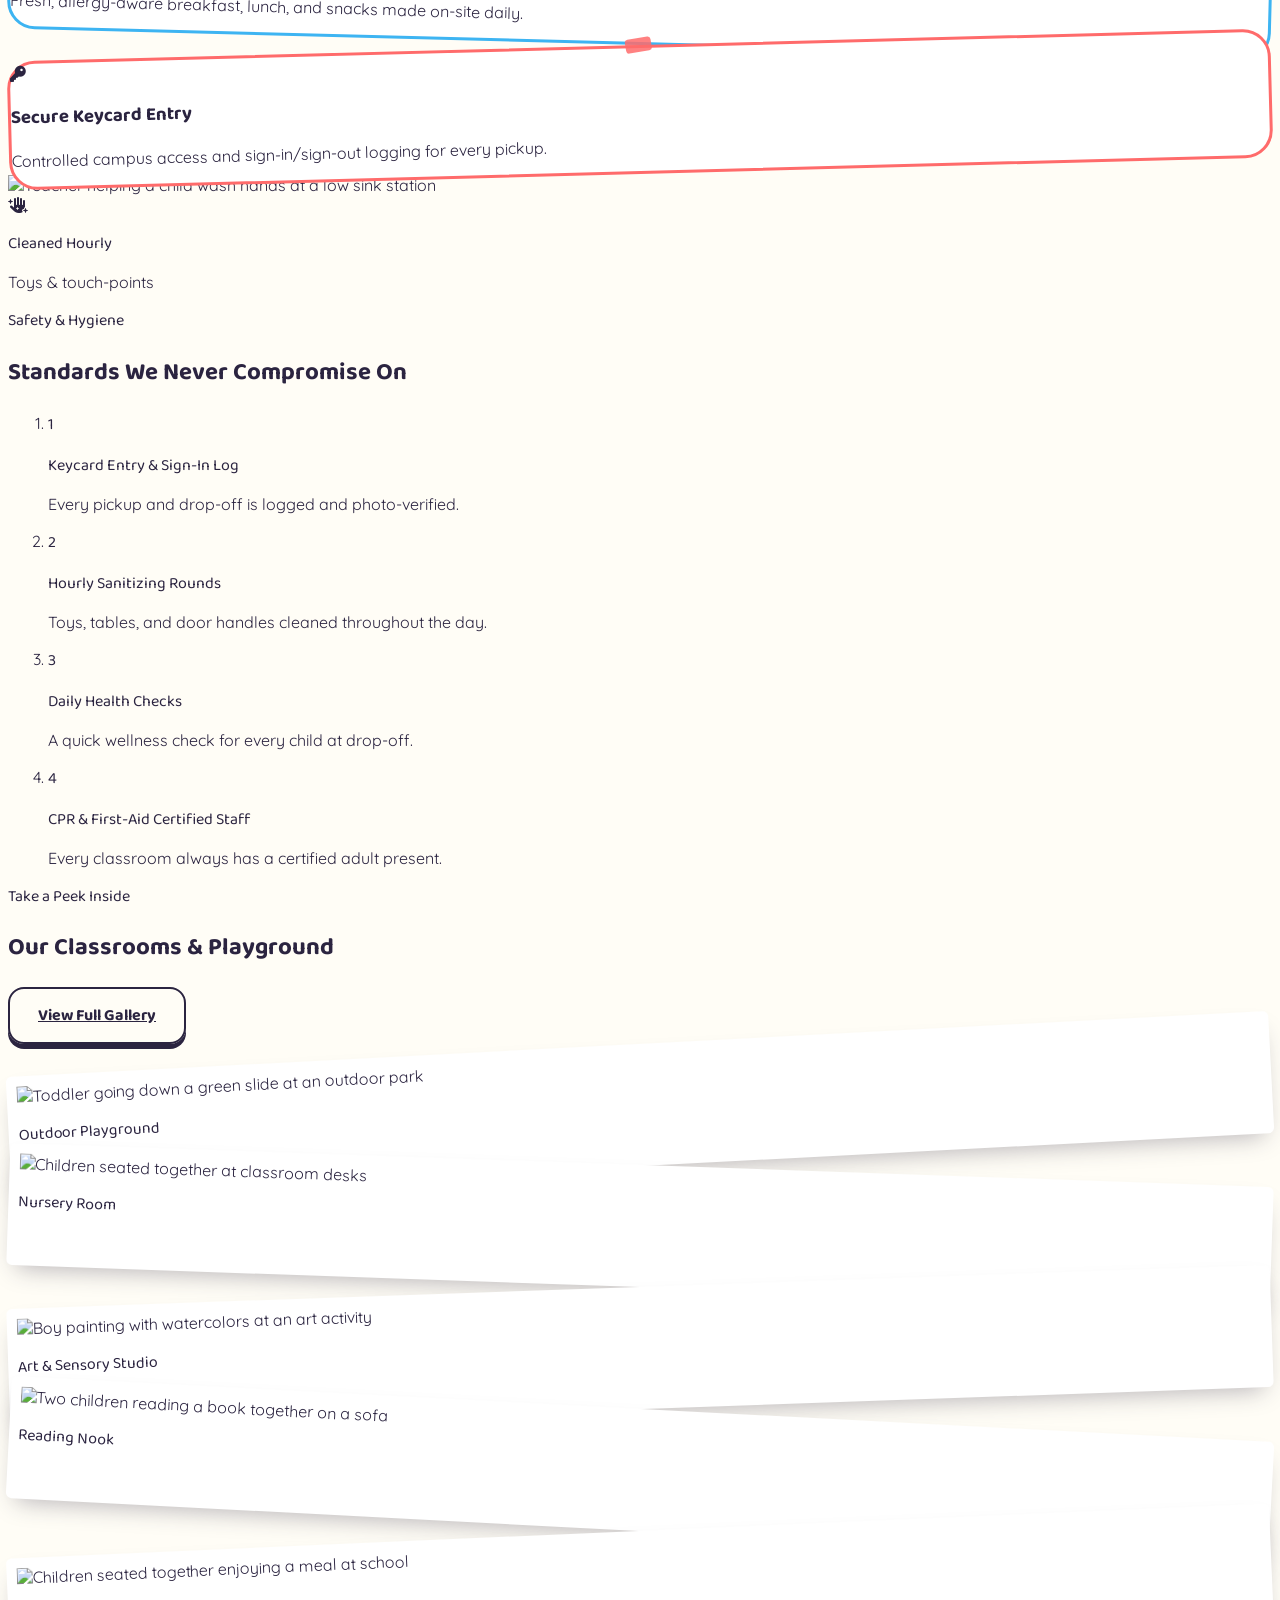
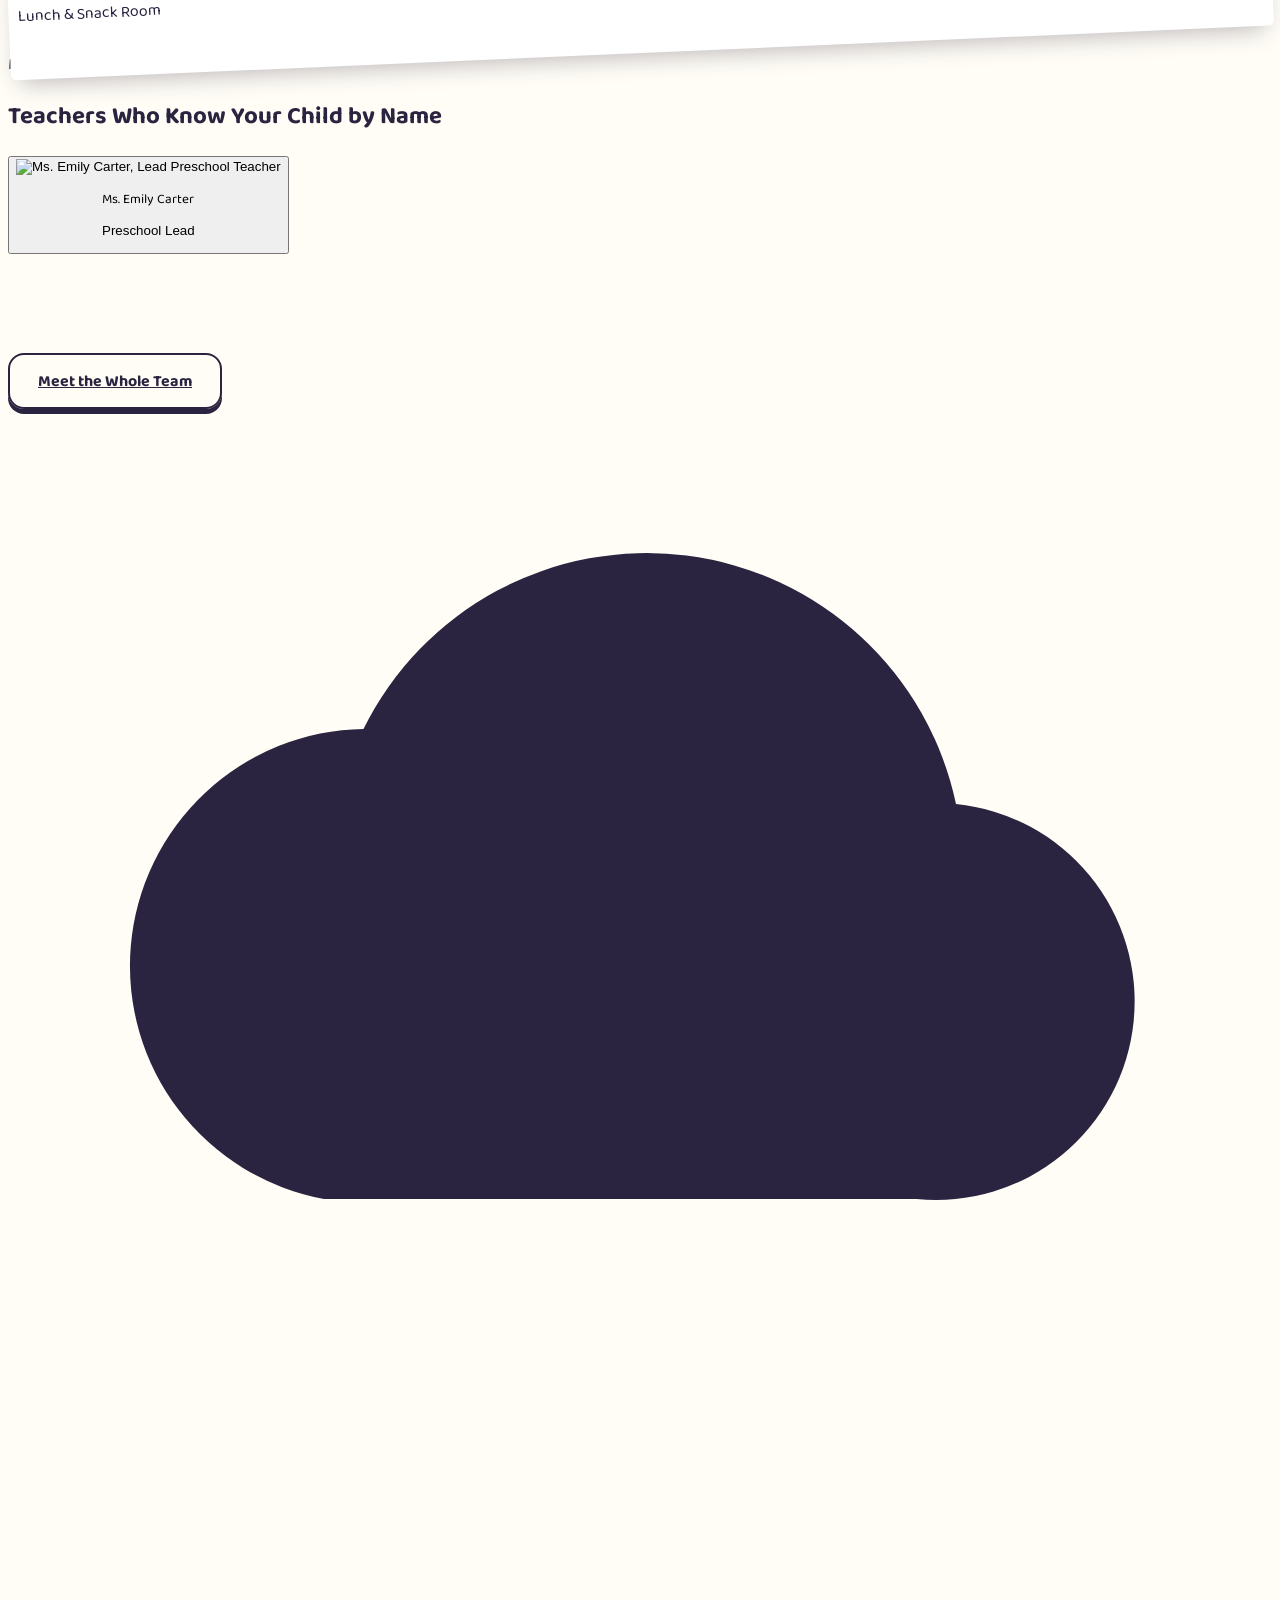
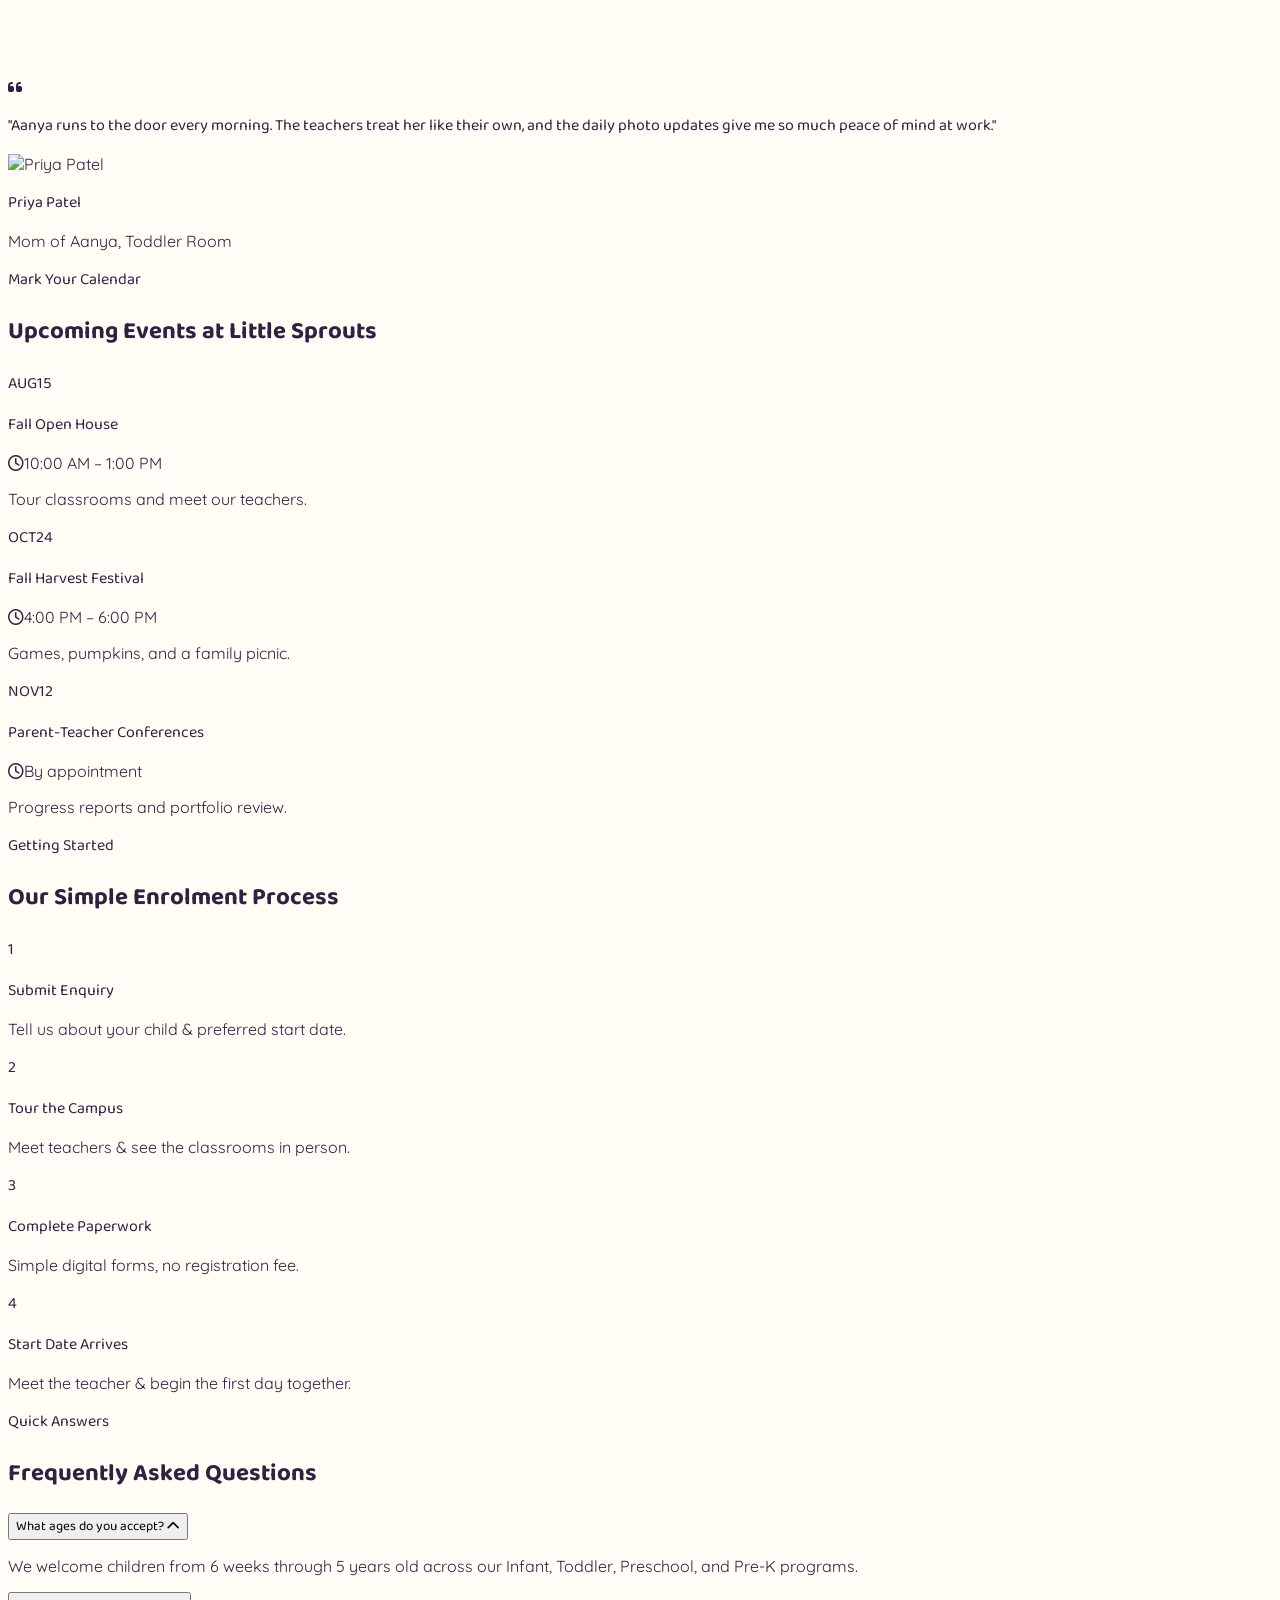
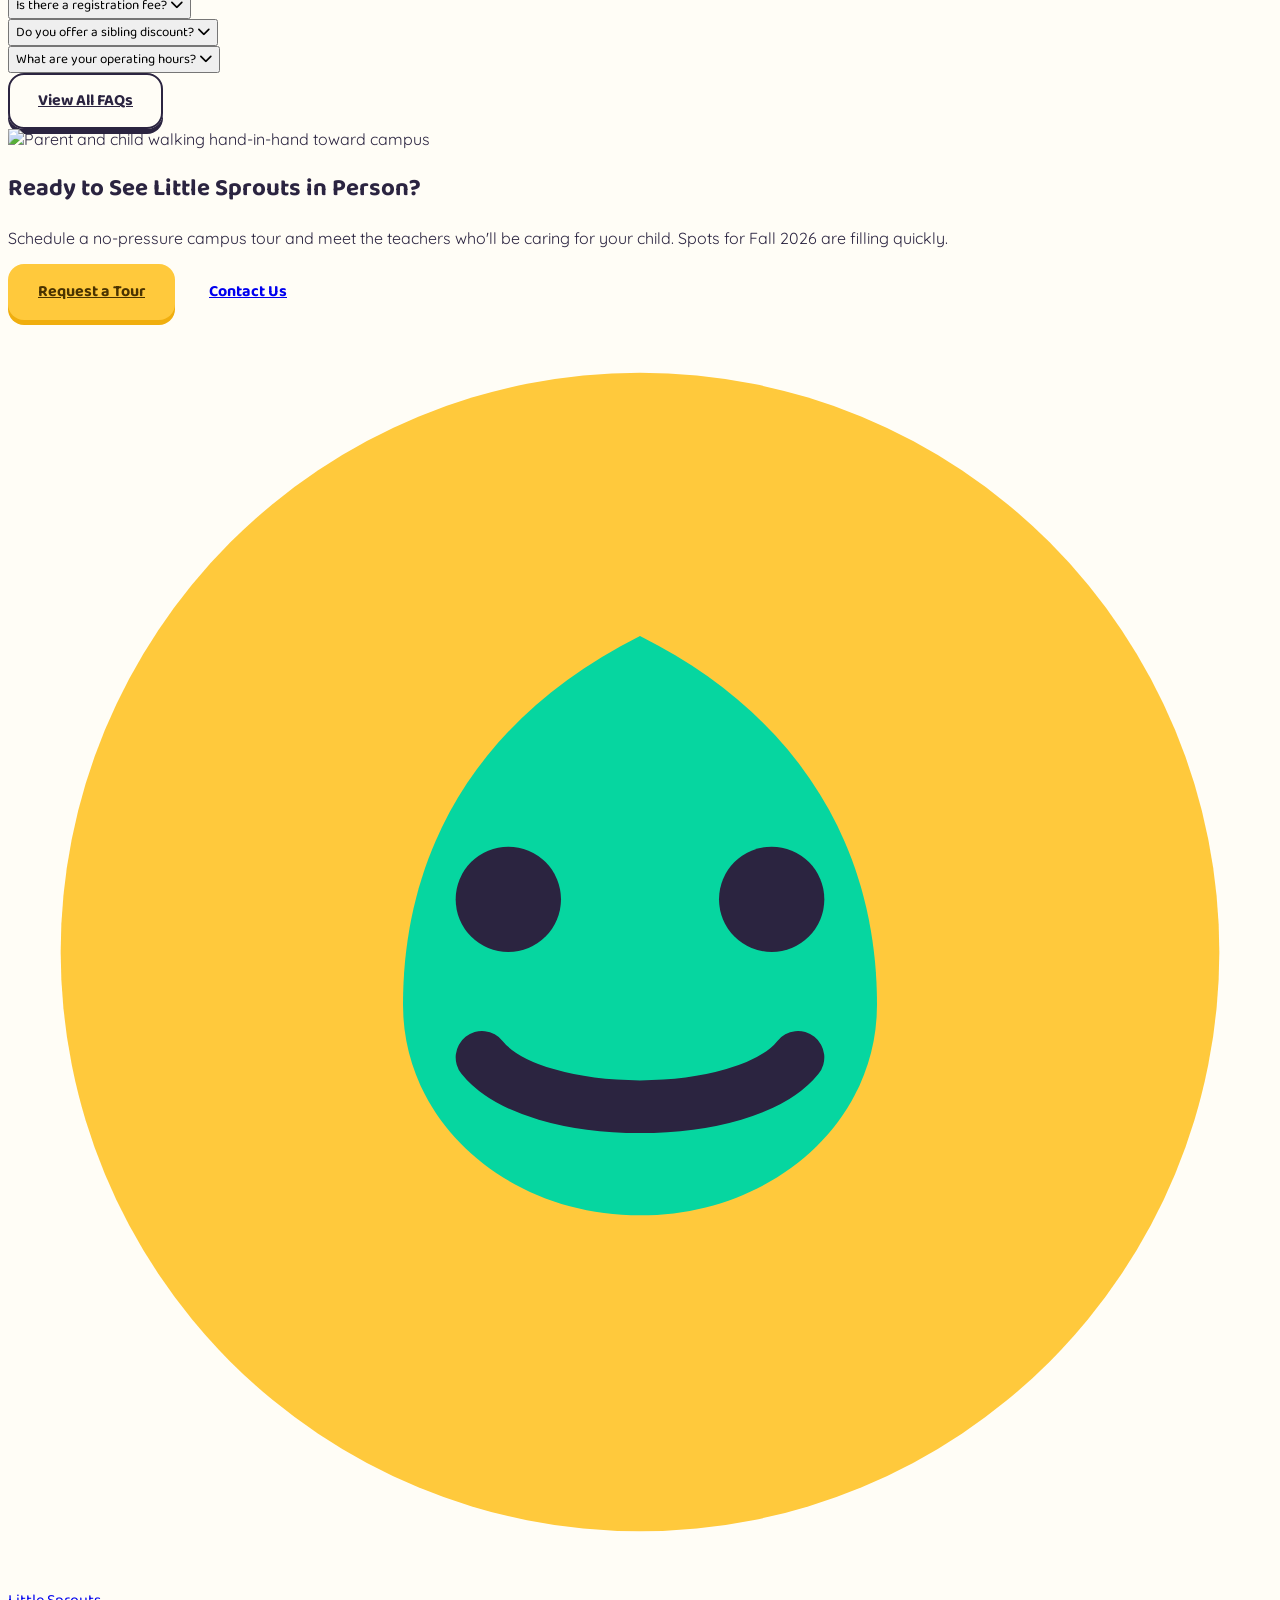
==== commit 54b37057: "image changes" ====
--- a/index.html
+++ b/index.html
@@ -517,23 +517,23 @@
     </div>
     <div class="flex gap-6 overflow-x-auto no-scrollbar px-4 sm:px-6 pb-4 max-w-7xl mx-auto" data-reveal data-reveal-group="gal-strip">
       <div class="polaroid shrink-0 w-64" style="transform:rotate(-3deg)">
-        <img src="https://images.unsplash.com/photo-1772209177472-fc37fdfd4484?auto=format&fit=crop&w=500&q=80" alt="Children playing on the outdoor playground equipment" class="ph-img w-full h-52 object-cover rounded-sm" loading="lazy" width="500" height="208">
+        <img src="https://images.unsplash.com/photo-1631512700356-574da7748a44?auto=format&fit=crop&w=500&q=80" alt="Toddler going down a green slide at an outdoor park" class="ph-img w-full h-52 object-cover rounded-sm" loading="lazy" width="500" height="208">
         <p class="text-center font-display font-bold text-sm text-ink mt-3">Outdoor Playground</p>
       </div>
       <div class="polaroid shrink-0 w-64" style="transform:rotate(2deg)">
-        <img src="https://images.unsplash.com/photo-1567746455504-cb3213f8f5b8?auto=format&fit=crop&w=500&q=80" alt="Bright, organized nursery room with natural light and learning areas" class="ph-img w-full h-52 object-cover rounded-sm" loading="lazy" width="500" height="208">
+        <img src="https://images.unsplash.com/photo-1692269725851-f5d3a3f02807?auto=format&fit=crop&w=500&q=80" alt="Children seated together at classroom desks" class="ph-img w-full h-52 object-cover rounded-sm" loading="lazy" width="500" height="208">
         <p class="text-center font-display font-bold text-sm text-ink mt-3">Nursery Room</p>
       </div>
       <div class="polaroid shrink-0 w-64" style="transform:rotate(-2deg)">
-        <img src="https://images.unsplash.com/photo-1770096679844-57ca92c2b64b?auto=format&fit=crop&w=500&q=80" alt="Children drawing with their teacher at an activity table" class="ph-img w-full h-52 object-cover rounded-sm" loading="lazy" width="500" height="208">
+        <img src="https://images.unsplash.com/photo-1536221993589-9edbbca2c7fc?auto=format&fit=crop&w=500&q=80" alt="Boy painting with watercolors at an art activity" class="ph-img w-full h-52 object-cover rounded-sm" loading="lazy" width="500" height="208">
         <p class="text-center font-display font-bold text-sm text-ink mt-3">Art &amp; Sensory Studio</p>
       </div>
       <div class="polaroid shrink-0 w-64" style="transform:rotate(3deg)">
-        <img src="https://images.unsplash.com/photo-1592106680408-e7e63efbc7ba?auto=format&fit=crop&w=500&q=80" alt="Child enjoying a picture book during quiet reading time" class="ph-img w-full h-52 object-cover rounded-sm" loading="lazy" width="500" height="208">
+        <img src="https://images.unsplash.com/photo-1532789339108-2ebc484efbf1?auto=format&fit=crop&w=500&q=80" alt="Two children reading a book together on a sofa" class="ph-img w-full h-52 object-cover rounded-sm" loading="lazy" width="500" height="208">
         <p class="text-center font-display font-bold text-sm text-ink mt-3">Reading Nook</p>
       </div>
       <div class="polaroid shrink-0 w-64" style="transform:rotate(-2.5deg)">
-        <img src="https://images.unsplash.com/photo-1680634658557-6303317c5a25?auto=format&fit=crop&w=500&q=80" alt="Children seated together at the lunch table" class="ph-img w-full h-52 object-cover rounded-sm" loading="lazy" width="500" height="208">
+        <img src="https://images.unsplash.com/photo-1620608929452-ccc05381b0f7?auto=format&fit=crop&w=500&q=80" alt="Children seated together enjoying a meal at school" class="ph-img w-full h-52 object-cover rounded-sm" loading="lazy" width="500" height="208">
         <p class="text-center font-display font-bold text-sm text-ink mt-3">Lunch &amp; Snack Room</p>
       </div>
     </div>
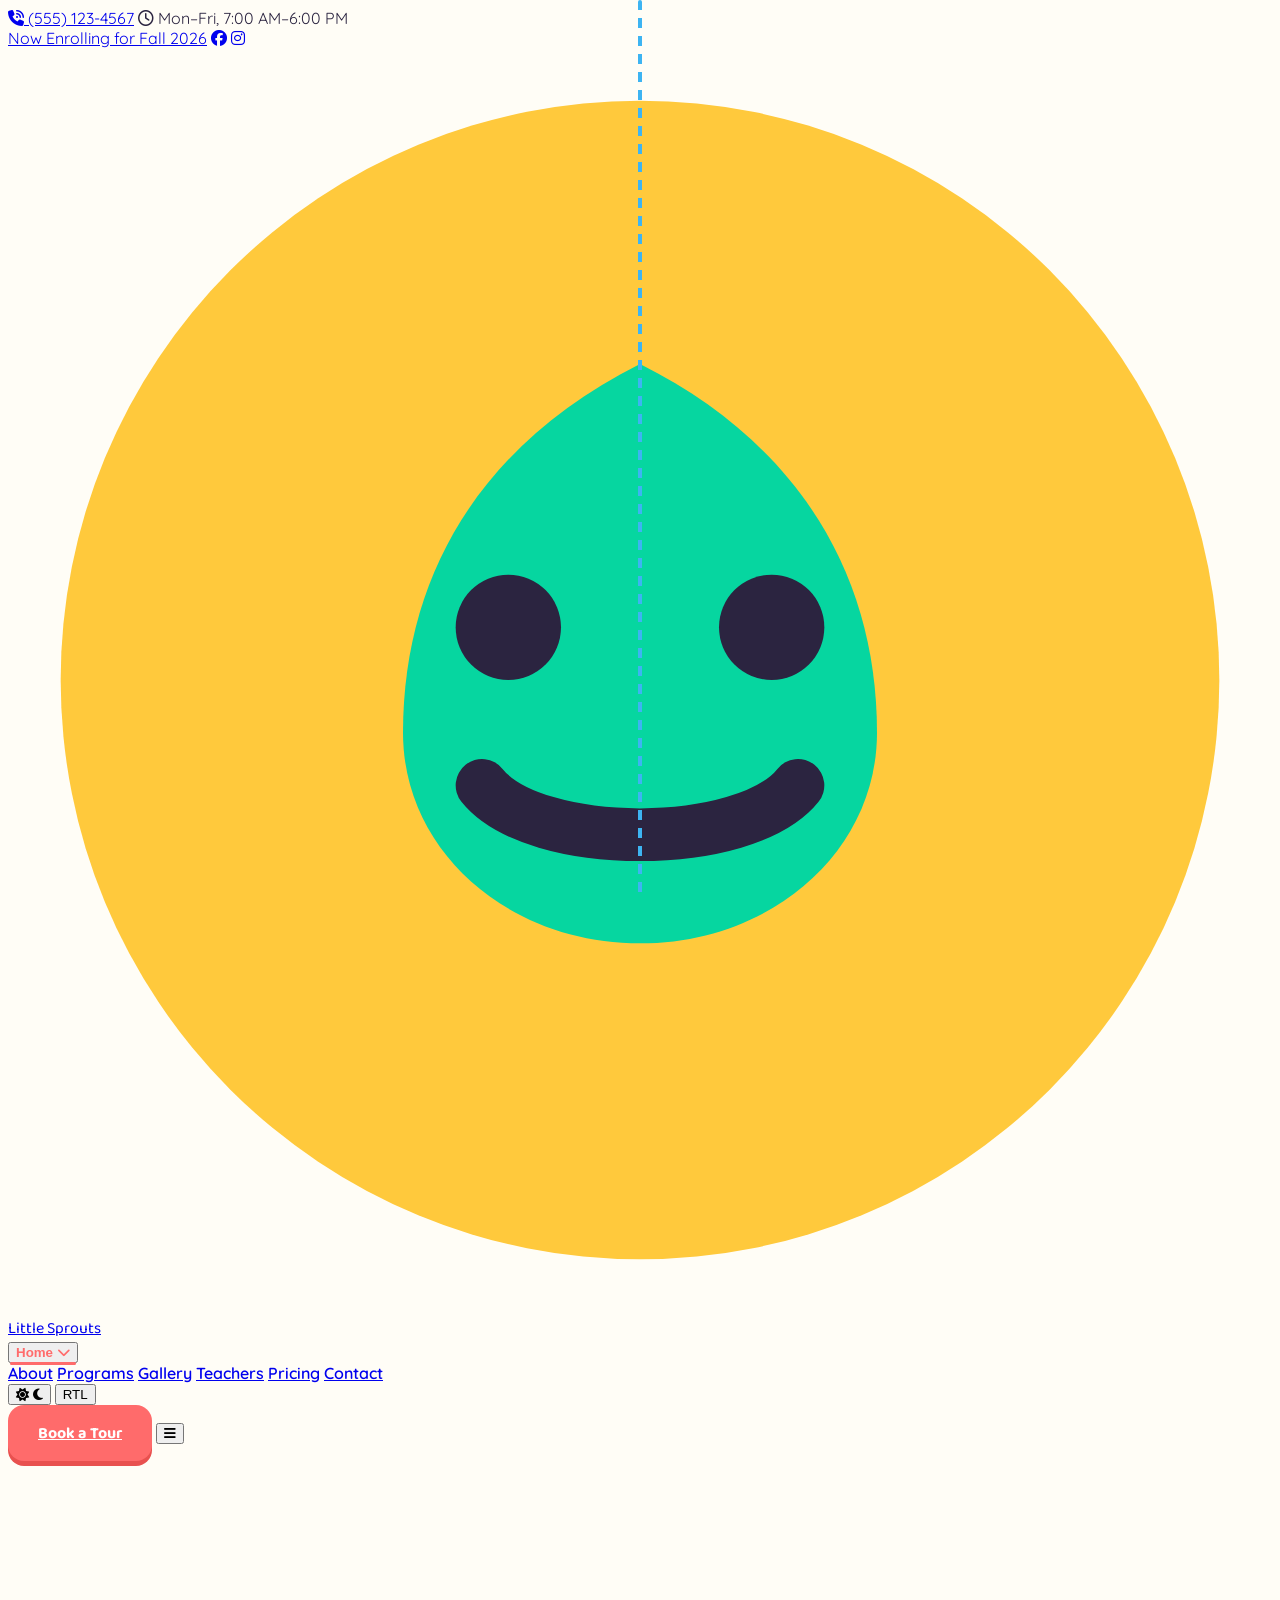
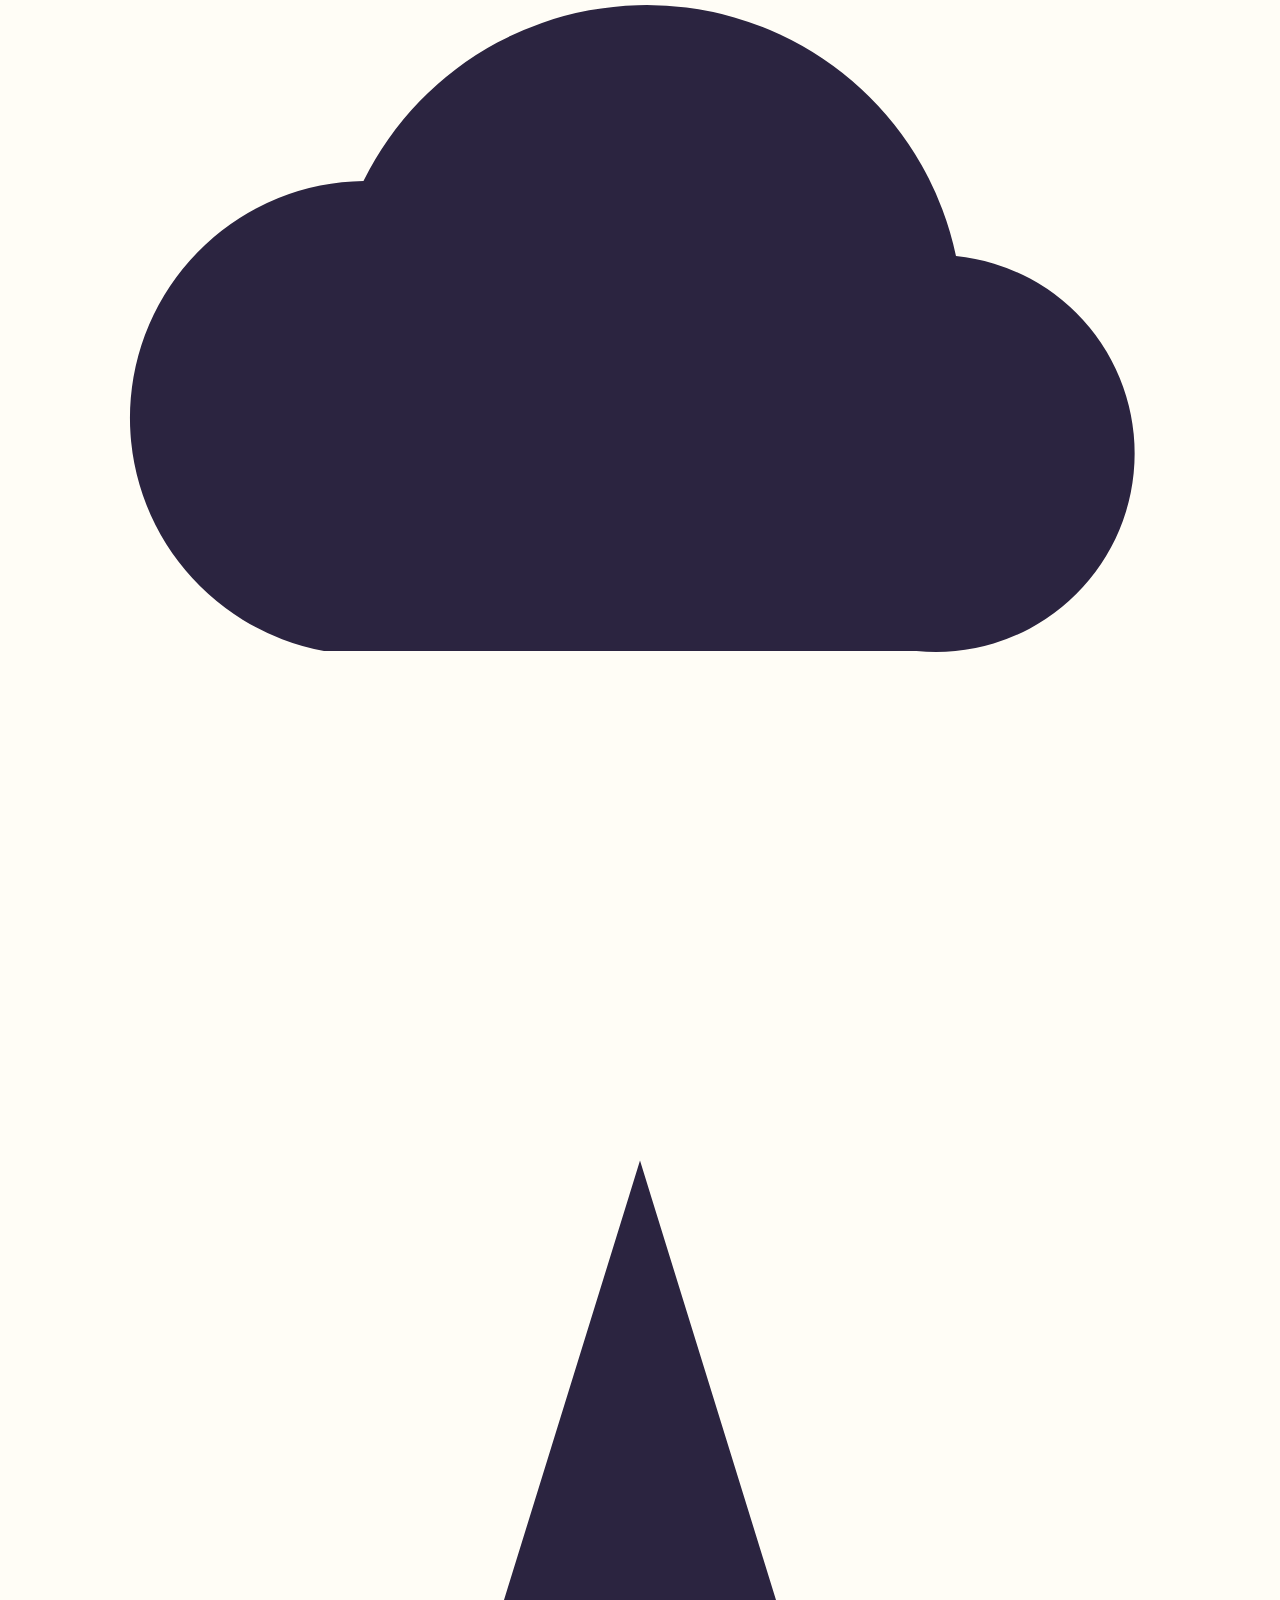
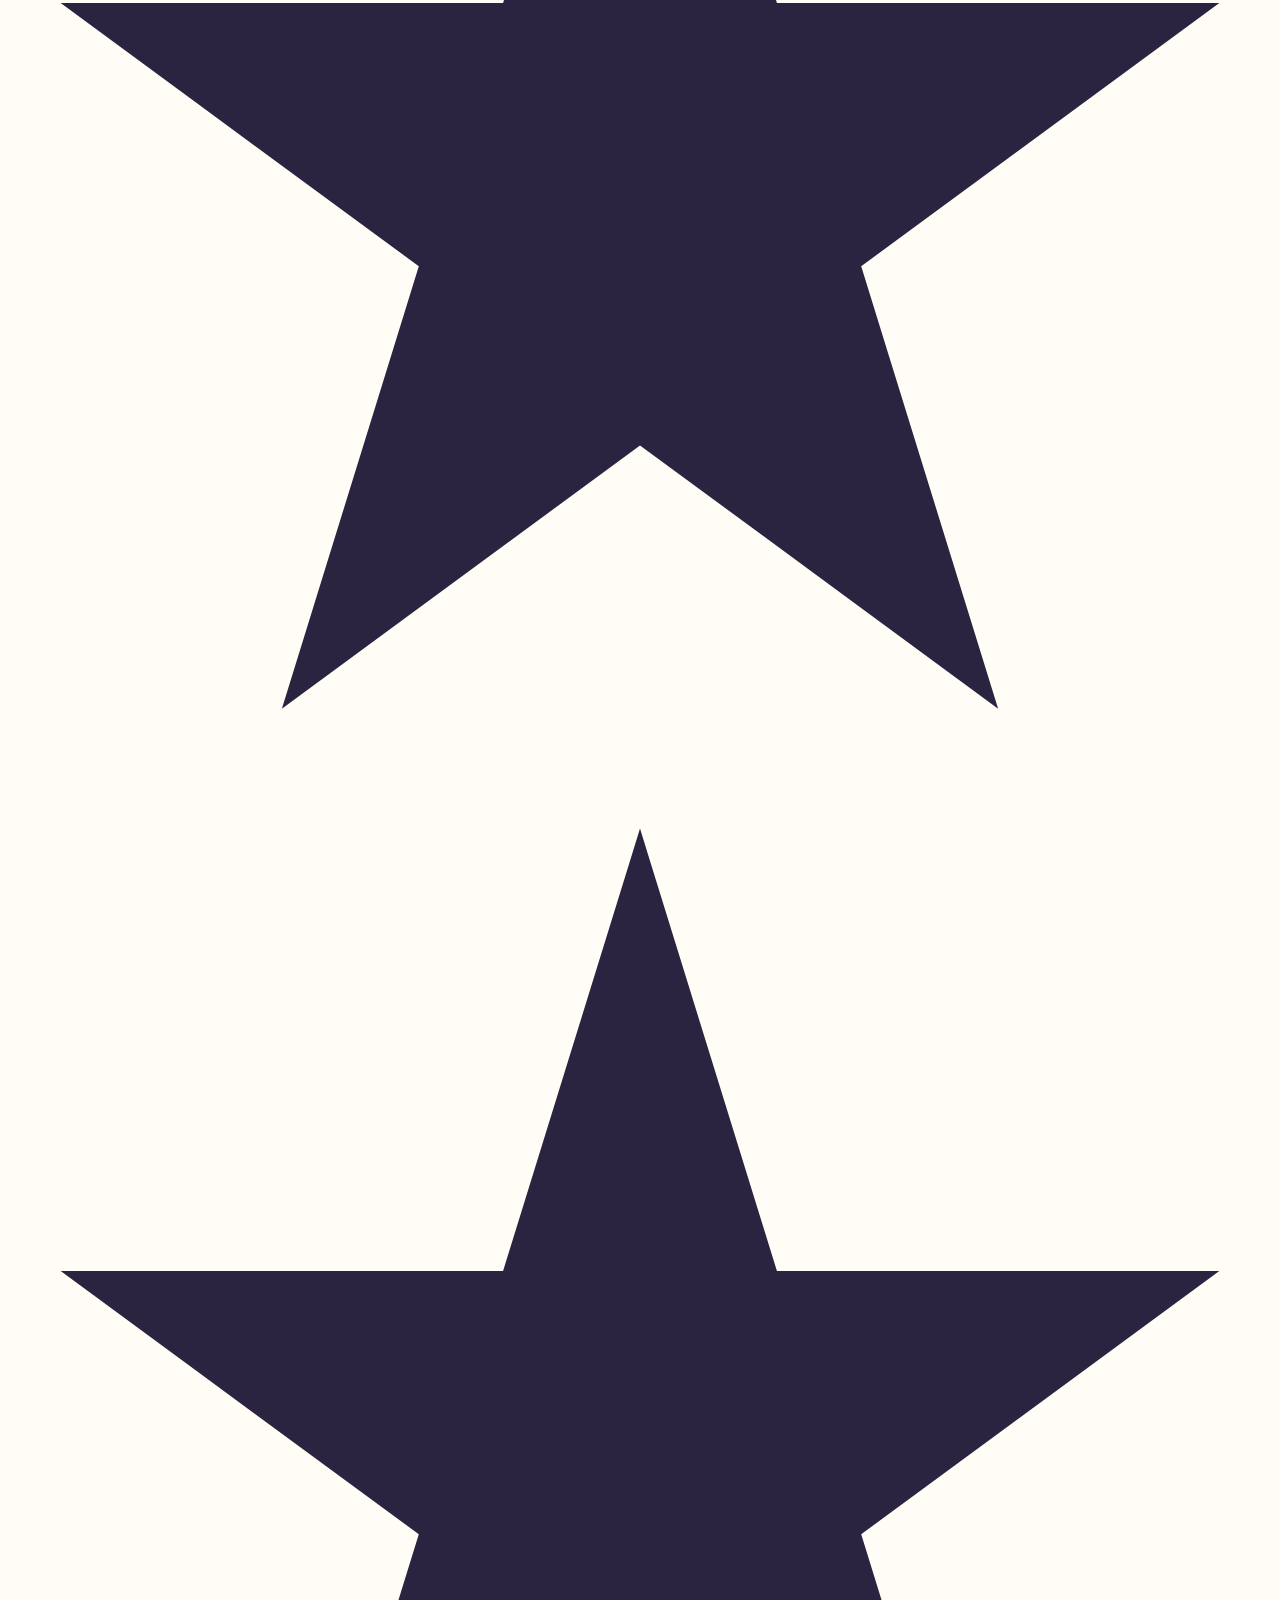
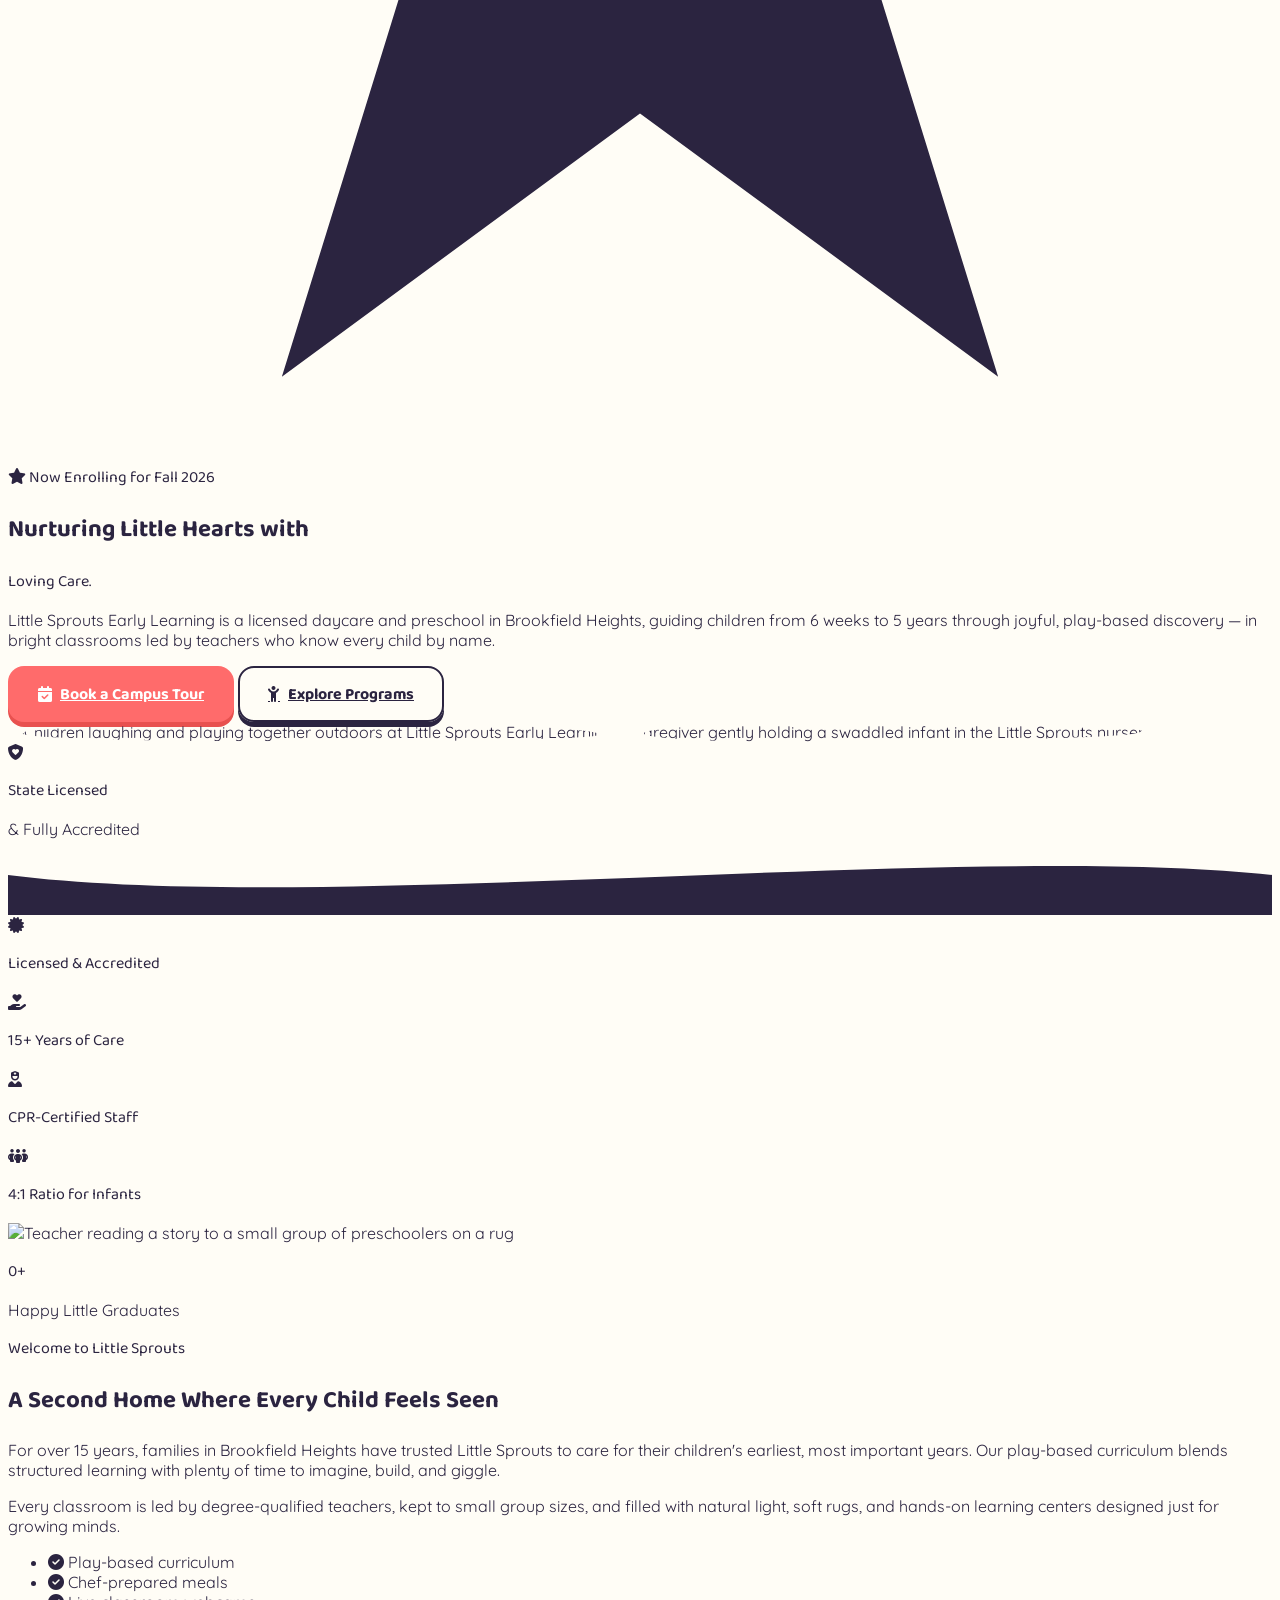
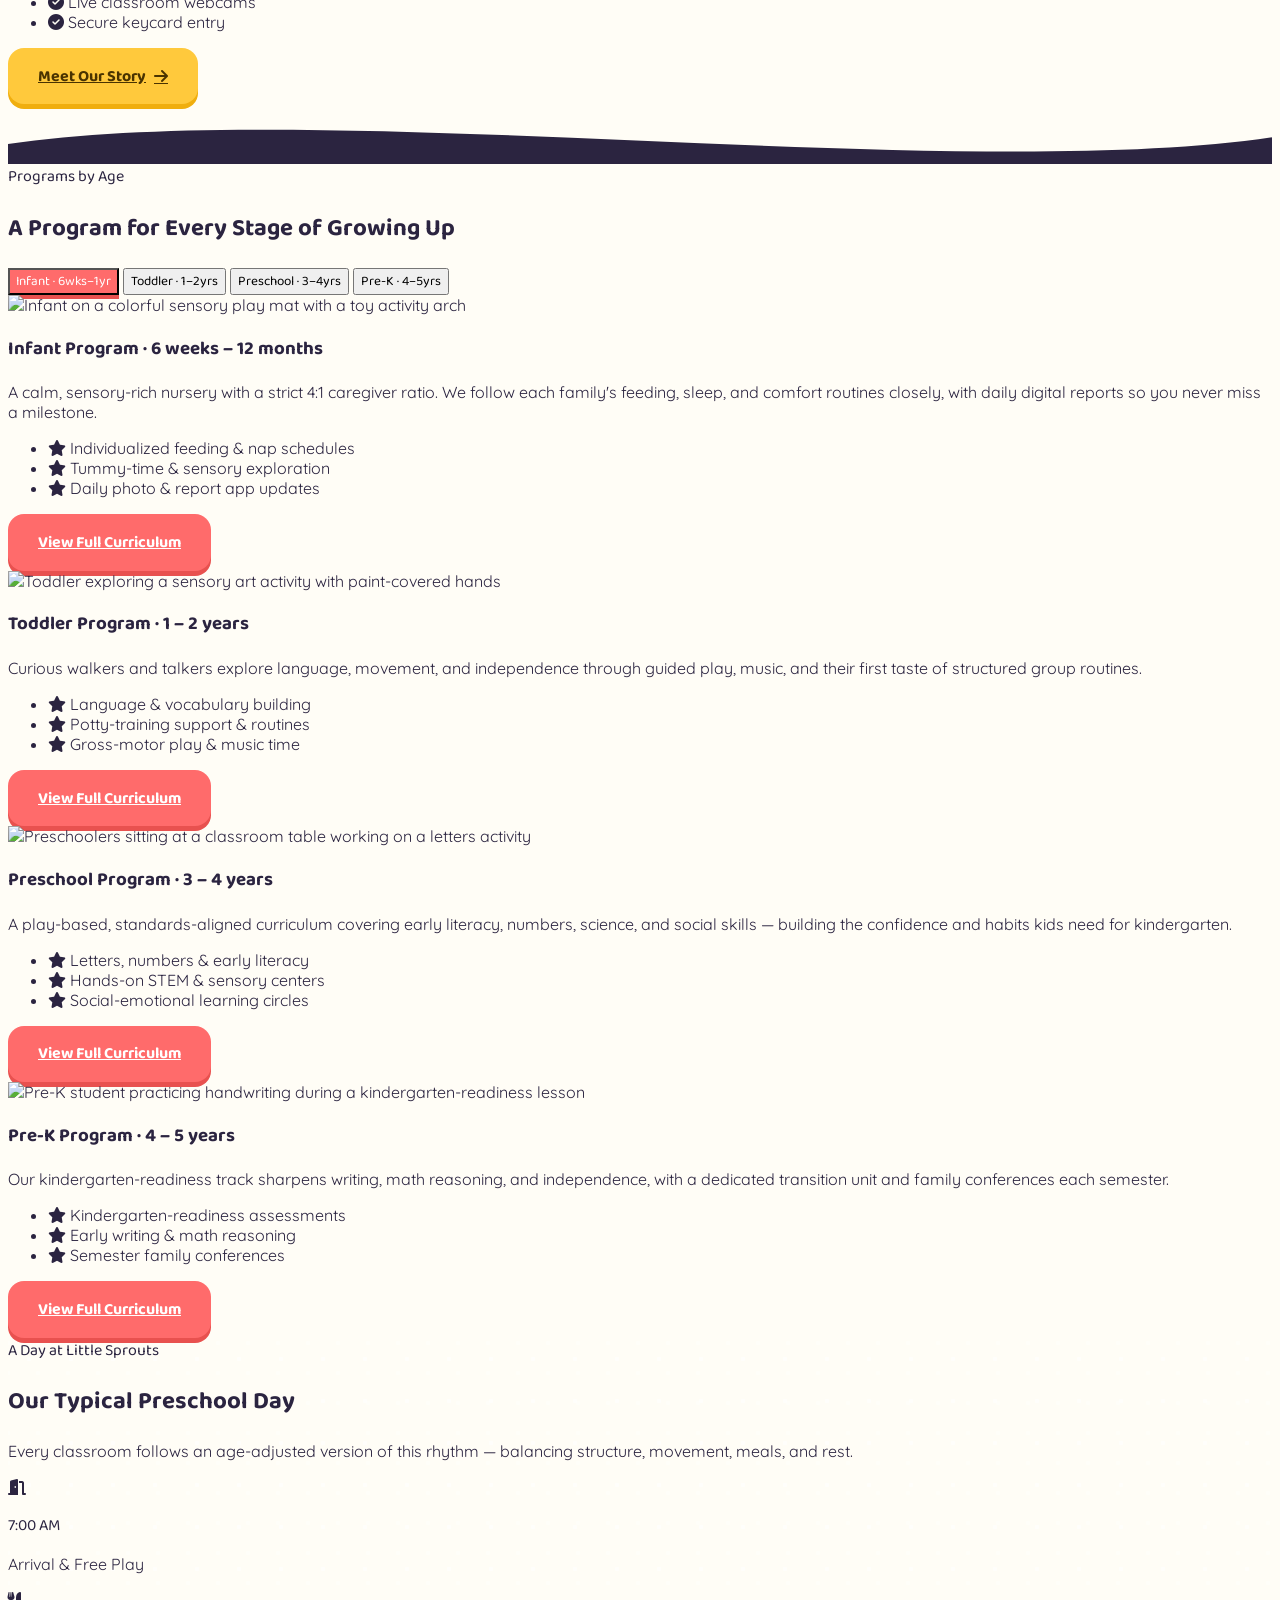
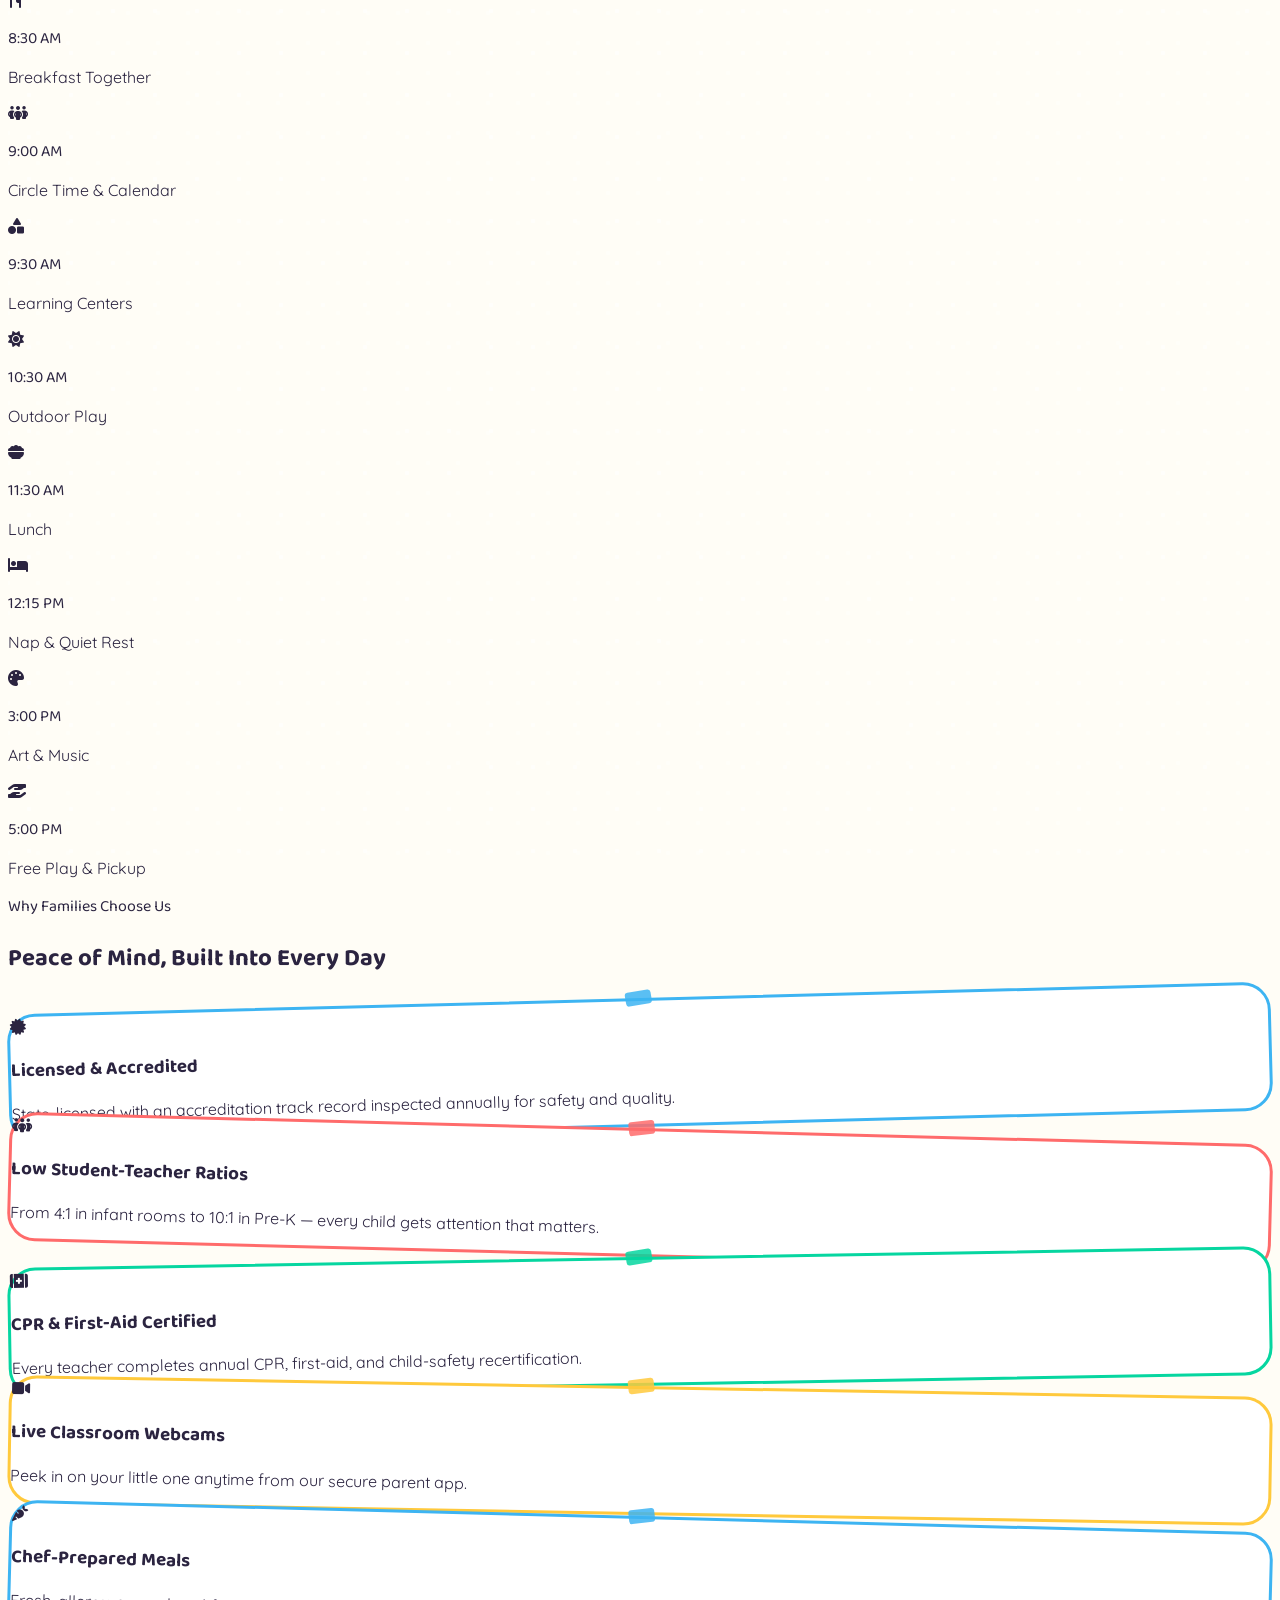
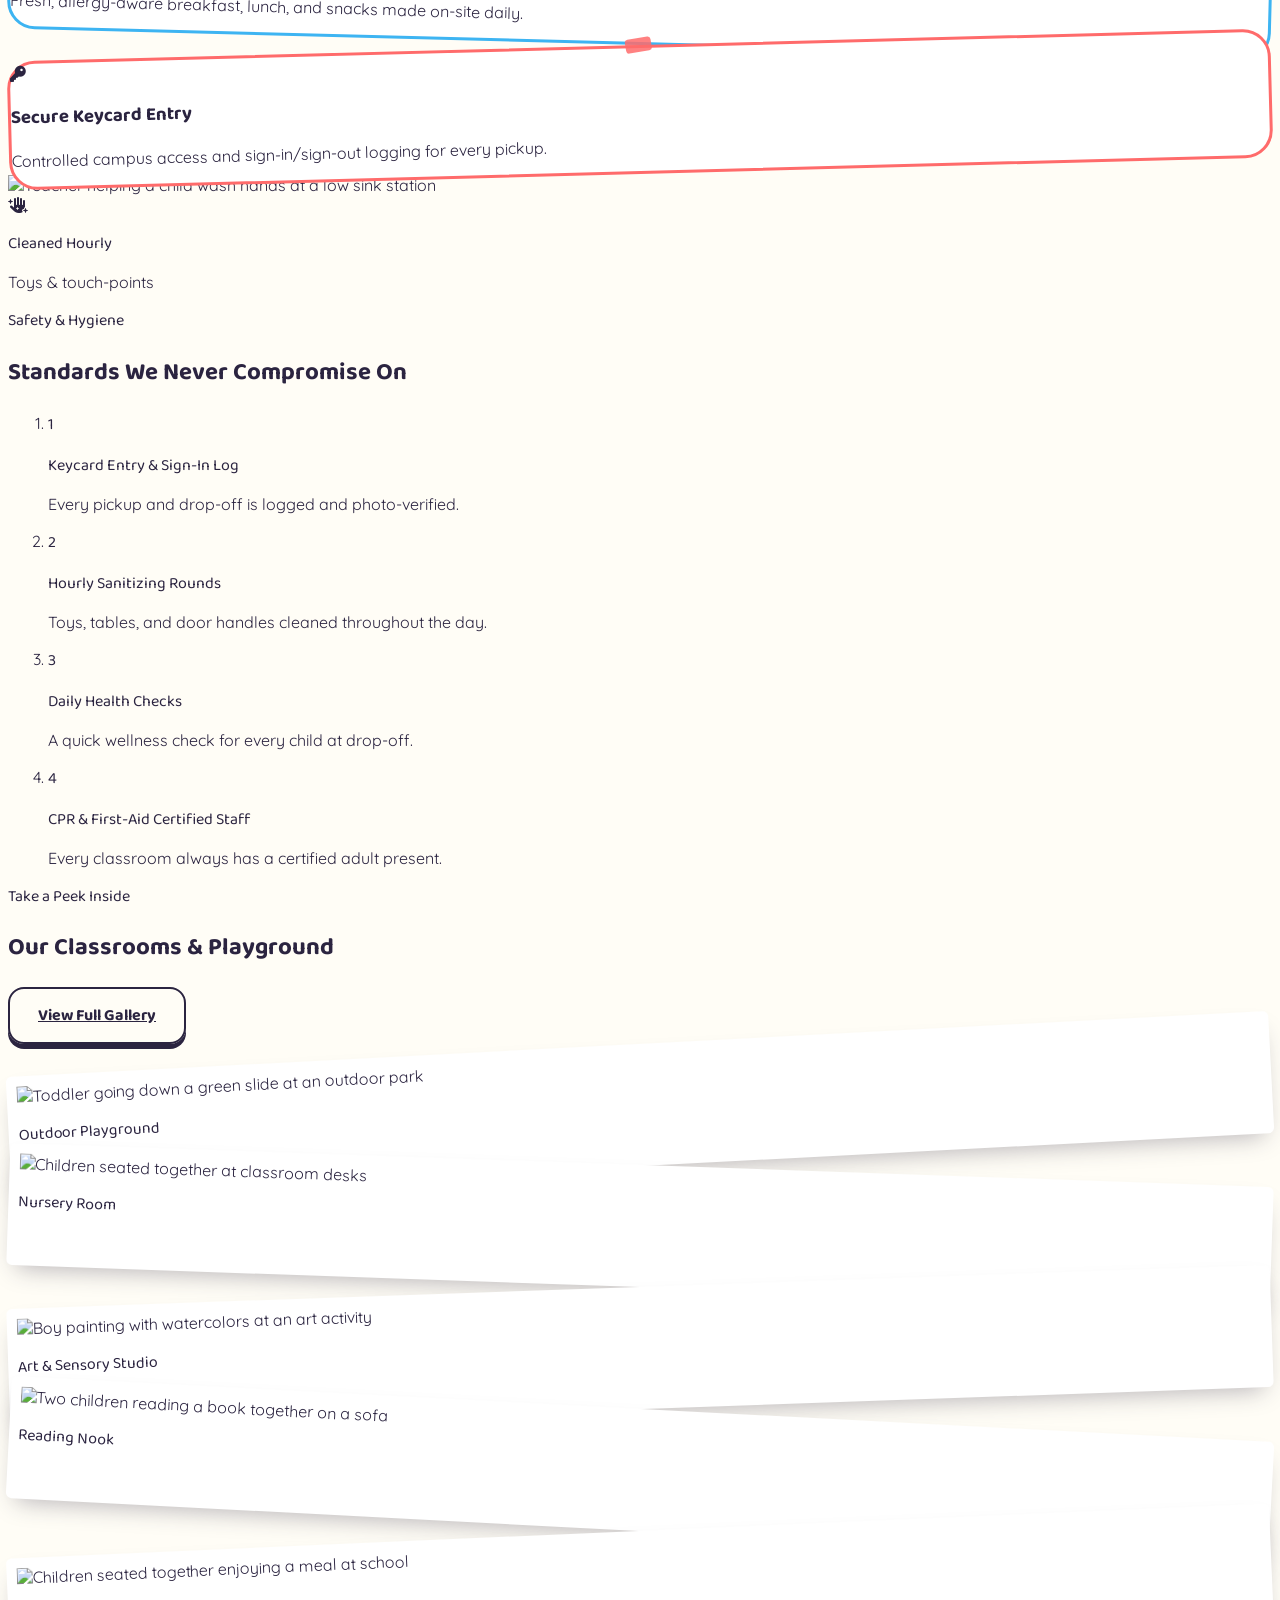
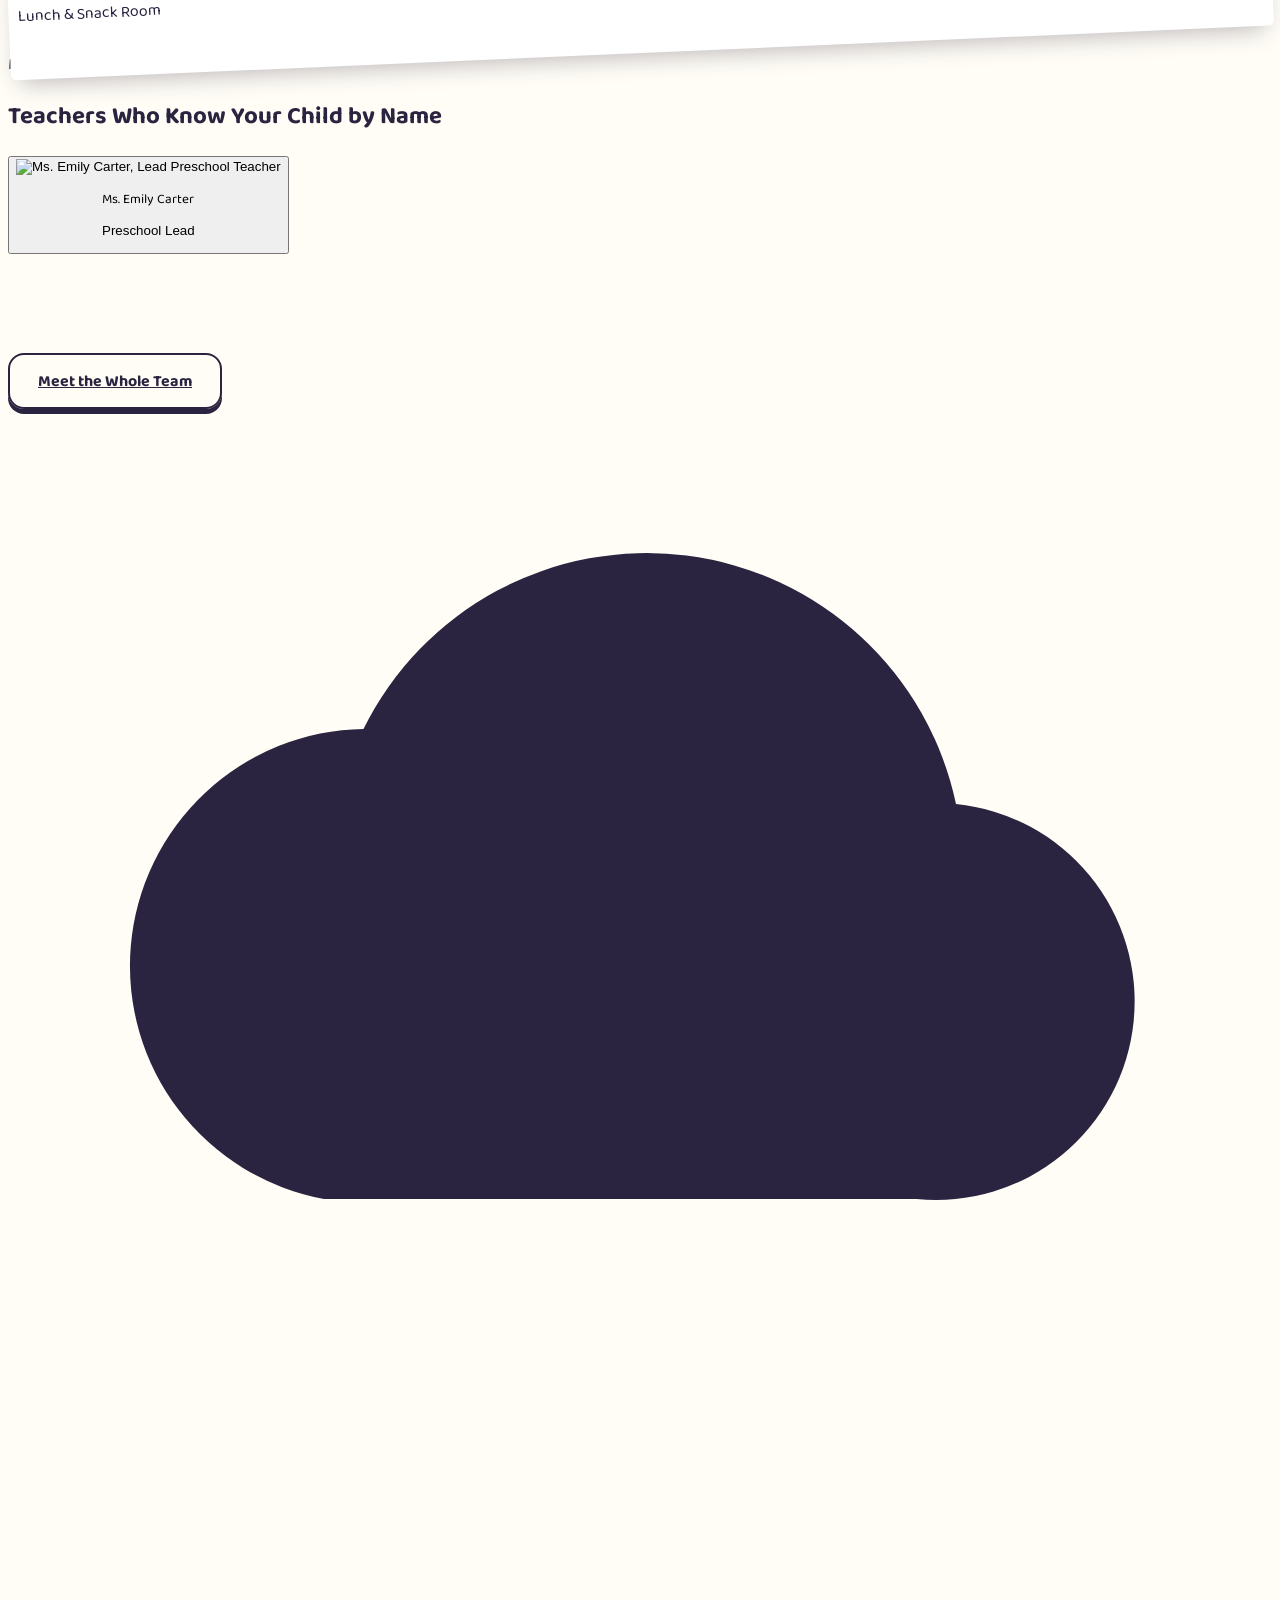
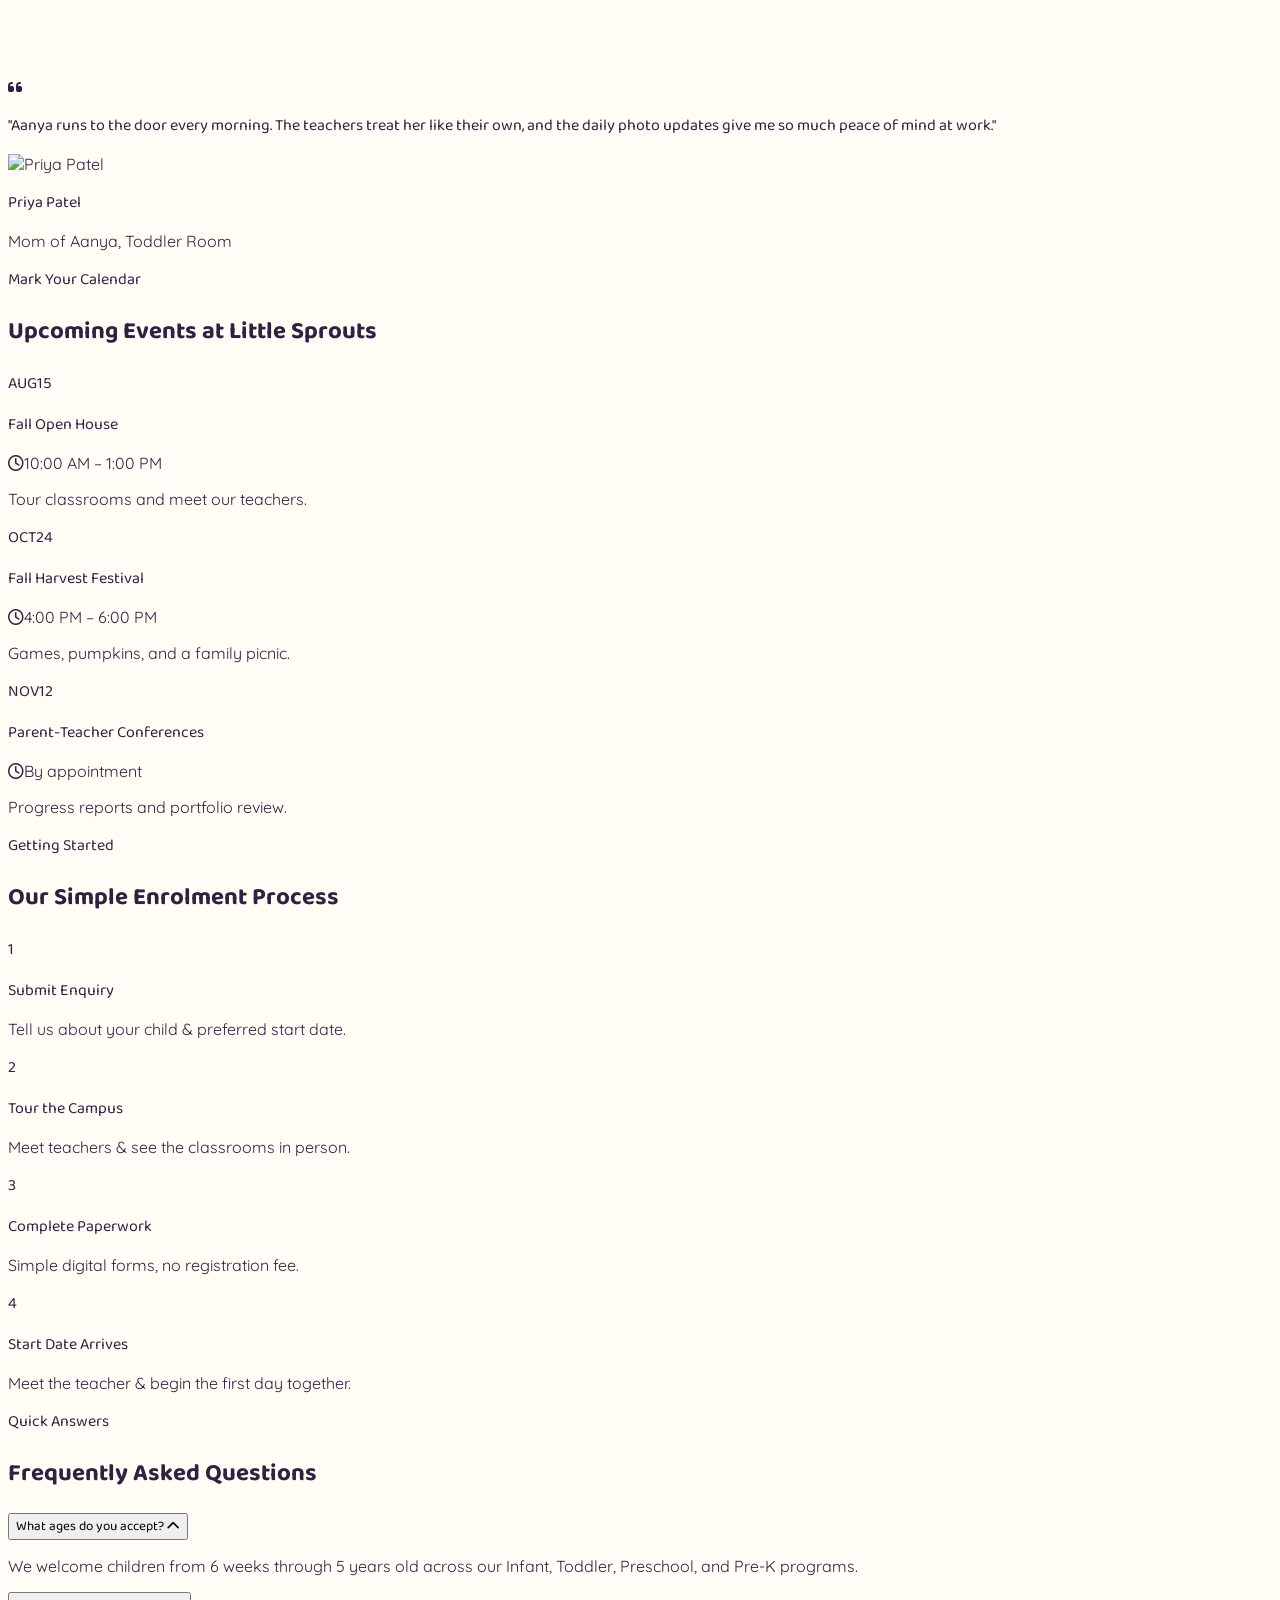
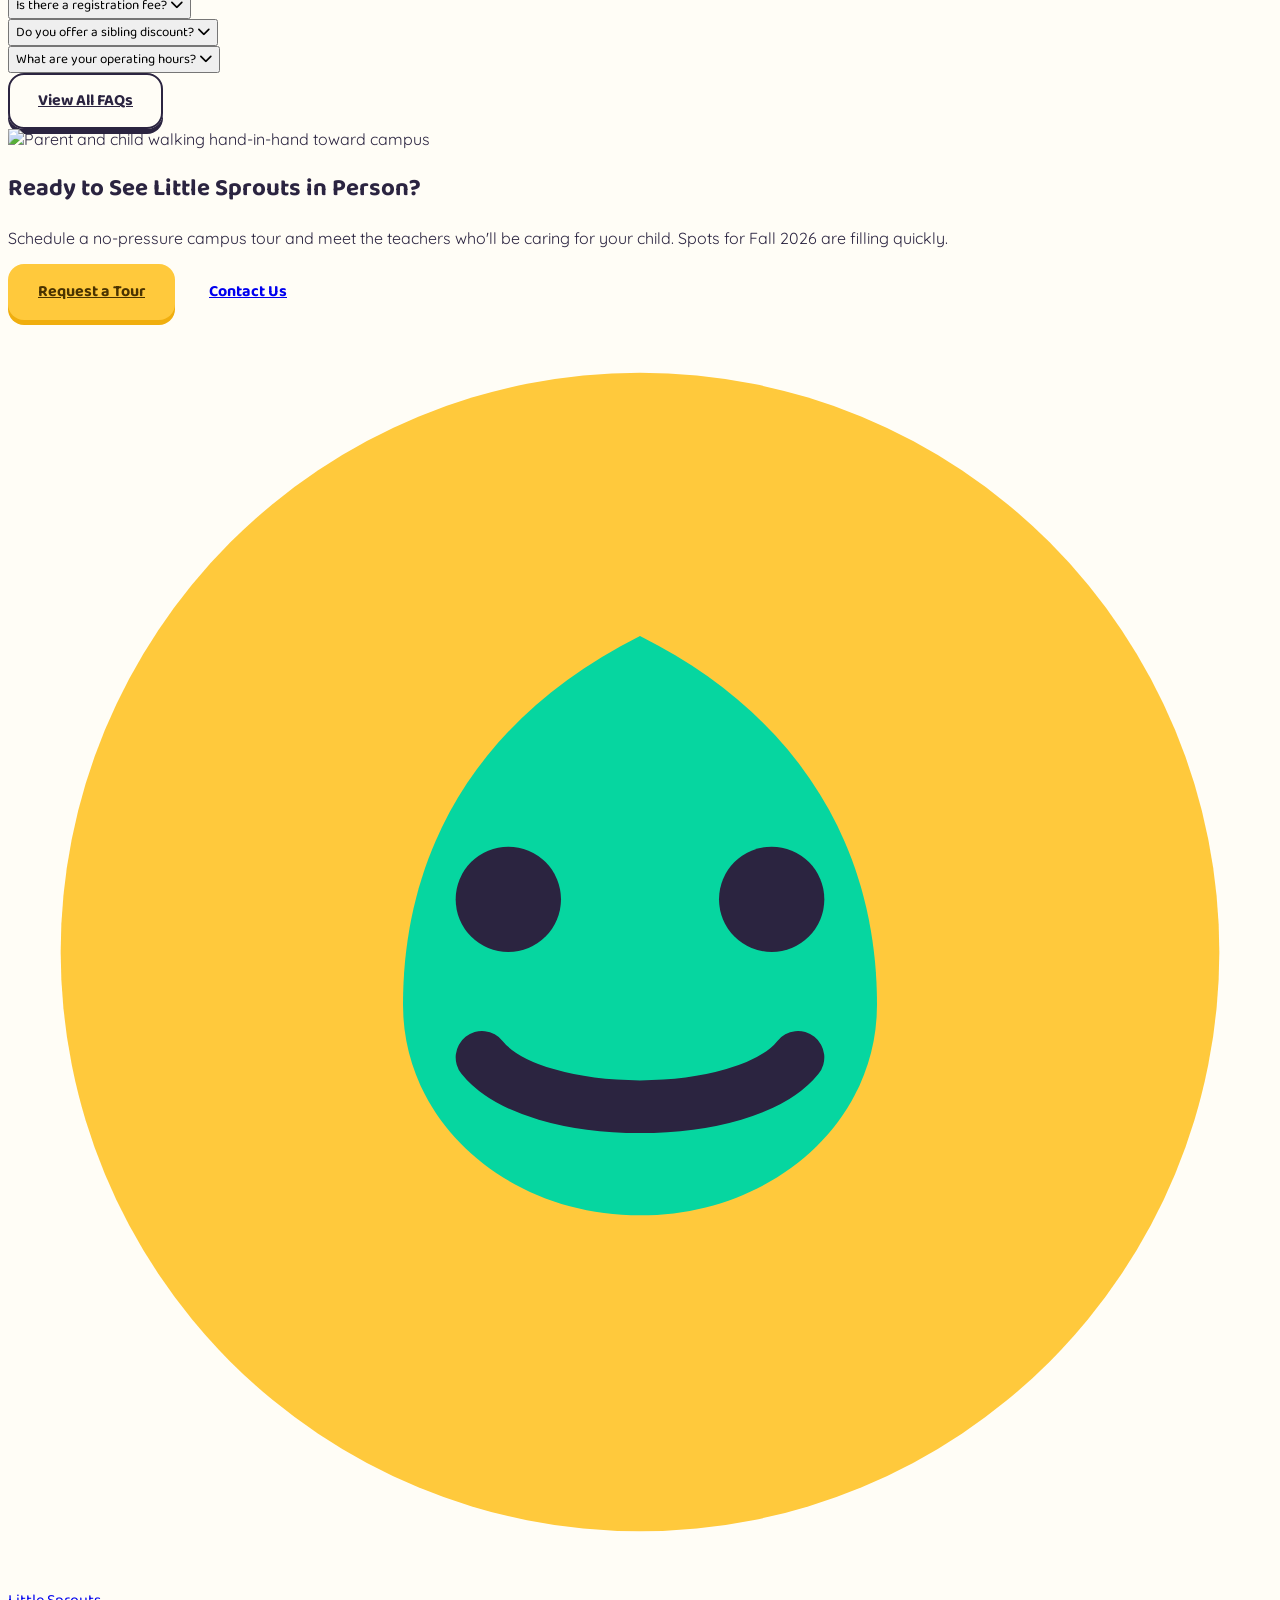
==== commit 3701fc87: "image updation" ====
--- a/index.html
+++ b/index.html
@@ -296,7 +296,7 @@
         </div>
 
         <div class="tab-panel grid md:grid-cols-2 gap-10 items-center" data-panel="infant" role="tabpanel">
-          <img src="https://images.unsplash.com/photo-1560307815-52379f7efa8a?auto=format&fit=crop&w=700&q=80" alt="Infant caregiver gently holding a baby in the Little Sprouts infant room" class="ph-img rounded-[2rem] w-full h-80 object-cover shadow-lg" loading="lazy" width="700" height="320">
+          <img src="https://images.unsplash.com/photo-1593793373220-2e51e1c31385?auto=format&fit=crop&w=700&q=80" alt="Infant on a colorful sensory play mat with a toy activity arch" class="ph-img rounded-[2rem] w-full h-80 object-cover shadow-lg" loading="lazy" width="700" height="320">
           <div>
             <h3 class="font-display text-2xl font-extrabold text-ink dark:text-white mb-3">Infant Program <span class="text-coral-500">· 6 weeks – 12 months</span></h3>
             <p class="text-ink/70 dark:text-white/70 mb-4">A calm, sensory-rich nursery with a strict 4:1 caregiver ratio. We follow each family's feeding, sleep, and comfort routines closely, with daily digital reports so you never miss a milestone.</p>
--- a/assets/css/style.css
+++ b/assets/css/style.css
@@ -420,6 +420,11 @@
 .no-scrollbar::-webkit-scrollbar { display: none; }
 .no-scrollbar { -ms-overflow-style: none; scrollbar-width: none; }
 
+/* Horizontal scroll strips: signal drag affordance on desktop */
+.overflow-x-auto.no-scrollbar { cursor: grab; }
+.overflow-x-auto.no-scrollbar.is-dragging { cursor: grabbing; scroll-snap-type: none; user-select: none; }
+.overflow-x-auto.no-scrollbar.is-dragging * { pointer-events: none; }
+
 /* Skip link */
 .skip-link {
   position: absolute; left: 0; top: 0; z-index: 999;
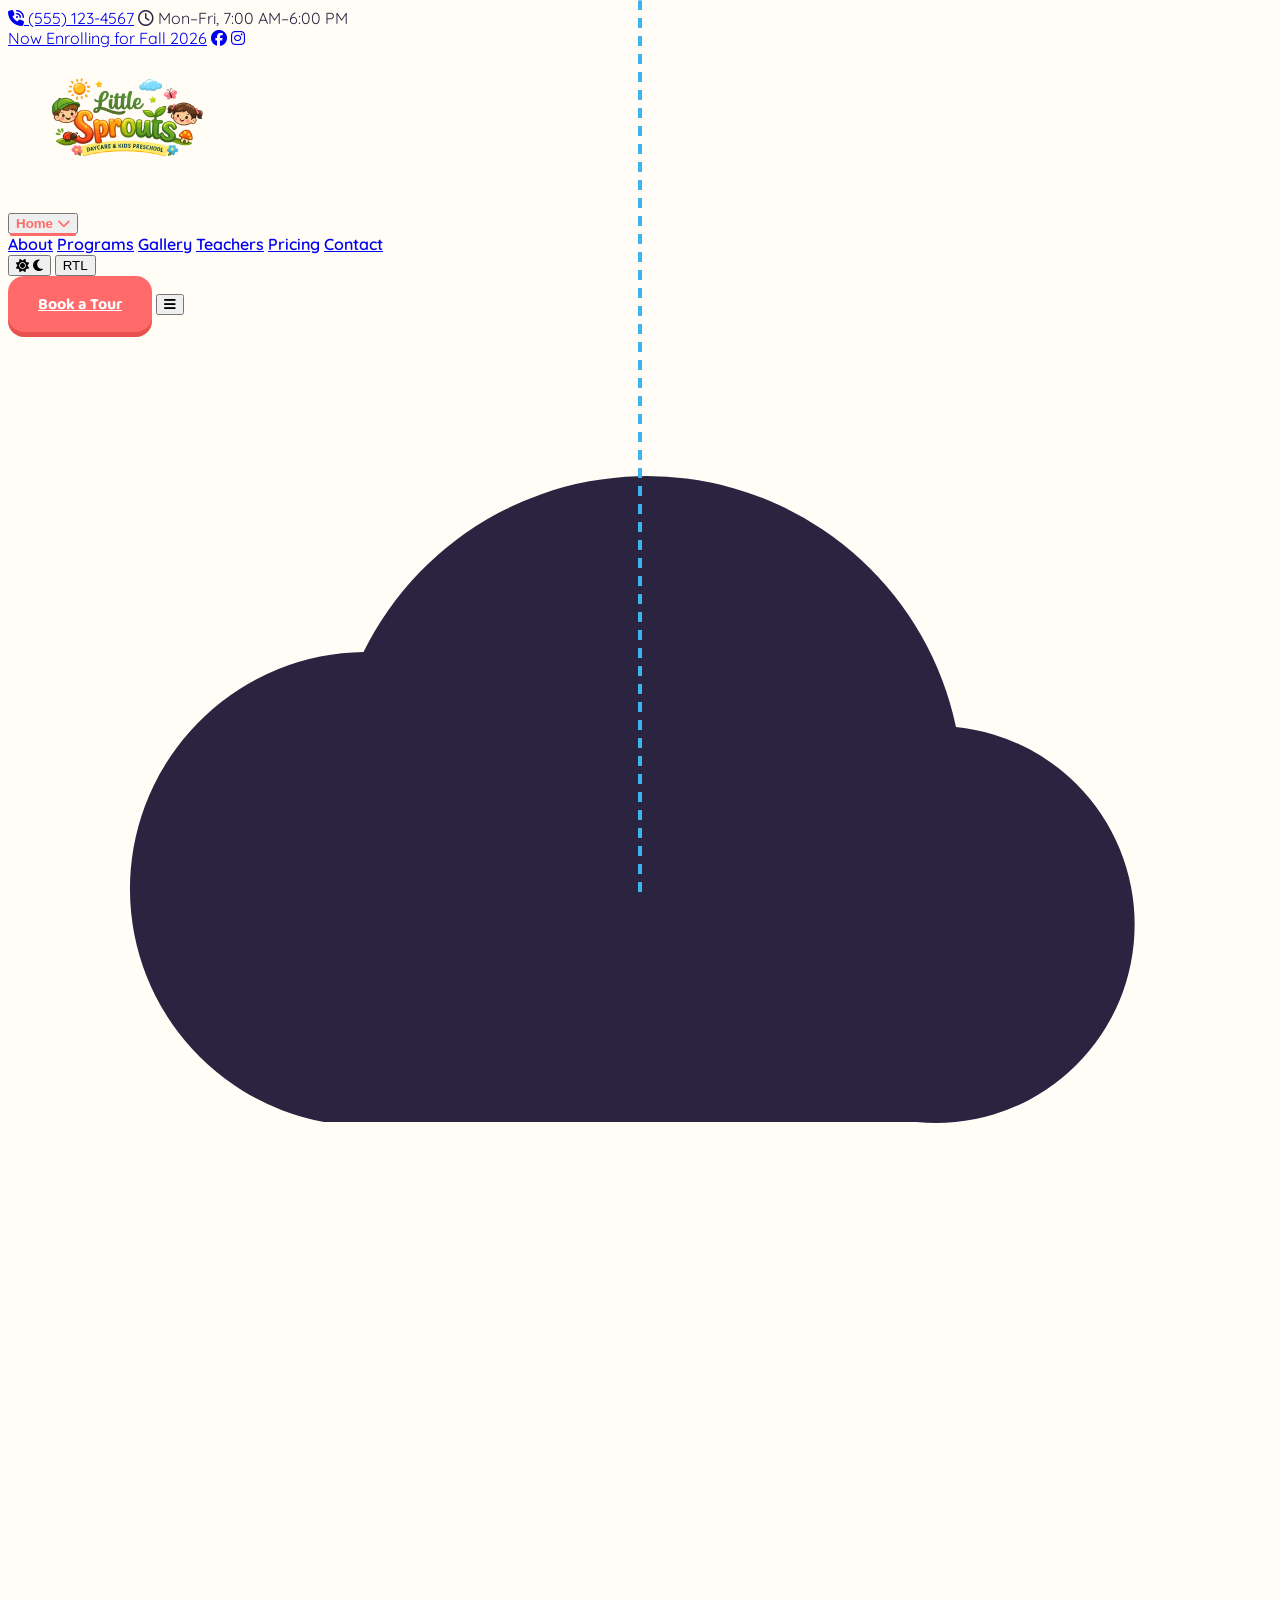
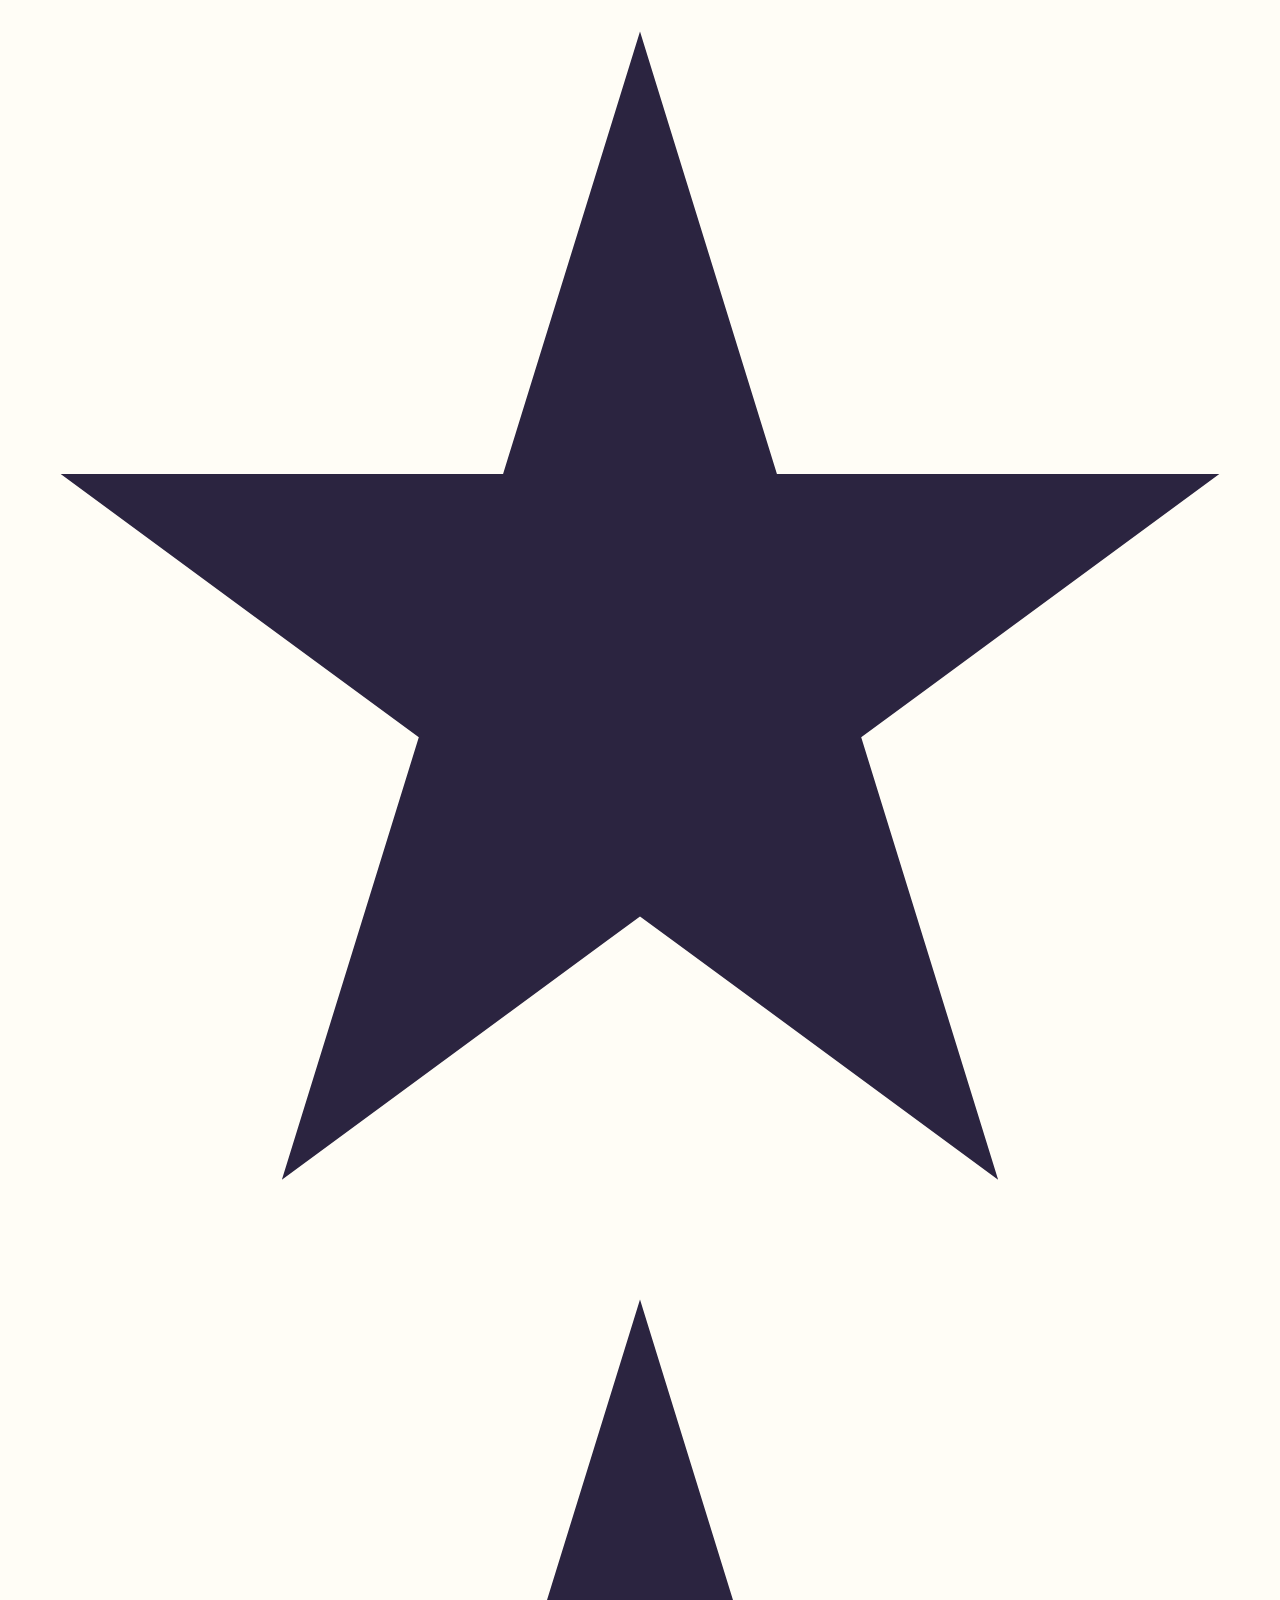
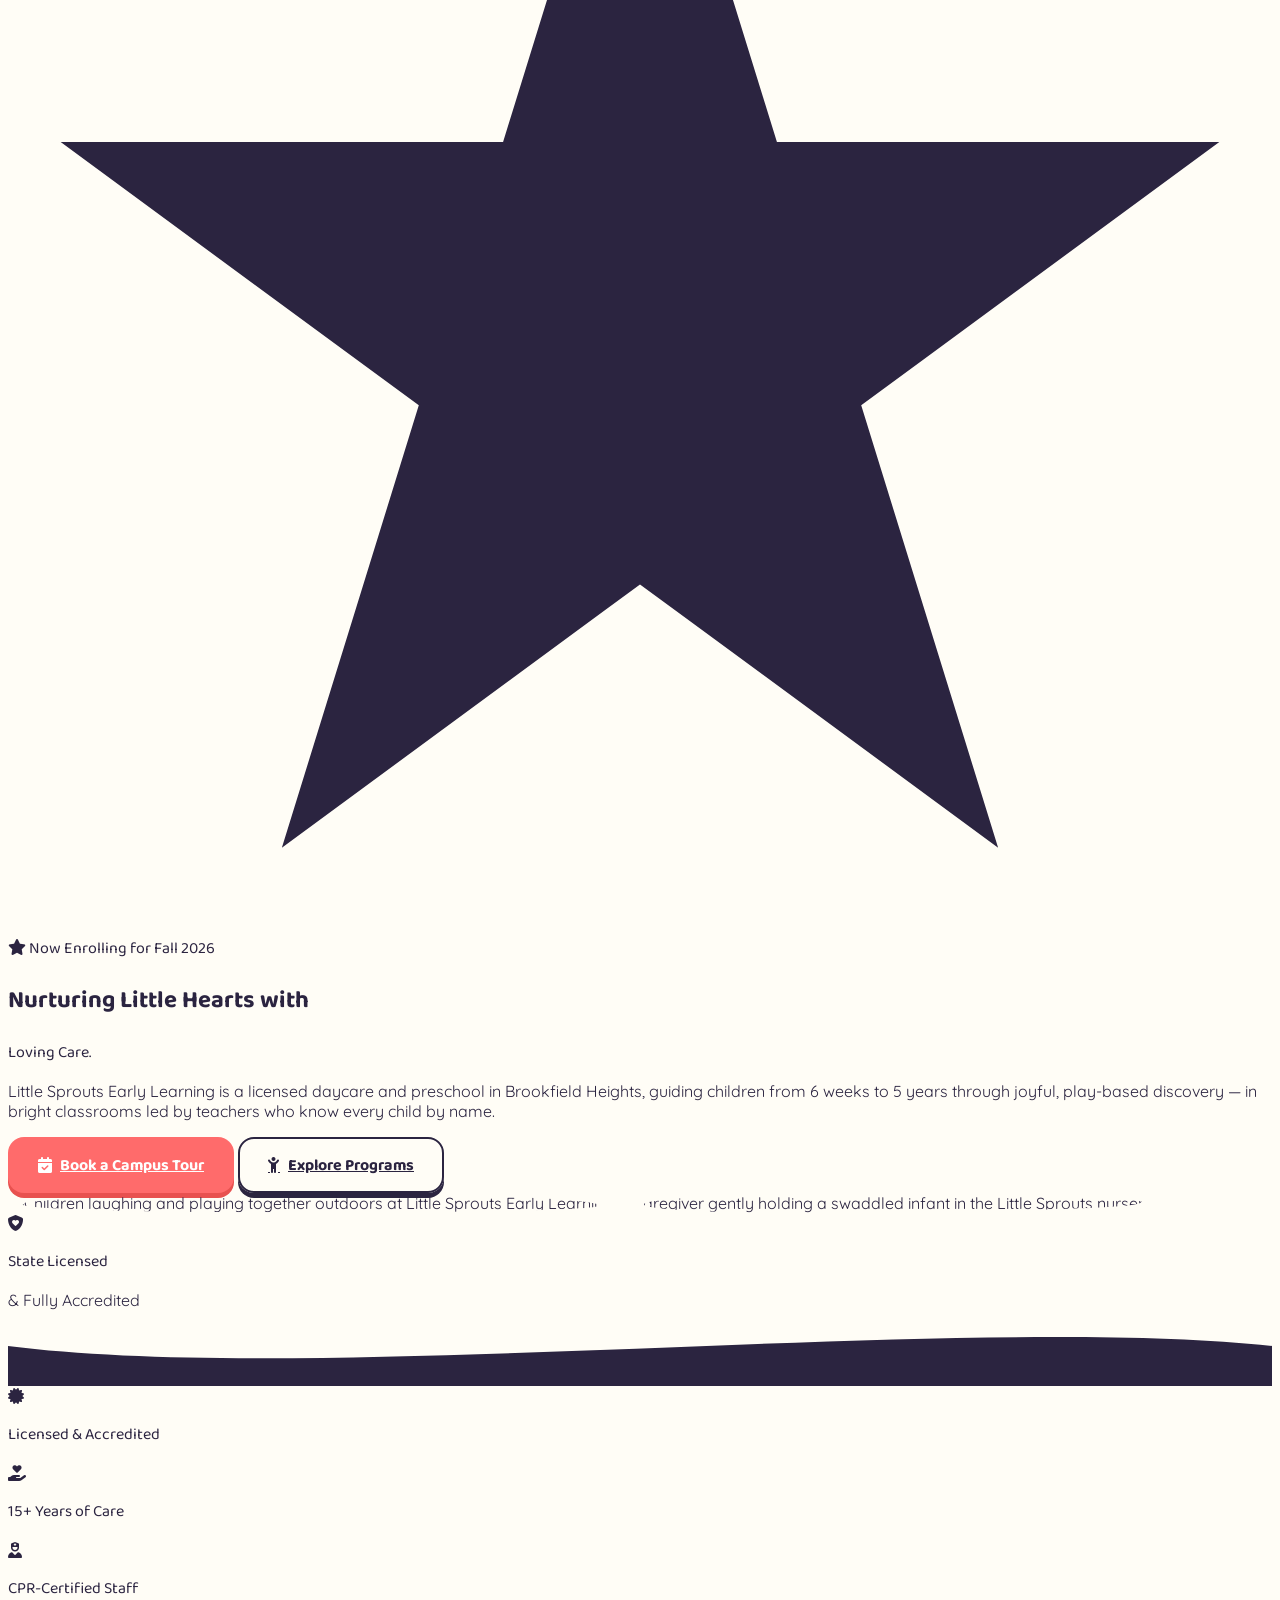
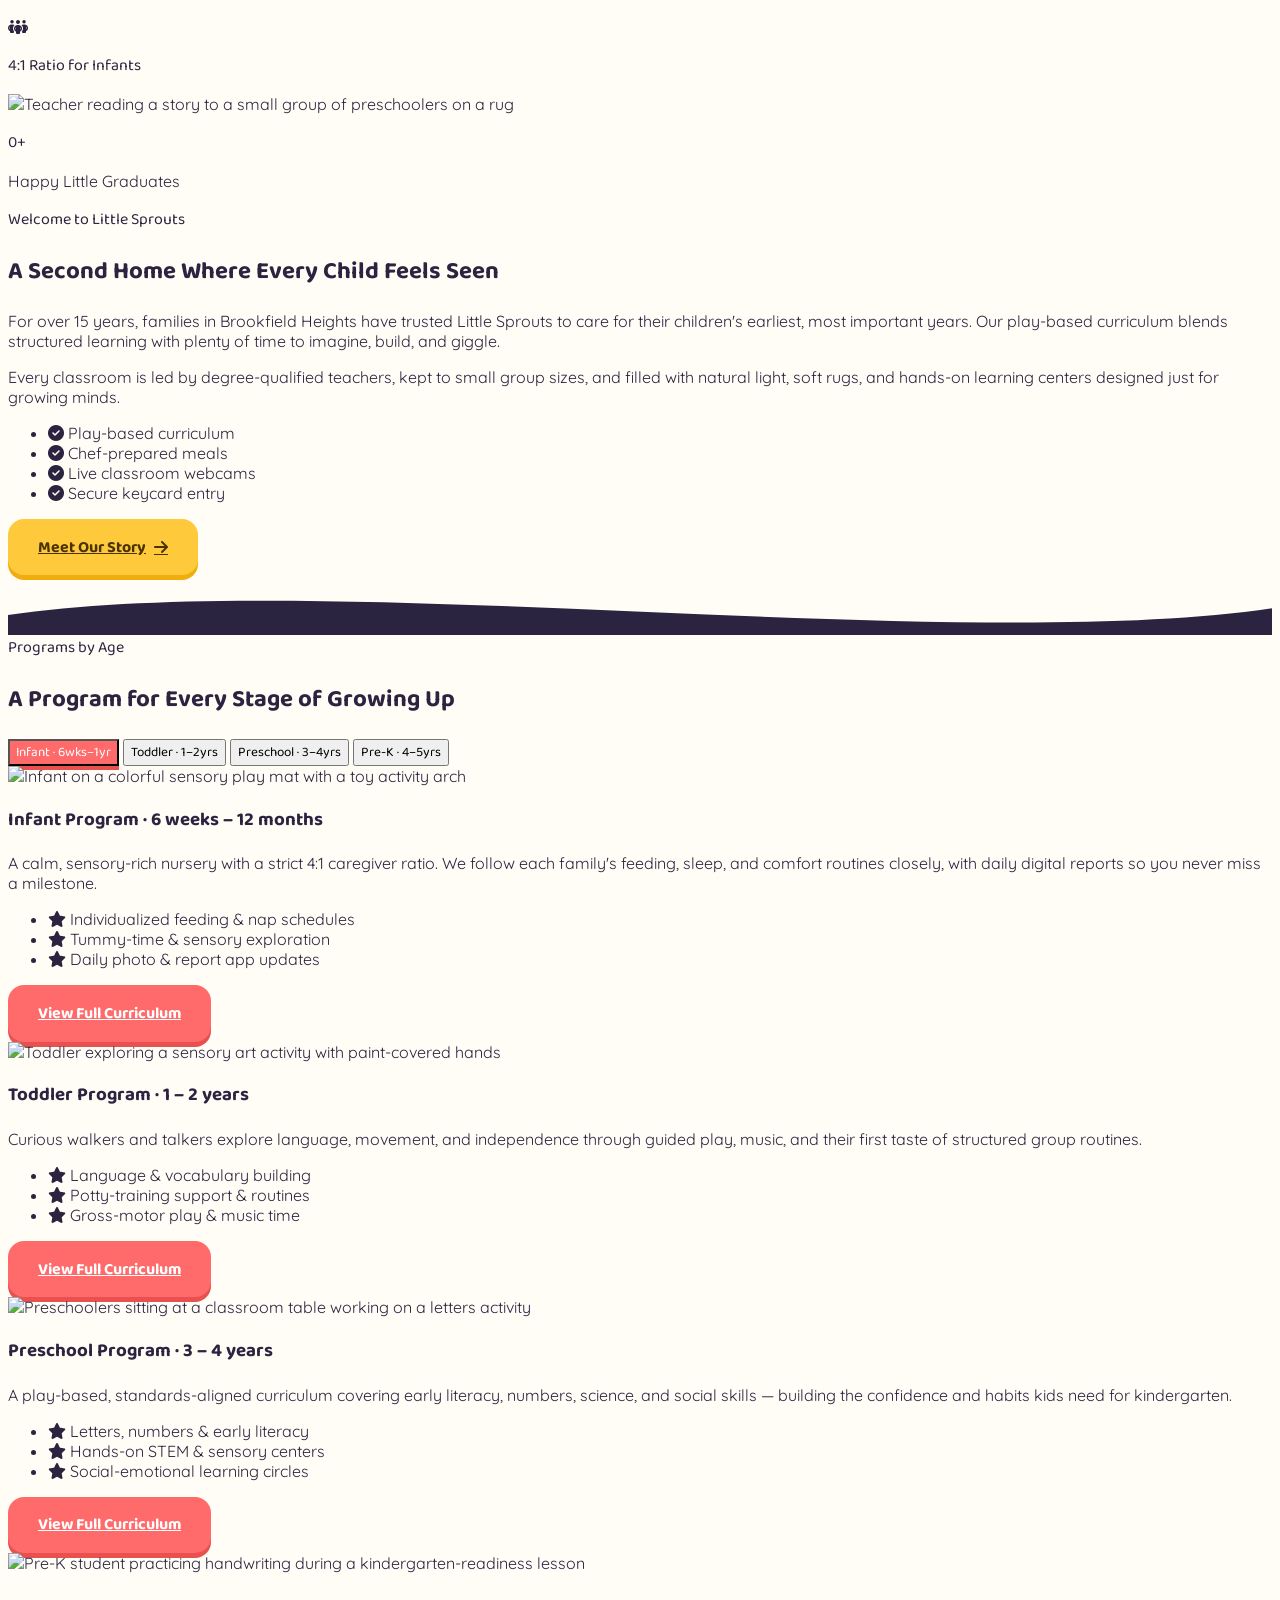
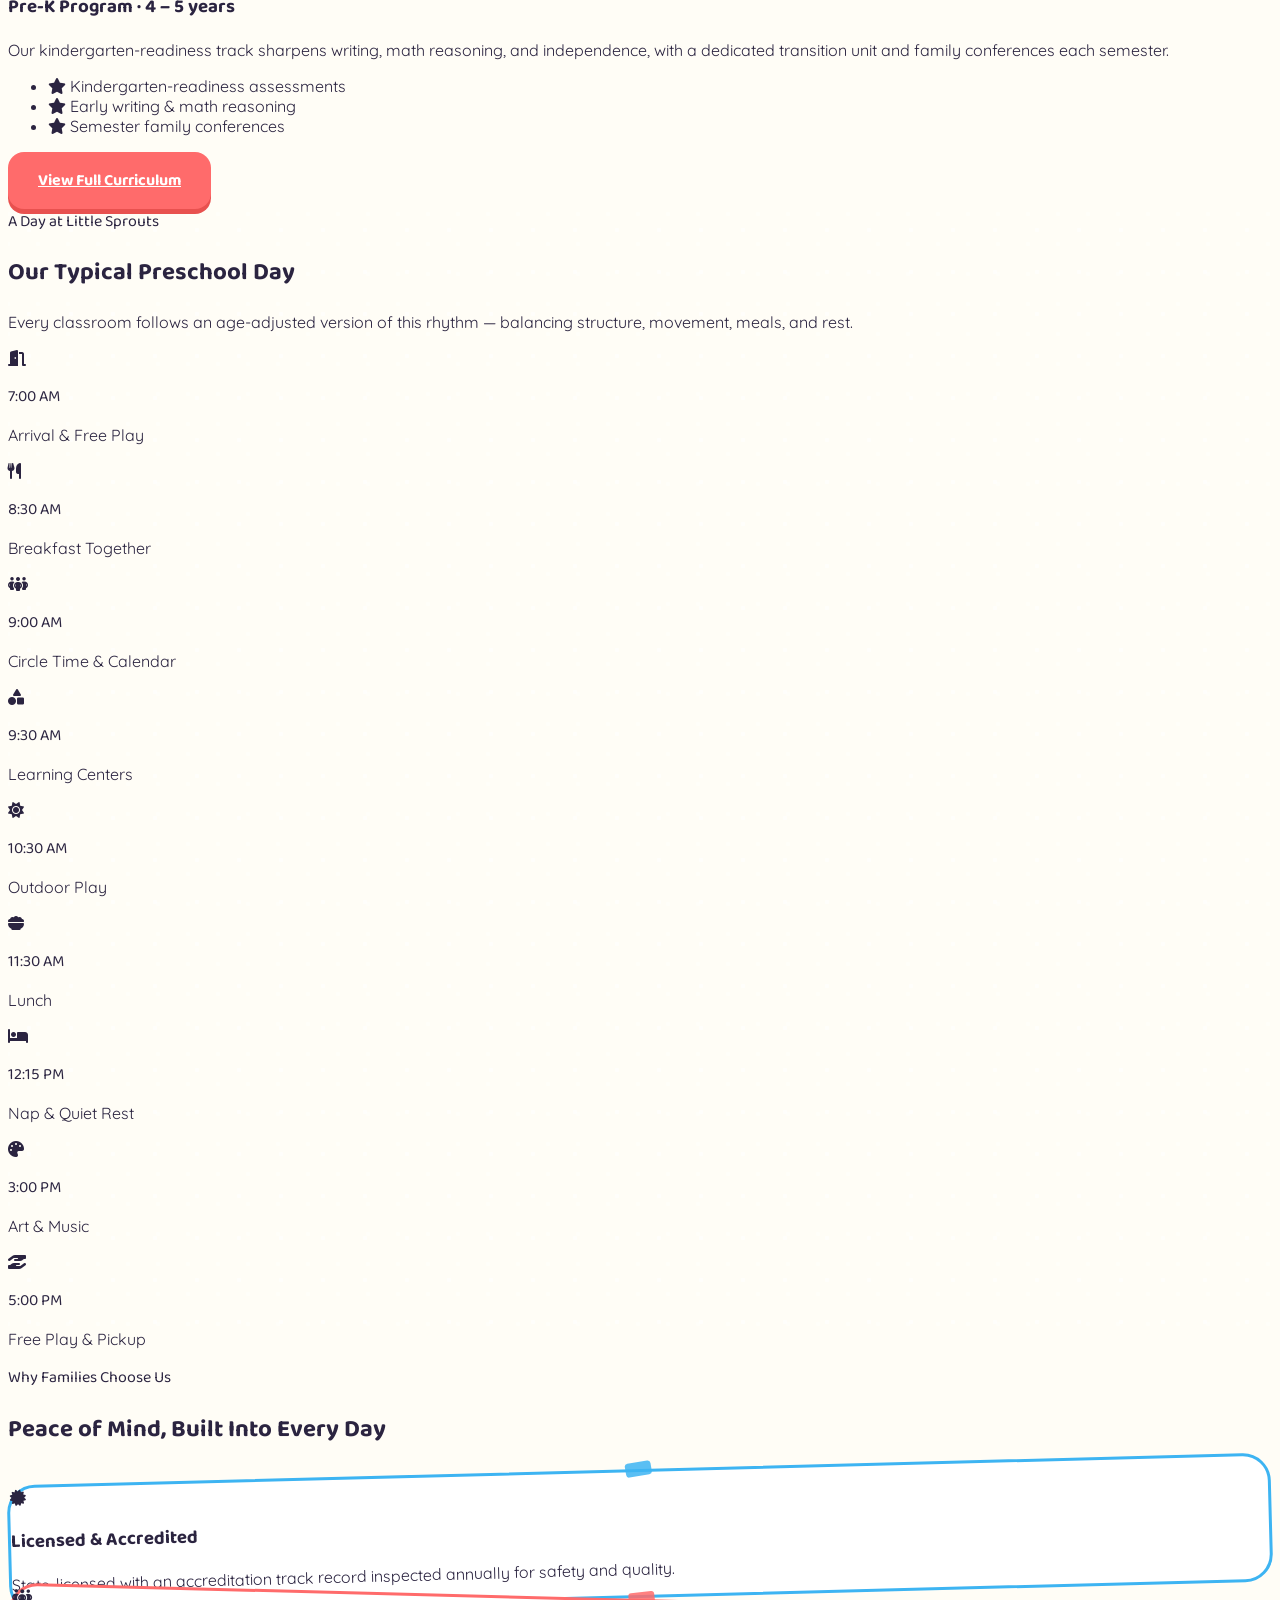
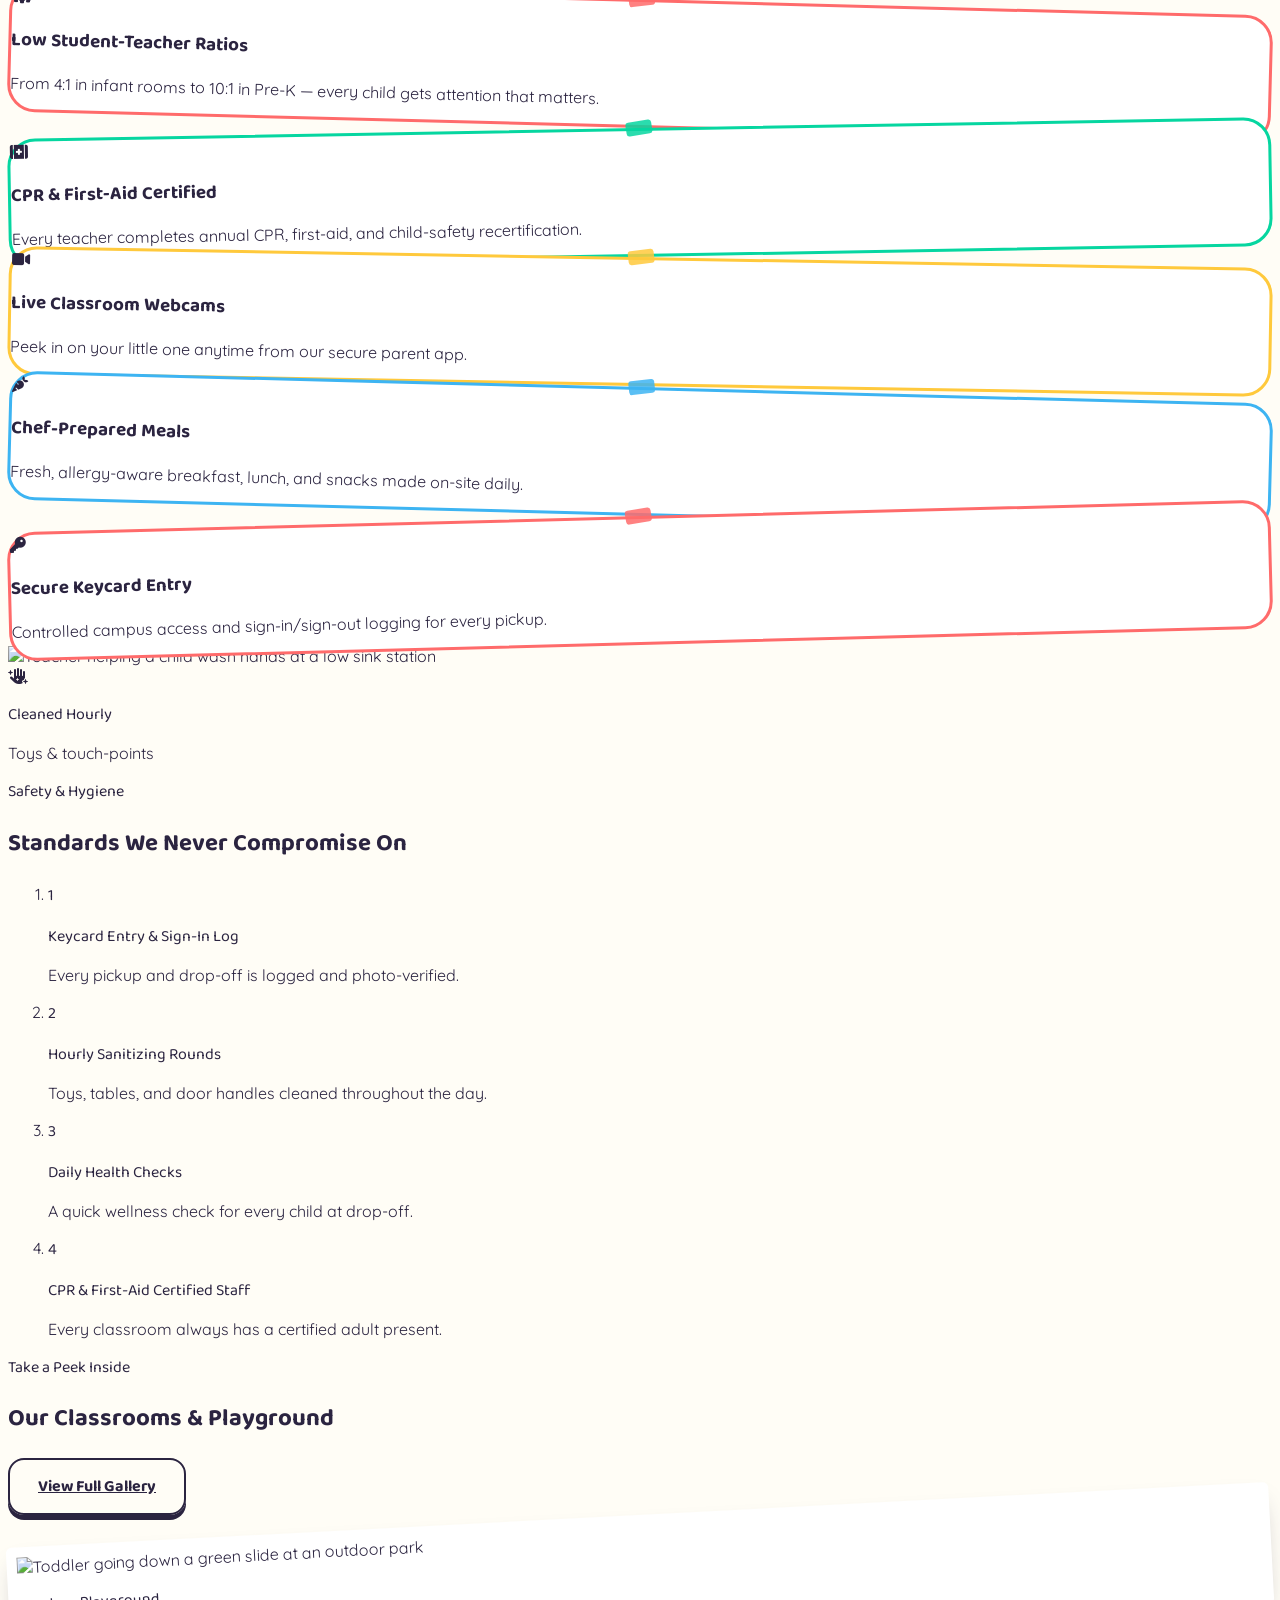
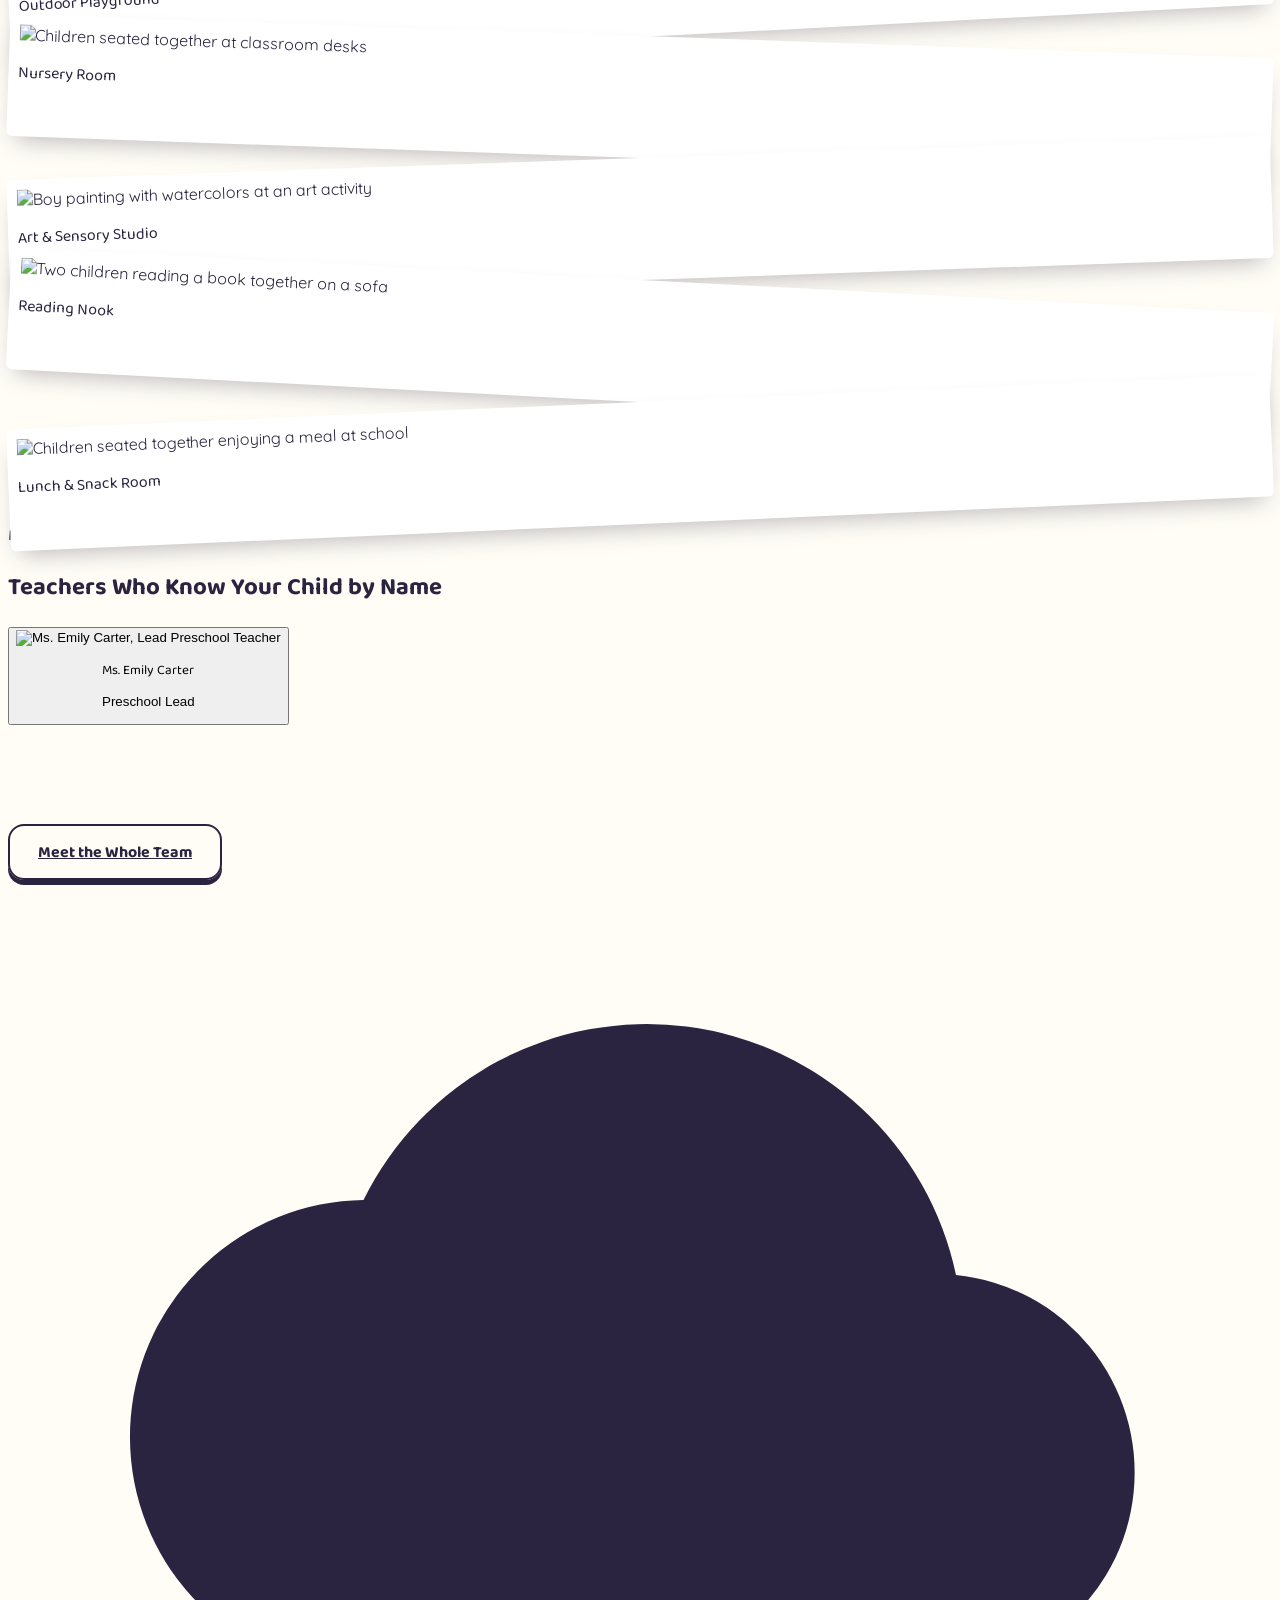
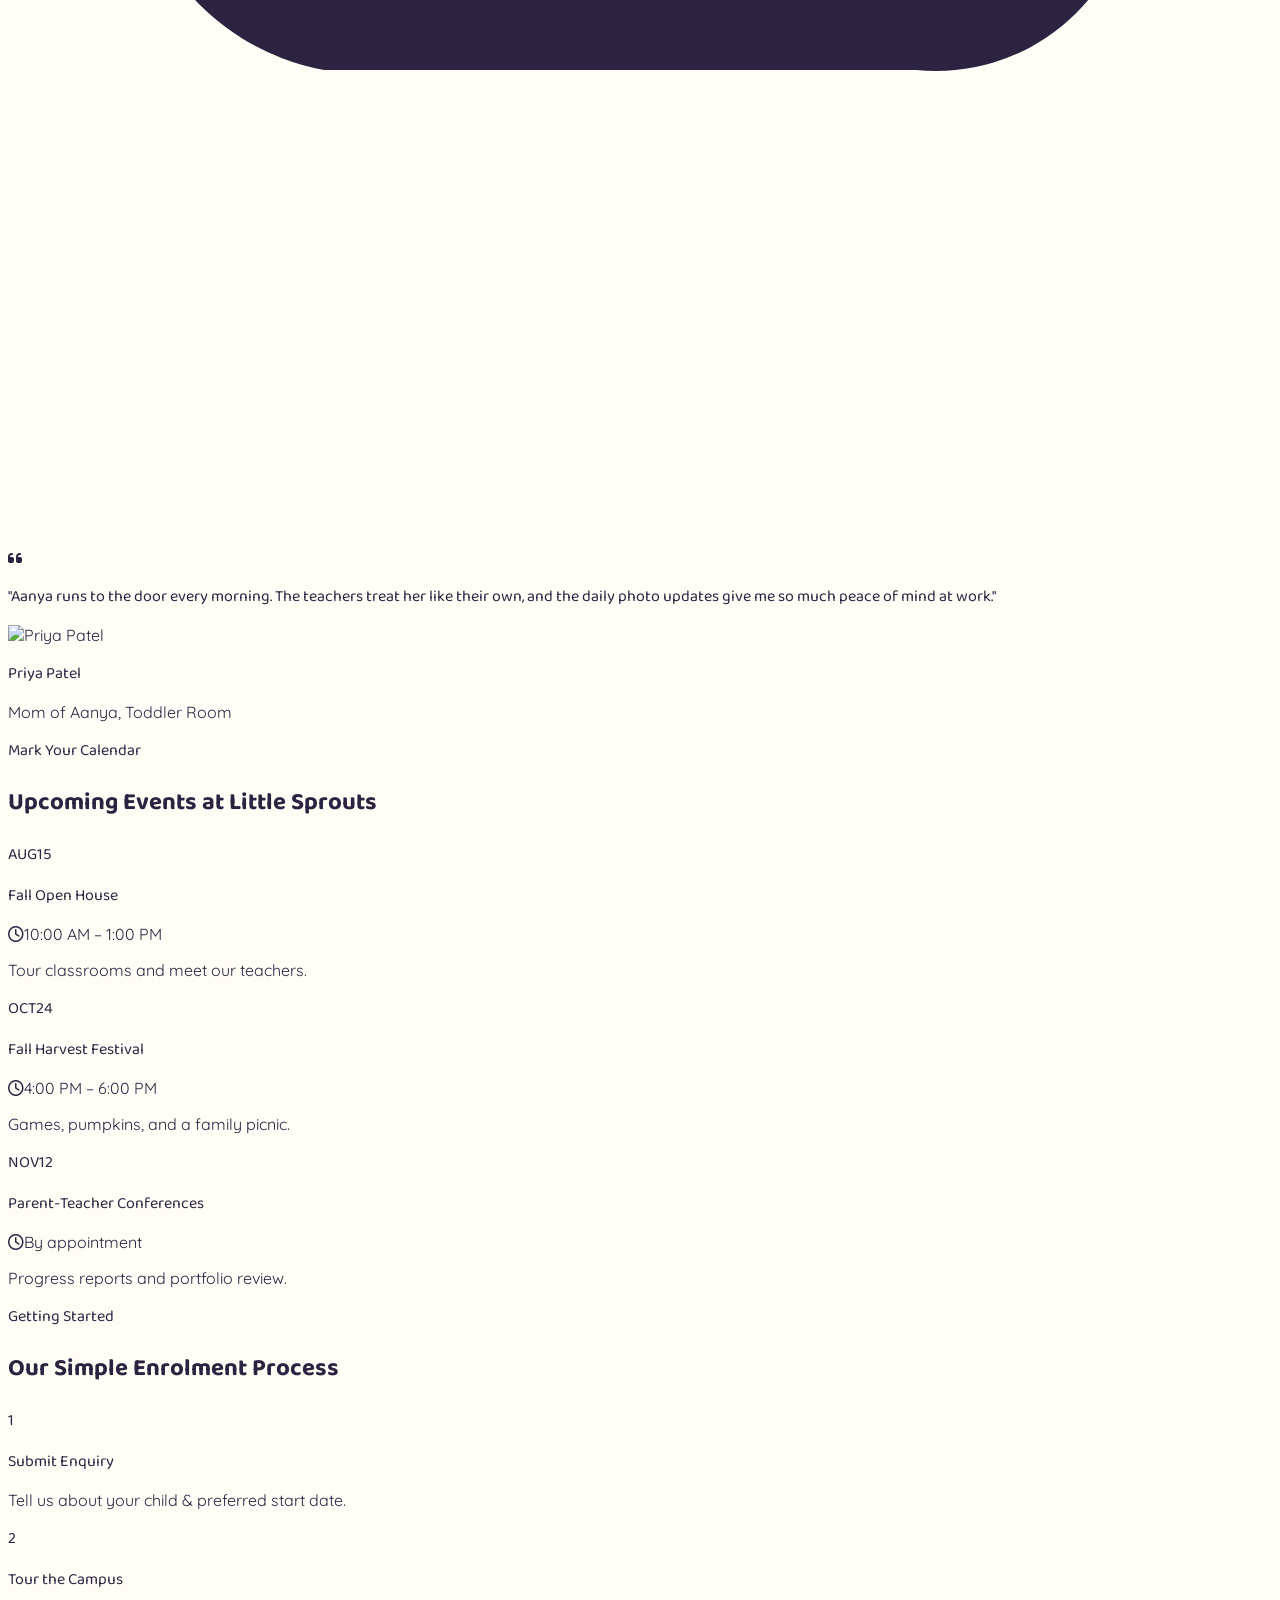
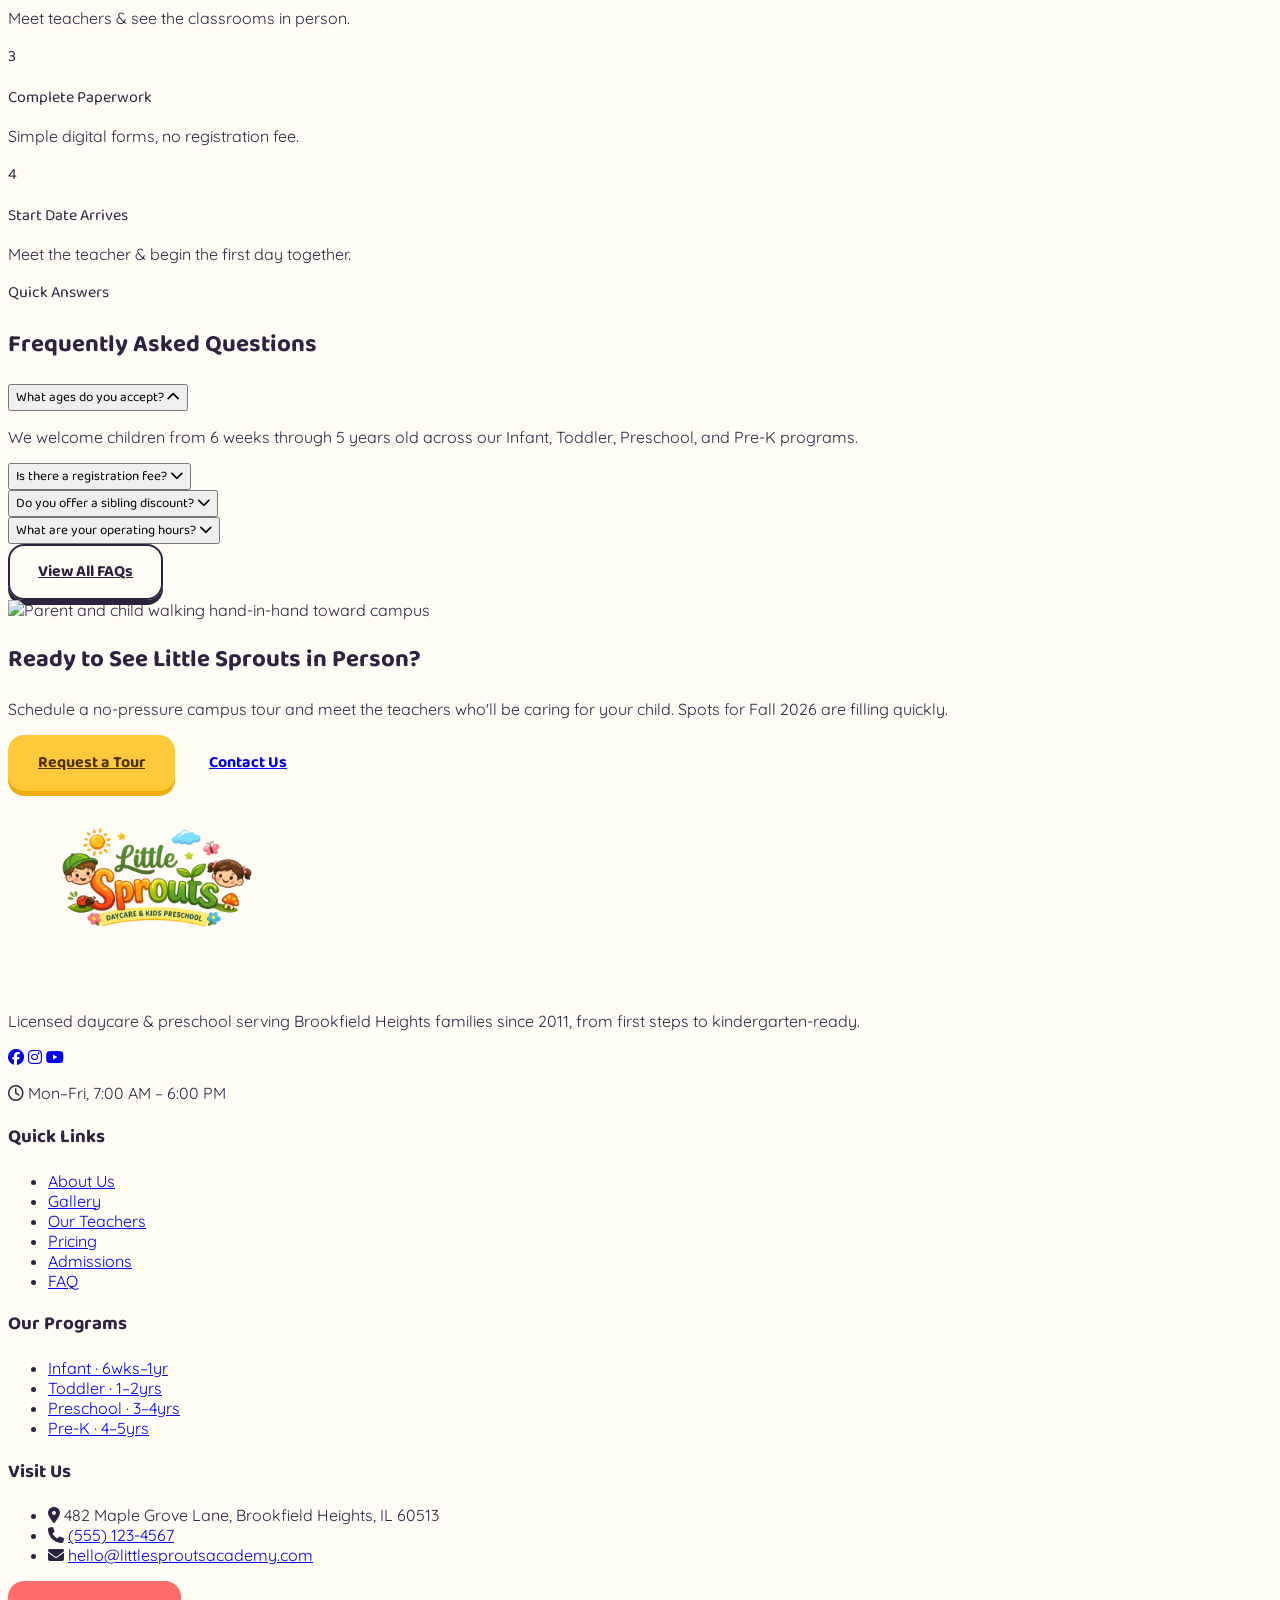
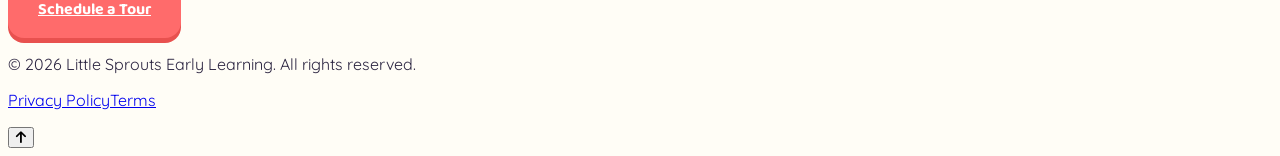
==== commit 78bb9d8d: "logo update" ====
--- a/index.html
+++ b/index.html
@@ -1,8 +1,9 @@
-<!DOCTYPE html>
+﻿<!DOCTYPE html>
 <html lang="en" dir="ltr">
 <head>
 <meta charset="UTF-8">
 <meta name="viewport" content="width=device-width, initial-scale=1.0">
+<link rel="icon" href="assets/images/favicon.svg" type="image/svg+xml">
 <title>Little Sprouts Early Learning | Daycare & Preschool in Brookfield Heights</title>
 <meta name="description" content="Little Sprouts Early Learning offers loving, play-based daycare and preschool programs for infants through Pre-K in Brookfield Heights. Book a campus tour today.">
 
@@ -83,14 +84,7 @@
     <div class="flex items-center justify-between gap-4">
       <!-- Logo (always left) -->
       <a href="index.html" class="flex items-center gap-2 shrink-0 ltr:order-2 ltr:ml-auto xl:ltr:order-none xl:ltr:ml-0" aria-label="Little Sprouts Early Learning — Home">
-        <svg viewBox="0 0 48 48" class="w-9 h-9" aria-hidden="true">
-          <circle cx="24" cy="24" r="22" fill="#FFC93C"/>
-          <path d="M24 12c-6 3-9 8-9 14 0 4.5 4 8 9 8s9-3.5 9-8c0-6-3-11-9-14Z" fill="#06D6A0"/>
-          <circle cx="19" cy="22" r="2" fill="#2B2440"/>
-          <circle cx="29" cy="22" r="2" fill="#2B2440"/>
-          <path d="M18 28c2 2.5 10 2.5 12 0" stroke="#2B2440" stroke-width="2" stroke-linecap="round" fill="none"/>
-        </svg>
-        <span class="font-display font-extrabold text-lg leading-tight text-ink dark:text-white">Little Sprouts</span>
+        <img src="assets/images/logo.png" alt="Little Sprouts Early Learning logo" class="h-16 sm:h-20 w-auto object-contain" width="240" height="160" loading="eager">
       </a>
 
       <!-- Desktop nav -->
@@ -792,13 +786,7 @@
   <div class="max-w-7xl mx-auto px-4 sm:px-6 grid md:grid-cols-3 gap-12 pb-14">
     <div>
       <a href="index.html" class="flex items-center gap-2.5 mb-4" aria-label="Little Sprouts Early Learning — Home">
-        <svg viewBox="0 0 48 48" class="w-10 h-10" aria-hidden="true">
-          <circle cx="24" cy="24" r="22" fill="#FFC93C"/>
-          <path d="M24 12c-6 3-9 8-9 14 0 4.5 4 8 9 8s9-3.5 9-8c0-6-3-11-9-14Z" fill="#06D6A0"/>
-          <circle cx="19" cy="22" r="2" fill="#2B2440"/><circle cx="29" cy="22" r="2" fill="#2B2440"/>
-          <path d="M18 28c2 2.5 10 2.5 12 0" stroke="#2B2440" stroke-width="2" stroke-linecap="round" fill="none"/>
-        </svg>
-        <span class="font-display font-extrabold text-lg text-ink dark:text-white">Little Sprouts</span>
+        <img src="assets/images/logo.png" alt="Little Sprouts Early Learning logo" class="h-20 w-auto object-contain" width="300" height="200" loading="lazy">
       </a>
       <p class="text-ink/70 dark:text-white/70 text-sm mb-5">Licensed daycare &amp; preschool serving Brookfield Heights families since 2011, from first steps to kindergarten-ready.</p>
       <div class="flex items-center gap-3 mb-5">
